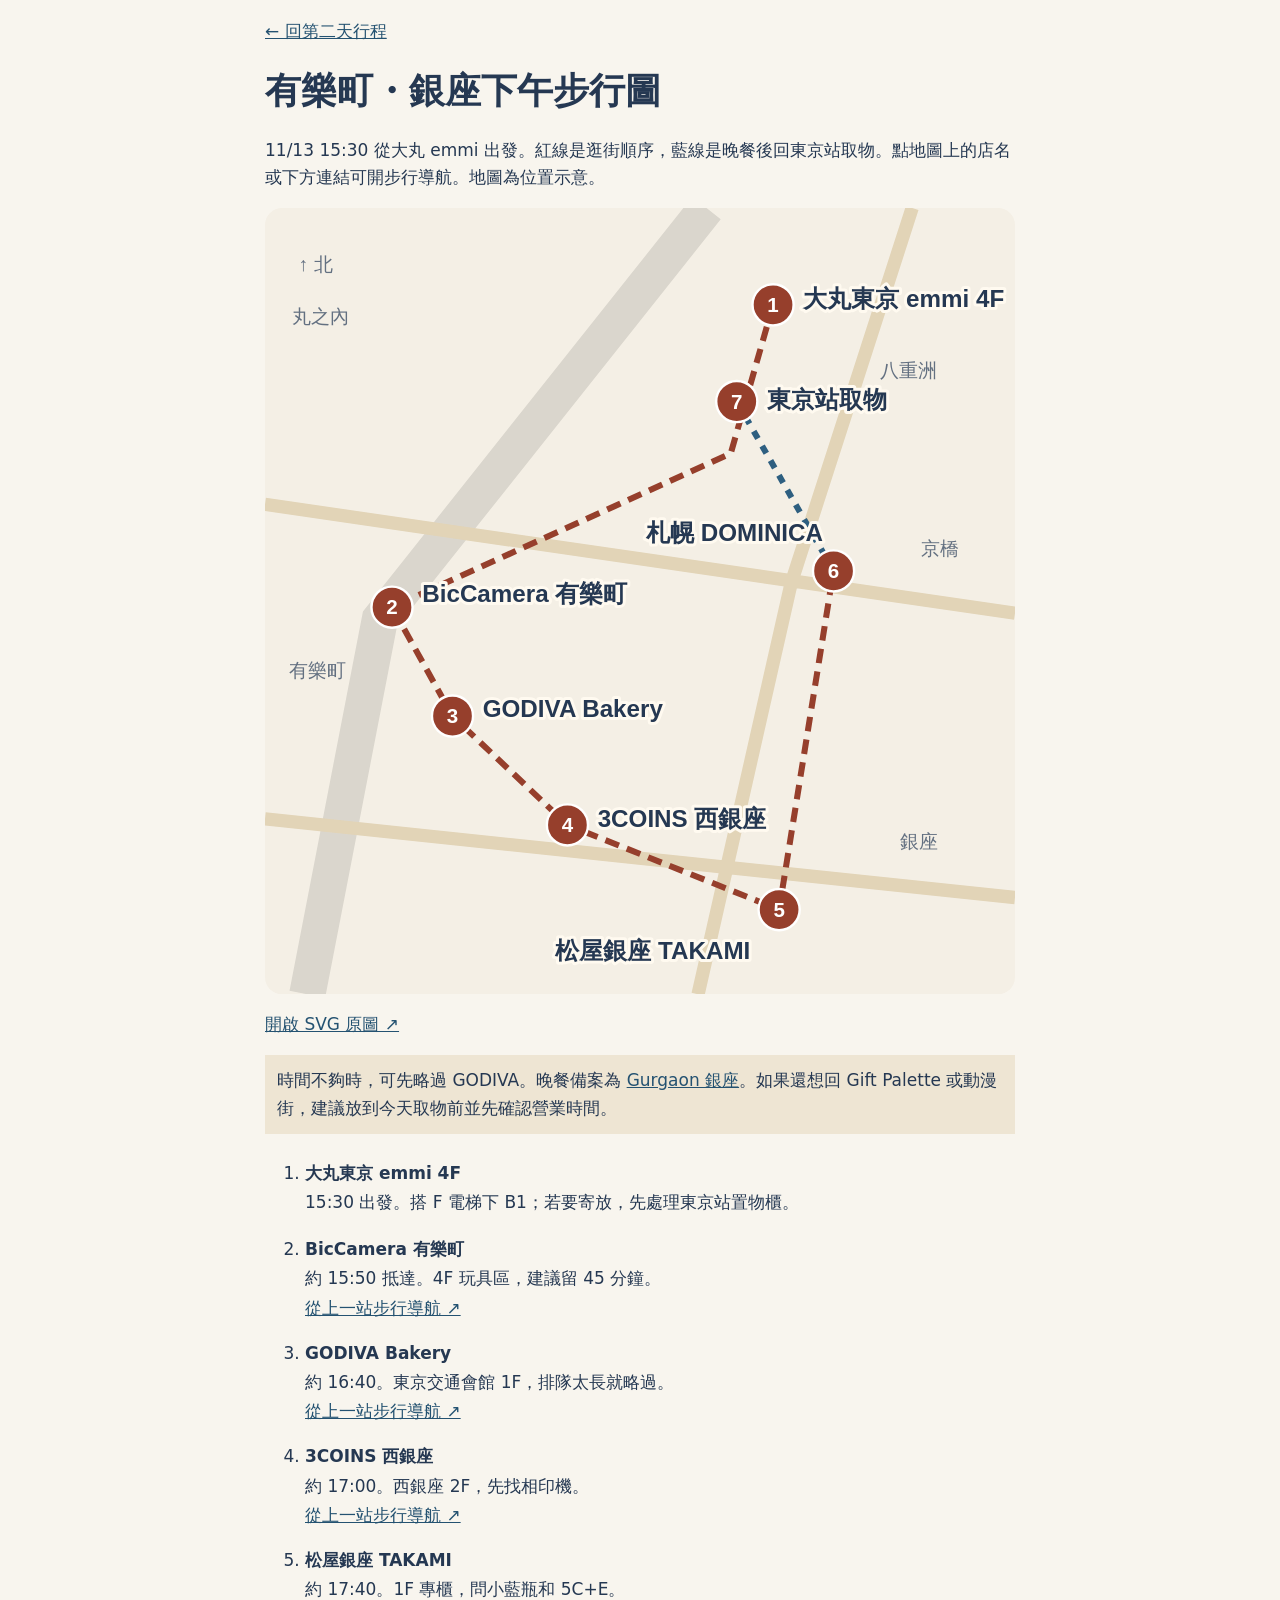
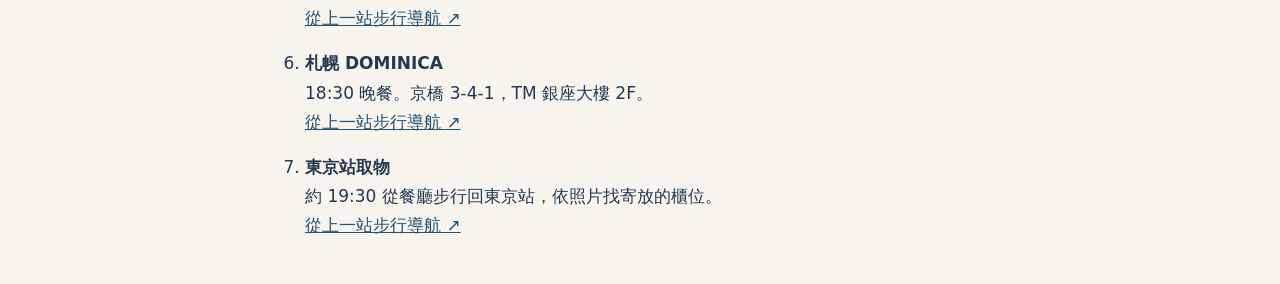
==== assets/yurakucho-ginza-afternoon.html @ 212bf5e2 "v1.85 新增有樂町與銀座下午 SVG 步行地圖" ====
<!doctype html>
<html lang="zh-Hant-TW"><meta charset="utf-8"><meta name="viewport" content="width=device-width,initial-scale=1">
<title>11/13 下午｜有樂町・銀座步行圖</title>
<style>body{margin:0;background:#f8f5ee;color:#253852;font:17px/1.6 system-ui,sans-serif}main{max-width:750px;margin:auto;padding:18px}h1{font-size:clamp(25px,5vw,36px);line-height:1.2}a{color:#245271}svg{display:block;width:100%;height:auto}li{padding:9px 0}li p{margin:2px 0}.note{background:#eee5d3;padding:12px}</style>
<main><a href="../#day-2">← 回第二天行程</a><h1>有樂町・銀座下午步行圖</h1>
<p>11/13 15:30 從大丸 emmi 出發。紅線是逛街順序，藍線是晚餐後回東京站取物。點地圖上的店名或下方連結可開步行導航。地圖為位置示意。</p>
<svg xmlns="http://www.w3.org/2000/svg" viewBox="0 0 620 650" role="img" aria-labelledby="map-title map-desc">
<title id="map-title">有樂町・銀座下午步行圖</title>
<desc id="map-desc">從大丸 emmi 到有樂町，再到銀座、京橋，晚餐後回東京站取物。各點可點開導航。位置為示意。</desc>
<style>circle{fill:#963f2c;stroke:white;stroke-width:2}.num{fill:white;text-anchor:middle;font:bold 17px sans-serif}.label{fill:#253852;font:bold 20px sans-serif;paint-order:stroke;stroke:#fffaf0;stroke-width:5px;stroke-linejoin:round}.area{fill:#637081;font:16px sans-serif}</style>
<rect width="620" height="650" rx="14" fill="#f4efe5"/>
<path d="M365 0L95 340 35 650" fill="none" stroke="#dad6cd" stroke-width="30"/>
<path d="M535 0L435 310 358 650M0 505L620 570M0 245L620 335" fill="none" stroke="#e2d4b7" stroke-width="11"/>
<text class="area" x="28" y="52">↑ 北</text><text class="area" x="22" y="95">丸之內</text><text class="area" x="508" y="140">八重洲</text>
<text class="area" x="20" y="388">有樂町</text><text class="area" x="542" y="287">京橋</text><text class="area" x="525" y="529">銀座</text>
<path d="M420 80L385 203 105 330 155 420 250 510 425 580 470 300" fill="none" stroke="#963f2c" stroke-width="5" stroke-linejoin="round" stroke-dasharray="12 7"/>
<path d="M470 300L390 160" fill="none" stroke="#2e5f80" stroke-width="5" stroke-dasharray="7 7"/>
<a href="https://www.google.com/maps/search/?api=1&amp;query=%E5%A4%A7%E4%B8%B8%E6%9D%B1%E4%BA%AC%E5%BA%97" target="_blank" rel="noopener" aria-label="大丸東京 emmi 4F：開啟地圖"><circle cx="420" cy="80" r="17"/><text class="num" x="420" y="86">1</text><text class="label" x="445" y="82">大丸東京 emmi 4F</text></a><a href="https://www.google.com/maps/search/?api=1&amp;query=%E3%83%93%E3%83%83%E3%82%AF%E3%82%AB%E3%83%A1%E3%83%A9+%E6%9C%89%E6%A5%BD%E7%94%BA%E5%BA%97" target="_blank" rel="noopener" aria-label="BicCamera 有樂町：開啟地圖"><circle cx="105" cy="330" r="17"/><text class="num" x="105" y="336">2</text><text class="label" x="130" y="326">BicCamera 有樂町</text></a><a href="https://www.google.com/maps/search/?api=1&amp;query=GODIVA+Bakery+%E3%82%B4%E3%83%87%E3%82%A3%E3%83%91%E3%83%B3+%E6%9C%AC%E5%BA%97" target="_blank" rel="noopener" aria-label="GODIVA Bakery：開啟地圖"><circle cx="155" cy="420" r="17"/><text class="num" x="155" y="426">3</text><text class="label" x="180" y="421">GODIVA Bakery</text></a><a href="https://www.google.com/maps/search/?api=1&amp;query=3COINS%2Bplus+%E8%A5%BF%E9%8A%80%E5%BA%A7%E5%BA%97" target="_blank" rel="noopener" aria-label="3COINS 西銀座：開啟地圖"><circle cx="250" cy="510" r="17"/><text class="num" x="250" y="516">4</text><text class="label" x="275" y="512">3COINS 西銀座</text></a><a href="https://www.google.com/maps/search/?api=1&amp;query=%E6%9D%BE%E5%B1%8B%E9%8A%80%E5%BA%A7" target="_blank" rel="noopener" aria-label="松屋銀座 TAKAMI：開啟地圖"><circle cx="425" cy="580" r="17"/><text class="num" x="425" y="586">5</text><text class="label" x="240" y="621">松屋銀座 TAKAMI</text></a><a href="https://www.google.com/maps/search/?api=1&amp;query=%E6%9C%AD%E5%B9%8C%E3%83%89%E3%83%9F%E3%83%8B%E3%82%AB+%E9%8A%80%E5%BA%A7%E5%BA%97" target="_blank" rel="noopener" aria-label="札幌 DOMINICA：開啟地圖"><circle cx="470" cy="300" r="17"/><text class="num" x="470" y="306">6</text><text class="label" x="315" y="275">札幌 DOMINICA</text></a><a href="https://www.google.com/maps/search/?api=1&amp;query=%E6%9D%B1%E4%BA%AC%E9%A7%85+%E5%85%AB%E9%87%8D%E6%B4%B2%E5%8C%97%E5%8F%A3" target="_blank" rel="noopener" aria-label="東京站取物：開啟地圖"><circle cx="390" cy="160" r="17"/><text class="num" x="390" y="166">7</text><text class="label" x="415" y="165">東京站取物</text></a>
</svg>
<p><a href="yurakucho-ginza-afternoon.svg">開啟 SVG 原圖 ↗</a></p>
<p class="note">時間不夠時，可先略過 GODIVA。晚餐備案為 <a href="https://www.google.com/maps/search/?api=1&amp;query=Gurgaon+%E9%8A%80%E5%BA%A7">Gurgaon 銀座</a>。如果還想回 Gift Palette 或動漫街，建議放到今天取物前並先確認營業時間。</p>
<ol><li><strong>大丸東京 emmi 4F</strong><p>15:30 出發。搭 F 電梯下 B1；若要寄放，先處理東京站置物櫃。</p></li><li><strong>BicCamera 有樂町</strong><p>約 15:50 抵達。4F 玩具區，建議留 45 分鐘。</p><a href="https://www.google.com/maps/dir/?api=1&amp;origin=80&amp;destination=%E3%83%93%E3%83%83%E3%82%AF%E3%82%AB%E3%83%A1%E3%83%A9+%E6%9C%89%E6%A5%BD%E7%94%BA%E5%BA%97&amp;travelmode=walking">從上一站步行導航 ↗</a></li><li><strong>GODIVA Bakery</strong><p>約 16:40。東京交通會館 1F，排隊太長就略過。</p><a href="https://www.google.com/maps/dir/?api=1&amp;origin=330&amp;destination=GODIVA+Bakery+%E3%82%B4%E3%83%87%E3%82%A3%E3%83%91%E3%83%B3+%E6%9C%AC%E5%BA%97&amp;travelmode=walking">從上一站步行導航 ↗</a></li><li><strong>3COINS 西銀座</strong><p>約 17:00。西銀座 2F，先找相印機。</p><a href="https://www.google.com/maps/dir/?api=1&amp;origin=420&amp;destination=3COINS%2Bplus+%E8%A5%BF%E9%8A%80%E5%BA%A7%E5%BA%97&amp;travelmode=walking">從上一站步行導航 ↗</a></li><li><strong>松屋銀座 TAKAMI</strong><p>約 17:40。1F 專櫃，問小藍瓶和 5C+E。</p><a href="https://www.google.com/maps/dir/?api=1&amp;origin=510&amp;destination=%E6%9D%BE%E5%B1%8B%E9%8A%80%E5%BA%A7&amp;travelmode=walking">從上一站步行導航 ↗</a></li><li><strong>札幌 DOMINICA</strong><p>18:30 晚餐。京橋 3-4-1，TM 銀座大樓 2F。</p><a href="https://www.google.com/maps/dir/?api=1&amp;origin=580&amp;destination=%E6%9C%AD%E5%B9%8C%E3%83%89%E3%83%9F%E3%83%8B%E3%82%AB+%E9%8A%80%E5%BA%A7%E5%BA%97&amp;travelmode=walking">從上一站步行導航 ↗</a></li><li><strong>東京站取物</strong><p>約 19:30 從餐廳步行回東京站，依照片找寄放的櫃位。</p><a href="https://www.google.com/maps/dir/?api=1&amp;origin=300&amp;destination=%E6%9D%B1%E4%BA%AC%E9%A7%85+%E5%85%AB%E9%87%8D%E6%B4%B2%E5%8C%97%E5%8F%A3&amp;travelmode=walking">從上一站步行導航 ↗</a></li></ol></main></html>
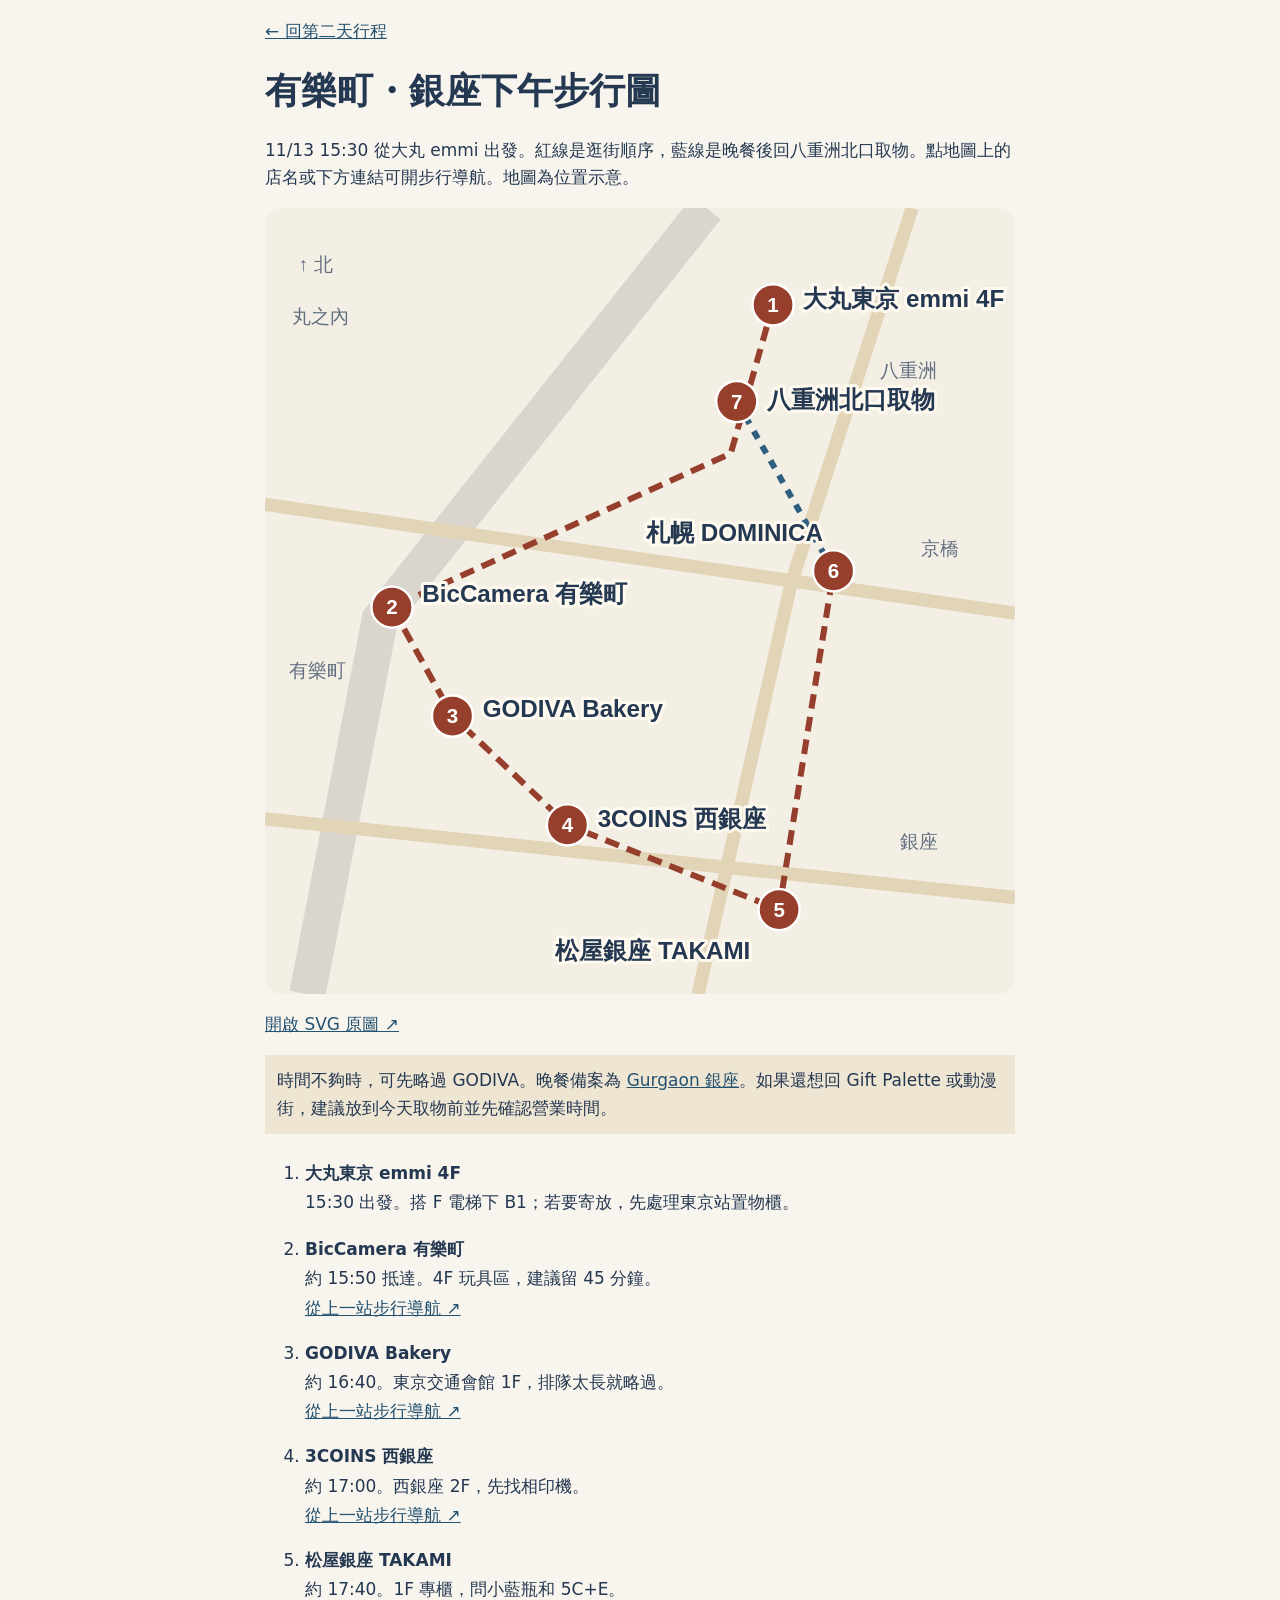
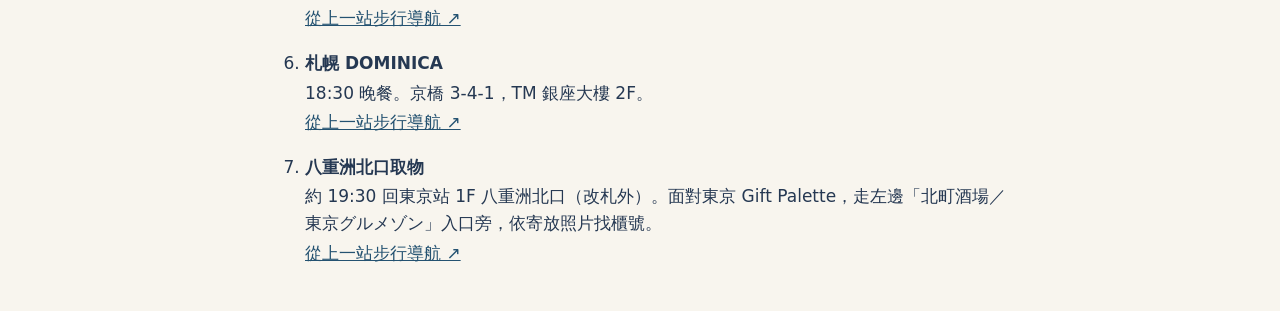
==== commit 2b73a6eb: "v1.86 標明八重洲北口取物點" ====
--- a/assets/yurakucho-ginza-afternoon.html
+++ b/assets/yurakucho-ginza-afternoon.html
@@ -3,10 +3,10 @@
 <title>11/13 下午｜有樂町・銀座步行圖</title>
 <style>body{margin:0;background:#f8f5ee;color:#253852;font:17px/1.6 system-ui,sans-serif}main{max-width:750px;margin:auto;padding:18px}h1{font-size:clamp(25px,5vw,36px);line-height:1.2}a{color:#245271}svg{display:block;width:100%;height:auto}li{padding:9px 0}li p{margin:2px 0}.note{background:#eee5d3;padding:12px}</style>
 <main><a href="../#day-2">← 回第二天行程</a><h1>有樂町・銀座下午步行圖</h1>
-<p>11/13 15:30 從大丸 emmi 出發。紅線是逛街順序，藍線是晚餐後回東京站取物。點地圖上的店名或下方連結可開步行導航。地圖為位置示意。</p>
+<p>11/13 15:30 從大丸 emmi 出發。紅線是逛街順序，藍線是晚餐後回八重洲北口取物。點地圖上的店名或下方連結可開步行導航。地圖為位置示意。</p>
 <svg xmlns="http://www.w3.org/2000/svg" viewBox="0 0 620 650" role="img" aria-labelledby="map-title map-desc">
 <title id="map-title">有樂町・銀座下午步行圖</title>
-<desc id="map-desc">從大丸 emmi 到有樂町，再到銀座、京橋，晚餐後回東京站取物。各點可點開導航。位置為示意。</desc>
+<desc id="map-desc">從大丸 emmi 到有樂町，再到銀座、京橋，晚餐後回八重洲北口取物。各點可點開導航。位置為示意。</desc>
 <style>circle{fill:#963f2c;stroke:white;stroke-width:2}.num{fill:white;text-anchor:middle;font:bold 17px sans-serif}.label{fill:#253852;font:bold 20px sans-serif;paint-order:stroke;stroke:#fffaf0;stroke-width:5px;stroke-linejoin:round}.area{fill:#637081;font:16px sans-serif}</style>
 <rect width="620" height="650" rx="14" fill="#f4efe5"/>
 <path d="M365 0L95 340 35 650" fill="none" stroke="#dad6cd" stroke-width="30"/>
@@ -15,8 +15,8 @@
 <text class="area" x="20" y="388">有樂町</text><text class="area" x="542" y="287">京橋</text><text class="area" x="525" y="529">銀座</text>
 <path d="M420 80L385 203 105 330 155 420 250 510 425 580 470 300" fill="none" stroke="#963f2c" stroke-width="5" stroke-linejoin="round" stroke-dasharray="12 7"/>
 <path d="M470 300L390 160" fill="none" stroke="#2e5f80" stroke-width="5" stroke-dasharray="7 7"/>
-<a href="https://www.google.com/maps/search/?api=1&amp;query=%E5%A4%A7%E4%B8%B8%E6%9D%B1%E4%BA%AC%E5%BA%97" target="_blank" rel="noopener" aria-label="大丸東京 emmi 4F：開啟地圖"><circle cx="420" cy="80" r="17"/><text class="num" x="420" y="86">1</text><text class="label" x="445" y="82">大丸東京 emmi 4F</text></a><a href="https://www.google.com/maps/search/?api=1&amp;query=%E3%83%93%E3%83%83%E3%82%AF%E3%82%AB%E3%83%A1%E3%83%A9+%E6%9C%89%E6%A5%BD%E7%94%BA%E5%BA%97" target="_blank" rel="noopener" aria-label="BicCamera 有樂町：開啟地圖"><circle cx="105" cy="330" r="17"/><text class="num" x="105" y="336">2</text><text class="label" x="130" y="326">BicCamera 有樂町</text></a><a href="https://www.google.com/maps/search/?api=1&amp;query=GODIVA+Bakery+%E3%82%B4%E3%83%87%E3%82%A3%E3%83%91%E3%83%B3+%E6%9C%AC%E5%BA%97" target="_blank" rel="noopener" aria-label="GODIVA Bakery：開啟地圖"><circle cx="155" cy="420" r="17"/><text class="num" x="155" y="426">3</text><text class="label" x="180" y="421">GODIVA Bakery</text></a><a href="https://www.google.com/maps/search/?api=1&amp;query=3COINS%2Bplus+%E8%A5%BF%E9%8A%80%E5%BA%A7%E5%BA%97" target="_blank" rel="noopener" aria-label="3COINS 西銀座：開啟地圖"><circle cx="250" cy="510" r="17"/><text class="num" x="250" y="516">4</text><text class="label" x="275" y="512">3COINS 西銀座</text></a><a href="https://www.google.com/maps/search/?api=1&amp;query=%E6%9D%BE%E5%B1%8B%E9%8A%80%E5%BA%A7" target="_blank" rel="noopener" aria-label="松屋銀座 TAKAMI：開啟地圖"><circle cx="425" cy="580" r="17"/><text class="num" x="425" y="586">5</text><text class="label" x="240" y="621">松屋銀座 TAKAMI</text></a><a href="https://www.google.com/maps/search/?api=1&amp;query=%E6%9C%AD%E5%B9%8C%E3%83%89%E3%83%9F%E3%83%8B%E3%82%AB+%E9%8A%80%E5%BA%A7%E5%BA%97" target="_blank" rel="noopener" aria-label="札幌 DOMINICA：開啟地圖"><circle cx="470" cy="300" r="17"/><text class="num" x="470" y="306">6</text><text class="label" x="315" y="275">札幌 DOMINICA</text></a><a href="https://www.google.com/maps/search/?api=1&amp;query=%E6%9D%B1%E4%BA%AC%E9%A7%85+%E5%85%AB%E9%87%8D%E6%B4%B2%E5%8C%97%E5%8F%A3" target="_blank" rel="noopener" aria-label="東京站取物：開啟地圖"><circle cx="390" cy="160" r="17"/><text class="num" x="390" y="166">7</text><text class="label" x="415" y="165">東京站取物</text></a>
+<a href="https://www.google.com/maps/search/?api=1&amp;query=%E5%A4%A7%E4%B8%B8%E6%9D%B1%E4%BA%AC%E5%BA%97" target="_blank" rel="noopener" aria-label="大丸東京 emmi 4F：開啟地圖"><circle cx="420" cy="80" r="17"/><text class="num" x="420" y="86">1</text><text class="label" x="445" y="82">大丸東京 emmi 4F</text></a><a href="https://www.google.com/maps/search/?api=1&amp;query=%E3%83%93%E3%83%83%E3%82%AF%E3%82%AB%E3%83%A1%E3%83%A9+%E6%9C%89%E6%A5%BD%E7%94%BA%E5%BA%97" target="_blank" rel="noopener" aria-label="BicCamera 有樂町：開啟地圖"><circle cx="105" cy="330" r="17"/><text class="num" x="105" y="336">2</text><text class="label" x="130" y="326">BicCamera 有樂町</text></a><a href="https://www.google.com/maps/search/?api=1&amp;query=GODIVA+Bakery+%E3%82%B4%E3%83%87%E3%82%A3%E3%83%91%E3%83%B3+%E6%9C%AC%E5%BA%97" target="_blank" rel="noopener" aria-label="GODIVA Bakery：開啟地圖"><circle cx="155" cy="420" r="17"/><text class="num" x="155" y="426">3</text><text class="label" x="180" y="421">GODIVA Bakery</text></a><a href="https://www.google.com/maps/search/?api=1&amp;query=3COINS%2Bplus+%E8%A5%BF%E9%8A%80%E5%BA%A7%E5%BA%97" target="_blank" rel="noopener" aria-label="3COINS 西銀座：開啟地圖"><circle cx="250" cy="510" r="17"/><text class="num" x="250" y="516">4</text><text class="label" x="275" y="512">3COINS 西銀座</text></a><a href="https://www.google.com/maps/search/?api=1&amp;query=%E6%9D%BE%E5%B1%8B%E9%8A%80%E5%BA%A7" target="_blank" rel="noopener" aria-label="松屋銀座 TAKAMI：開啟地圖"><circle cx="425" cy="580" r="17"/><text class="num" x="425" y="586">5</text><text class="label" x="240" y="621">松屋銀座 TAKAMI</text></a><a href="https://www.google.com/maps/search/?api=1&amp;query=%E6%9C%AD%E5%B9%8C%E3%83%89%E3%83%9F%E3%83%8B%E3%82%AB+%E9%8A%80%E5%BA%A7%E5%BA%97" target="_blank" rel="noopener" aria-label="札幌 DOMINICA：開啟地圖"><circle cx="470" cy="300" r="17"/><text class="num" x="470" y="306">6</text><text class="label" x="315" y="275">札幌 DOMINICA</text></a><a href="https://www.google.com/maps/search/?api=1&amp;query=%E6%9D%B1%E4%BA%AC%E9%A7%85+%E5%85%AB%E9%87%8D%E6%B4%B2%E5%8C%97%E5%8F%A3" target="_blank" rel="noopener" aria-label="八重洲北口取物：開啟地圖"><circle cx="390" cy="160" r="17"/><text class="num" x="390" y="166">7</text><text class="label" x="415" y="165">八重洲北口取物</text></a>
 </svg>
 <p><a href="yurakucho-ginza-afternoon.svg">開啟 SVG 原圖 ↗</a></p>
 <p class="note">時間不夠時，可先略過 GODIVA。晚餐備案為 <a href="https://www.google.com/maps/search/?api=1&amp;query=Gurgaon+%E9%8A%80%E5%BA%A7">Gurgaon 銀座</a>。如果還想回 Gift Palette 或動漫街，建議放到今天取物前並先確認營業時間。</p>
-<ol><li><strong>大丸東京 emmi 4F</strong><p>15:30 出發。搭 F 電梯下 B1；若要寄放，先處理東京站置物櫃。</p></li><li><strong>BicCamera 有樂町</strong><p>約 15:50 抵達。4F 玩具區，建議留 45 分鐘。</p><a href="https://www.google.com/maps/dir/?api=1&amp;origin=80&amp;destination=%E3%83%93%E3%83%83%E3%82%AF%E3%82%AB%E3%83%A1%E3%83%A9+%E6%9C%89%E6%A5%BD%E7%94%BA%E5%BA%97&amp;travelmode=walking">從上一站步行導航 ↗</a></li><li><strong>GODIVA Bakery</strong><p>約 16:40。東京交通會館 1F，排隊太長就略過。</p><a href="https://www.google.com/maps/dir/?api=1&amp;origin=330&amp;destination=GODIVA+Bakery+%E3%82%B4%E3%83%87%E3%82%A3%E3%83%91%E3%83%B3+%E6%9C%AC%E5%BA%97&amp;travelmode=walking">從上一站步行導航 ↗</a></li><li><strong>3COINS 西銀座</strong><p>約 17:00。西銀座 2F，先找相印機。</p><a href="https://www.google.com/maps/dir/?api=1&amp;origin=420&amp;destination=3COINS%2Bplus+%E8%A5%BF%E9%8A%80%E5%BA%A7%E5%BA%97&amp;travelmode=walking">從上一站步行導航 ↗</a></li><li><strong>松屋銀座 TAKAMI</strong><p>約 17:40。1F 專櫃，問小藍瓶和 5C+E。</p><a href="https://www.google.com/maps/dir/?api=1&amp;origin=510&amp;destination=%E6%9D%BE%E5%B1%8B%E9%8A%80%E5%BA%A7&amp;travelmode=walking">從上一站步行導航 ↗</a></li><li><strong>札幌 DOMINICA</strong><p>18:30 晚餐。京橋 3-4-1，TM 銀座大樓 2F。</p><a href="https://www.google.com/maps/dir/?api=1&amp;origin=580&amp;destination=%E6%9C%AD%E5%B9%8C%E3%83%89%E3%83%9F%E3%83%8B%E3%82%AB+%E9%8A%80%E5%BA%A7%E5%BA%97&amp;travelmode=walking">從上一站步行導航 ↗</a></li><li><strong>東京站取物</strong><p>約 19:30 從餐廳步行回東京站，依照片找寄放的櫃位。</p><a href="https://www.google.com/maps/dir/?api=1&amp;origin=300&amp;destination=%E6%9D%B1%E4%BA%AC%E9%A7%85+%E5%85%AB%E9%87%8D%E6%B4%B2%E5%8C%97%E5%8F%A3&amp;travelmode=walking">從上一站步行導航 ↗</a></li></ol></main></html>+<ol><li><strong>大丸東京 emmi 4F</strong><p>15:30 出發。搭 F 電梯下 B1；若要寄放，先處理東京站置物櫃。</p></li><li><strong>BicCamera 有樂町</strong><p>約 15:50 抵達。4F 玩具區，建議留 45 分鐘。</p><a href="https://www.google.com/maps/dir/?api=1&amp;origin=80&amp;destination=%E3%83%93%E3%83%83%E3%82%AF%E3%82%AB%E3%83%A1%E3%83%A9+%E6%9C%89%E6%A5%BD%E7%94%BA%E5%BA%97&amp;travelmode=walking">從上一站步行導航 ↗</a></li><li><strong>GODIVA Bakery</strong><p>約 16:40。東京交通會館 1F，排隊太長就略過。</p><a href="https://www.google.com/maps/dir/?api=1&amp;origin=330&amp;destination=GODIVA+Bakery+%E3%82%B4%E3%83%87%E3%82%A3%E3%83%91%E3%83%B3+%E6%9C%AC%E5%BA%97&amp;travelmode=walking">從上一站步行導航 ↗</a></li><li><strong>3COINS 西銀座</strong><p>約 17:00。西銀座 2F，先找相印機。</p><a href="https://www.google.com/maps/dir/?api=1&amp;origin=420&amp;destination=3COINS%2Bplus+%E8%A5%BF%E9%8A%80%E5%BA%A7%E5%BA%97&amp;travelmode=walking">從上一站步行導航 ↗</a></li><li><strong>松屋銀座 TAKAMI</strong><p>約 17:40。1F 專櫃，問小藍瓶和 5C+E。</p><a href="https://www.google.com/maps/dir/?api=1&amp;origin=510&amp;destination=%E6%9D%BE%E5%B1%8B%E9%8A%80%E5%BA%A7&amp;travelmode=walking">從上一站步行導航 ↗</a></li><li><strong>札幌 DOMINICA</strong><p>18:30 晚餐。京橋 3-4-1，TM 銀座大樓 2F。</p><a href="https://www.google.com/maps/dir/?api=1&amp;origin=580&amp;destination=%E6%9C%AD%E5%B9%8C%E3%83%89%E3%83%9F%E3%83%8B%E3%82%AB+%E9%8A%80%E5%BA%A7%E5%BA%97&amp;travelmode=walking">從上一站步行導航 ↗</a></li><li><strong>八重洲北口取物</strong><p>約 19:30 回東京站 1F 八重洲北口（改札外）。面對東京 Gift Palette，走左邊「北町酒場／東京グルメゾン」入口旁，依寄放照片找櫃號。</p><a href="https://www.google.com/maps/dir/?api=1&amp;origin=300&amp;destination=%E6%9D%B1%E4%BA%AC%E9%A7%85+%E5%85%AB%E9%87%8D%E6%B4%B2%E5%8C%97%E5%8F%A3&amp;travelmode=walking">從上一站步行導航 ↗</a></li></ol></main></html>
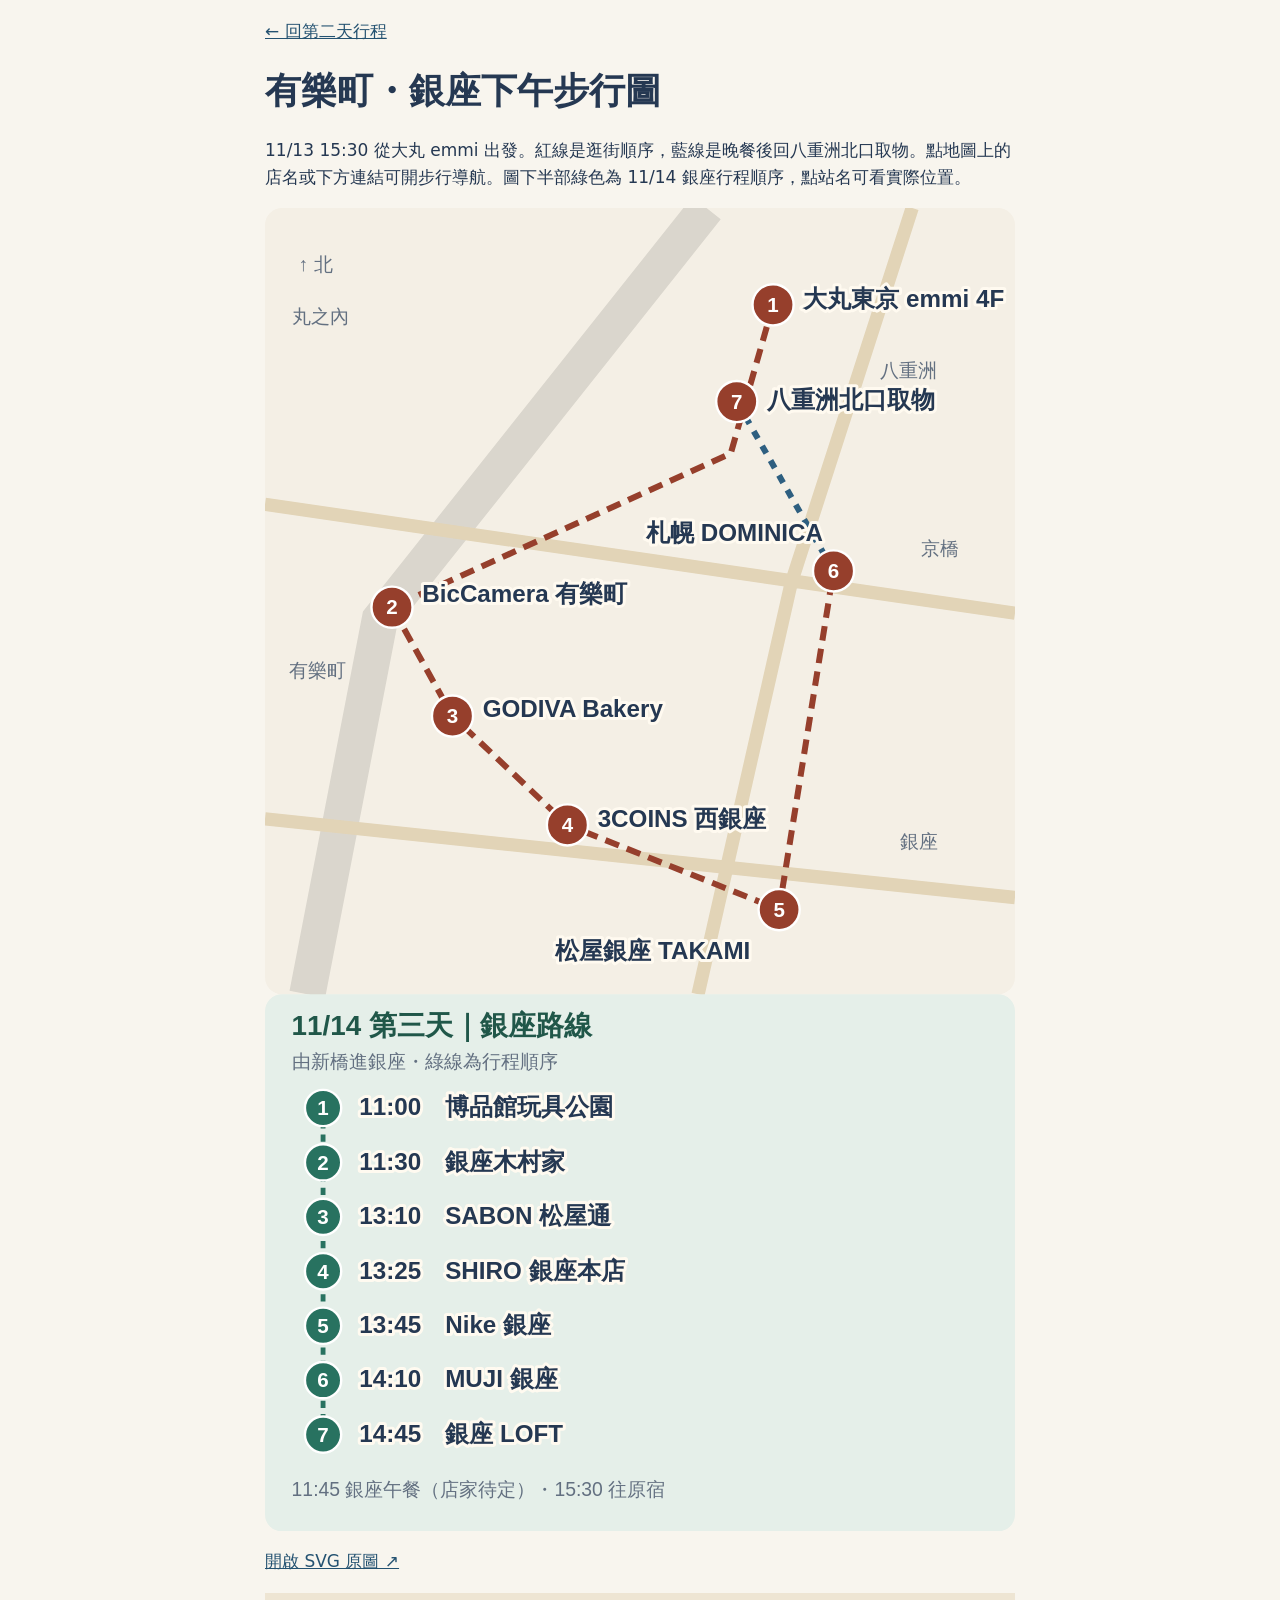
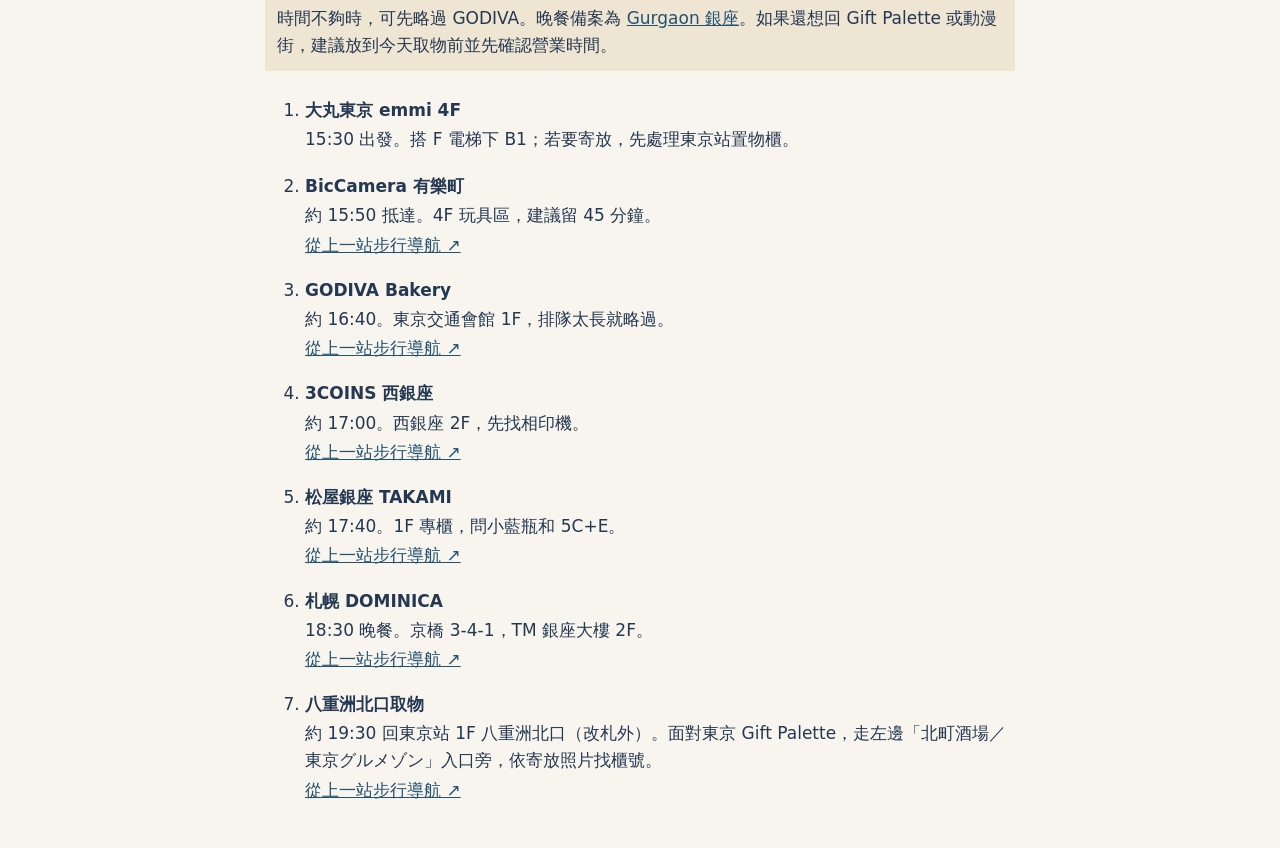
==== commit d17ccaec: "v1.87 補上第三天銀座站點" ====
--- a/assets/yurakucho-ginza-afternoon.html
+++ b/assets/yurakucho-ginza-afternoon.html
@@ -3,8 +3,8 @@
 <title>11/13 下午｜有樂町・銀座步行圖</title>
 <style>body{margin:0;background:#f8f5ee;color:#253852;font:17px/1.6 system-ui,sans-serif}main{max-width:750px;margin:auto;padding:18px}h1{font-size:clamp(25px,5vw,36px);line-height:1.2}a{color:#245271}svg{display:block;width:100%;height:auto}li{padding:9px 0}li p{margin:2px 0}.note{background:#eee5d3;padding:12px}</style>
 <main><a href="../#day-2">← 回第二天行程</a><h1>有樂町・銀座下午步行圖</h1>
-<p>11/13 15:30 從大丸 emmi 出發。紅線是逛街順序，藍線是晚餐後回八重洲北口取物。點地圖上的店名或下方連結可開步行導航。地圖為位置示意。</p>
-<svg xmlns="http://www.w3.org/2000/svg" viewBox="0 0 620 650" role="img" aria-labelledby="map-title map-desc">
+<p>11/13 15:30 從大丸 emmi 出發。紅線是逛街順序，藍線是晚餐後回八重洲北口取物。點地圖上的店名或下方連結可開步行導航。圖下半部綠色為 11/14 銀座行程順序，點站名可看實際位置。</p>
+<svg xmlns="http://www.w3.org/2000/svg" viewBox="0 0 620 1094" role="img" aria-labelledby="map-title map-desc">
 <title id="map-title">有樂町・銀座下午步行圖</title>
 <desc id="map-desc">從大丸 emmi 到有樂町，再到銀座、京橋，晚餐後回八重洲北口取物。各點可點開導航。位置為示意。</desc>
 <style>circle{fill:#963f2c;stroke:white;stroke-width:2}.num{fill:white;text-anchor:middle;font:bold 17px sans-serif}.label{fill:#253852;font:bold 20px sans-serif;paint-order:stroke;stroke:#fffaf0;stroke-width:5px;stroke-linejoin:round}.area{fill:#637081;font:16px sans-serif}</style>
@@ -16,7 +16,8 @@
 <path d="M420 80L385 203 105 330 155 420 250 510 425 580 470 300" fill="none" stroke="#963f2c" stroke-width="5" stroke-linejoin="round" stroke-dasharray="12 7"/>
 <path d="M470 300L390 160" fill="none" stroke="#2e5f80" stroke-width="5" stroke-dasharray="7 7"/>
 <a href="https://www.google.com/maps/search/?api=1&amp;query=%E5%A4%A7%E4%B8%B8%E6%9D%B1%E4%BA%AC%E5%BA%97" target="_blank" rel="noopener" aria-label="大丸東京 emmi 4F：開啟地圖"><circle cx="420" cy="80" r="17"/><text class="num" x="420" y="86">1</text><text class="label" x="445" y="82">大丸東京 emmi 4F</text></a><a href="https://www.google.com/maps/search/?api=1&amp;query=%E3%83%93%E3%83%83%E3%82%AF%E3%82%AB%E3%83%A1%E3%83%A9+%E6%9C%89%E6%A5%BD%E7%94%BA%E5%BA%97" target="_blank" rel="noopener" aria-label="BicCamera 有樂町：開啟地圖"><circle cx="105" cy="330" r="17"/><text class="num" x="105" y="336">2</text><text class="label" x="130" y="326">BicCamera 有樂町</text></a><a href="https://www.google.com/maps/search/?api=1&amp;query=GODIVA+Bakery+%E3%82%B4%E3%83%87%E3%82%A3%E3%83%91%E3%83%B3+%E6%9C%AC%E5%BA%97" target="_blank" rel="noopener" aria-label="GODIVA Bakery：開啟地圖"><circle cx="155" cy="420" r="17"/><text class="num" x="155" y="426">3</text><text class="label" x="180" y="421">GODIVA Bakery</text></a><a href="https://www.google.com/maps/search/?api=1&amp;query=3COINS%2Bplus+%E8%A5%BF%E9%8A%80%E5%BA%A7%E5%BA%97" target="_blank" rel="noopener" aria-label="3COINS 西銀座：開啟地圖"><circle cx="250" cy="510" r="17"/><text class="num" x="250" y="516">4</text><text class="label" x="275" y="512">3COINS 西銀座</text></a><a href="https://www.google.com/maps/search/?api=1&amp;query=%E6%9D%BE%E5%B1%8B%E9%8A%80%E5%BA%A7" target="_blank" rel="noopener" aria-label="松屋銀座 TAKAMI：開啟地圖"><circle cx="425" cy="580" r="17"/><text class="num" x="425" y="586">5</text><text class="label" x="240" y="621">松屋銀座 TAKAMI</text></a><a href="https://www.google.com/maps/search/?api=1&amp;query=%E6%9C%AD%E5%B9%8C%E3%83%89%E3%83%9F%E3%83%8B%E3%82%AB+%E9%8A%80%E5%BA%A7%E5%BA%97" target="_blank" rel="noopener" aria-label="札幌 DOMINICA：開啟地圖"><circle cx="470" cy="300" r="17"/><text class="num" x="470" y="306">6</text><text class="label" x="315" y="275">札幌 DOMINICA</text></a><a href="https://www.google.com/maps/search/?api=1&amp;query=%E6%9D%B1%E4%BA%AC%E9%A7%85+%E5%85%AB%E9%87%8D%E6%B4%B2%E5%8C%97%E5%8F%A3" target="_blank" rel="noopener" aria-label="八重洲北口取物：開啟地圖"><circle cx="390" cy="160" r="17"/><text class="num" x="390" y="166">7</text><text class="label" x="415" y="165">八重洲北口取物</text></a>
+<rect y="650" width="620" height="444" rx="14" fill="#e5efe9"/><text x="22" y="684" style="font:bold 23px sans-serif;fill:#205749">11/14 第三天｜銀座路線</text><text x="22" y="711" class="area">由新橋進銀座・綠線為行程順序</text><path d="M48 744V1014" stroke="#287260" stroke-width="4" stroke-dasharray="6 5"/><a href="https://www.google.com/maps/search/?api=1&amp;query=%E5%8D%9A%E5%93%81%E9%A4%A8TOY+PARK+%E9%8A%80%E5%BA%A7%E6%9C%AC%E5%BA%97" target="_blank" rel="noopener" aria-label="博品館玩具公園：開啟地圖"><circle cx="48" cy="744" r="15" style="fill:#287260"/><text class="num" x="48" y="750">1</text><text class="label" x="78" y="750">11:00　博品館玩具公園</text></a><a href="https://www.google.com/maps/search/?api=1&amp;query=%E9%8A%80%E5%BA%A7%E6%9C%A8%E6%9D%91%E5%AE%B6" target="_blank" rel="noopener" aria-label="銀座木村家：開啟地圖"><circle cx="48" cy="789" r="15" style="fill:#287260"/><text class="num" x="48" y="795">2</text><text class="label" x="78" y="795">11:30　銀座木村家</text></a><a href="https://www.google.com/maps/search/?api=1&amp;query=SABON+%E9%8A%80%E5%BA%A7%E6%9D%BE%E5%B1%8B%E9%80%9A%E3%82%8A%E5%BA%97" target="_blank" rel="noopener" aria-label="SABON 松屋通：開啟地圖"><circle cx="48" cy="834" r="15" style="fill:#287260"/><text class="num" x="48" y="840">3</text><text class="label" x="78" y="840">13:10　SABON 松屋通</text></a><a href="https://www.google.com/maps/search/?api=1&amp;query=SHIRO+%E9%8A%80%E5%BA%A7%E6%9C%AC%E5%BA%97" target="_blank" rel="noopener" aria-label="SHIRO 銀座本店：開啟地圖"><circle cx="48" cy="879" r="15" style="fill:#287260"/><text class="num" x="48" y="885">4</text><text class="label" x="78" y="885">13:25　SHIRO 銀座本店</text></a><a href="https://www.google.com/maps/search/?api=1&amp;query=Nike+Ginza" target="_blank" rel="noopener" aria-label="Nike 銀座：開啟地圖"><circle cx="48" cy="924" r="15" style="fill:#287260"/><text class="num" x="48" y="930">5</text><text class="label" x="78" y="930">13:45　Nike 銀座</text></a><a href="https://www.google.com/maps/search/?api=1&amp;query=%E7%84%A1%E5%8D%B0%E8%89%AF%E5%93%81+%E9%8A%80%E5%BA%A7" target="_blank" rel="noopener" aria-label="MUJI 銀座：開啟地圖"><circle cx="48" cy="969" r="15" style="fill:#287260"/><text class="num" x="48" y="975">6</text><text class="label" x="78" y="975">14:10　MUJI 銀座</text></a><a href="https://www.google.com/maps/search/?api=1&amp;query=%E9%8A%80%E5%BA%A7%E3%83%AD%E3%83%95%E3%83%88" target="_blank" rel="noopener" aria-label="銀座 LOFT：開啟地圖"><circle cx="48" cy="1014" r="15" style="fill:#287260"/><text class="num" x="48" y="1020">7</text><text class="label" x="78" y="1020">14:45　銀座 LOFT</text></a><text x="22" y="1065" class="area">11:45 銀座午餐（店家待定）・15:30 往原宿</text>
 </svg>
-<p><a href="yurakucho-ginza-afternoon.svg">開啟 SVG 原圖 ↗</a></p>
+<p><a href="yurakucho-ginza-afternoon.svg?v=1.87">開啟 SVG 原圖 ↗</a></p>
 <p class="note">時間不夠時，可先略過 GODIVA。晚餐備案為 <a href="https://www.google.com/maps/search/?api=1&amp;query=Gurgaon+%E9%8A%80%E5%BA%A7">Gurgaon 銀座</a>。如果還想回 Gift Palette 或動漫街，建議放到今天取物前並先確認營業時間。</p>
 <ol><li><strong>大丸東京 emmi 4F</strong><p>15:30 出發。搭 F 電梯下 B1；若要寄放，先處理東京站置物櫃。</p></li><li><strong>BicCamera 有樂町</strong><p>約 15:50 抵達。4F 玩具區，建議留 45 分鐘。</p><a href="https://www.google.com/maps/dir/?api=1&amp;origin=80&amp;destination=%E3%83%93%E3%83%83%E3%82%AF%E3%82%AB%E3%83%A1%E3%83%A9+%E6%9C%89%E6%A5%BD%E7%94%BA%E5%BA%97&amp;travelmode=walking">從上一站步行導航 ↗</a></li><li><strong>GODIVA Bakery</strong><p>約 16:40。東京交通會館 1F，排隊太長就略過。</p><a href="https://www.google.com/maps/dir/?api=1&amp;origin=330&amp;destination=GODIVA+Bakery+%E3%82%B4%E3%83%87%E3%82%A3%E3%83%91%E3%83%B3+%E6%9C%AC%E5%BA%97&amp;travelmode=walking">從上一站步行導航 ↗</a></li><li><strong>3COINS 西銀座</strong><p>約 17:00。西銀座 2F，先找相印機。</p><a href="https://www.google.com/maps/dir/?api=1&amp;origin=420&amp;destination=3COINS%2Bplus+%E8%A5%BF%E9%8A%80%E5%BA%A7%E5%BA%97&amp;travelmode=walking">從上一站步行導航 ↗</a></li><li><strong>松屋銀座 TAKAMI</strong><p>約 17:40。1F 專櫃，問小藍瓶和 5C+E。</p><a href="https://www.google.com/maps/dir/?api=1&amp;origin=510&amp;destination=%E6%9D%BE%E5%B1%8B%E9%8A%80%E5%BA%A7&amp;travelmode=walking">從上一站步行導航 ↗</a></li><li><strong>札幌 DOMINICA</strong><p>18:30 晚餐。京橋 3-4-1，TM 銀座大樓 2F。</p><a href="https://www.google.com/maps/dir/?api=1&amp;origin=580&amp;destination=%E6%9C%AD%E5%B9%8C%E3%83%89%E3%83%9F%E3%83%8B%E3%82%AB+%E9%8A%80%E5%BA%A7%E5%BA%97&amp;travelmode=walking">從上一站步行導航 ↗</a></li><li><strong>八重洲北口取物</strong><p>約 19:30 回東京站 1F 八重洲北口（改札外）。面對東京 Gift Palette，走左邊「北町酒場／東京グルメゾン」入口旁，依寄放照片找櫃號。</p><a href="https://www.google.com/maps/dir/?api=1&amp;origin=300&amp;destination=%E6%9D%B1%E4%BA%AC%E9%A7%85+%E5%85%AB%E9%87%8D%E6%B4%B2%E5%8C%97%E5%8F%A3&amp;travelmode=walking">從上一站步行導航 ↗</a></li></ol></main></html>
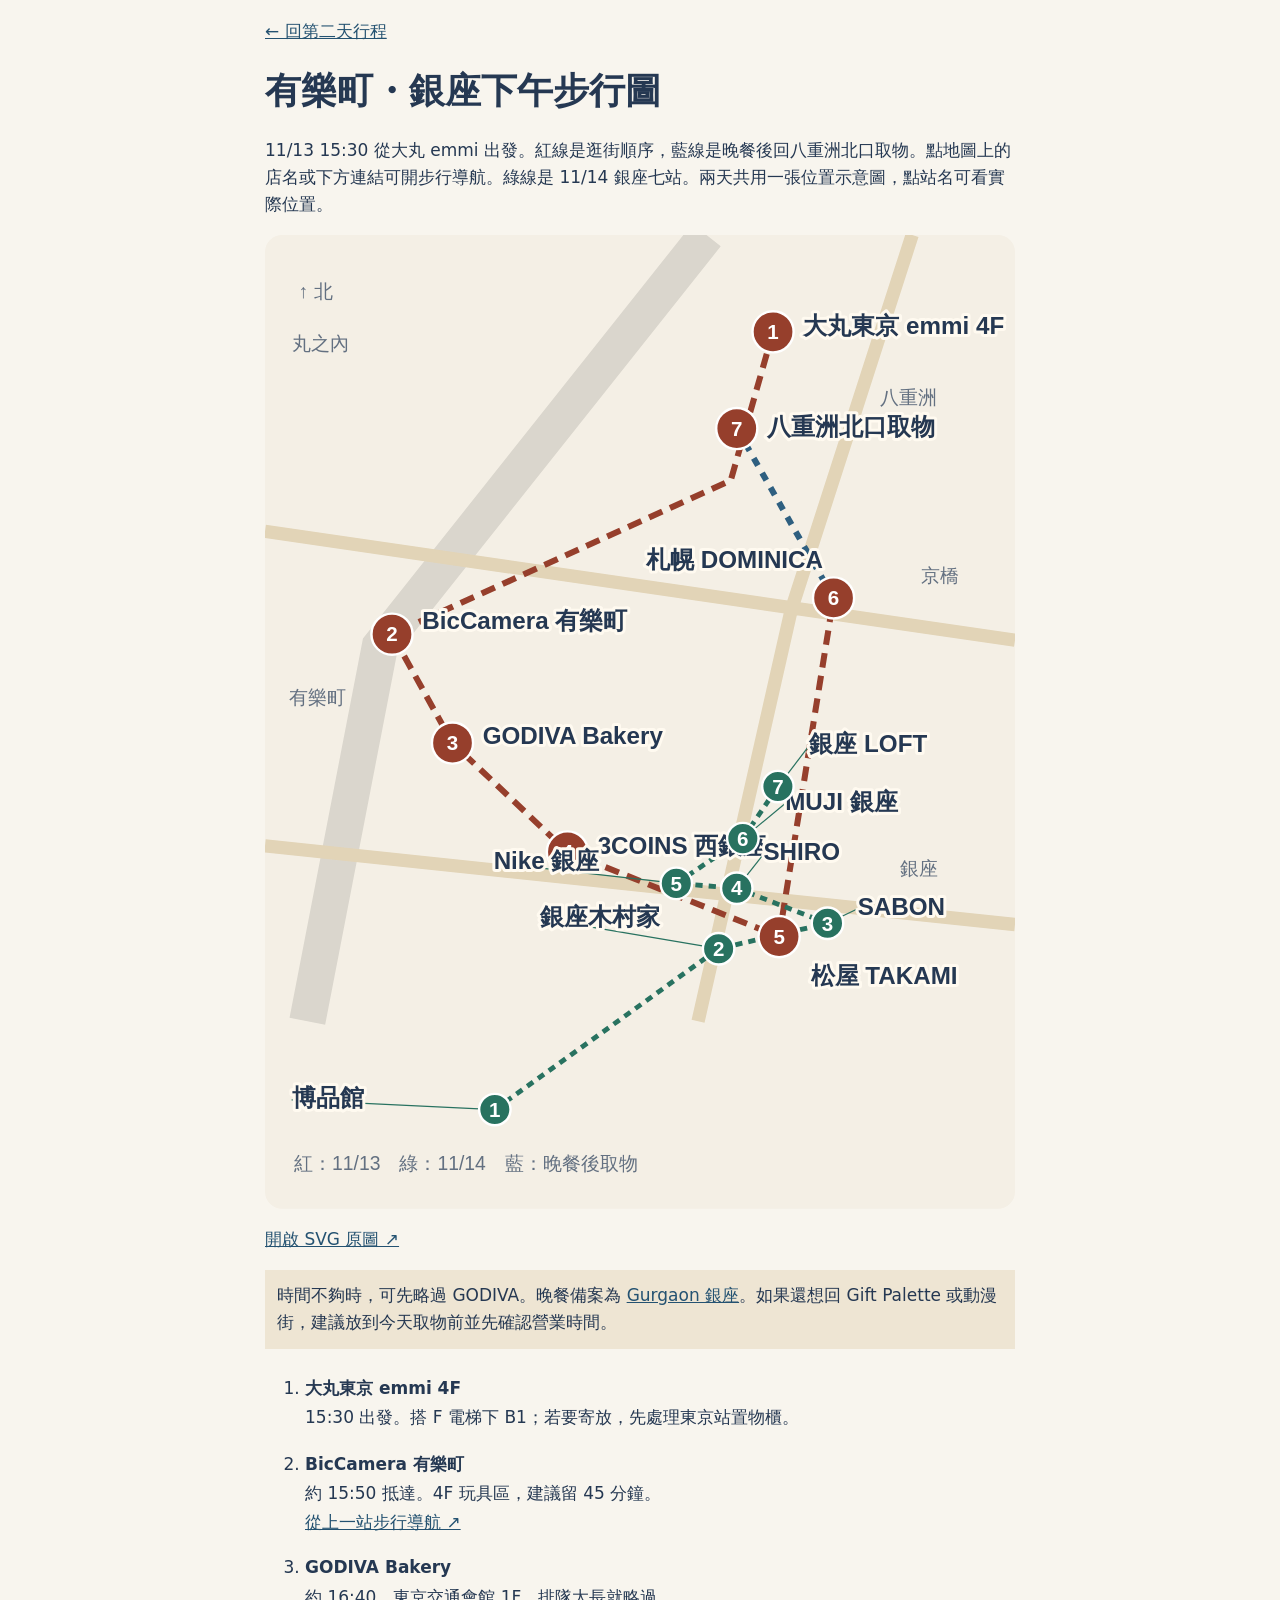
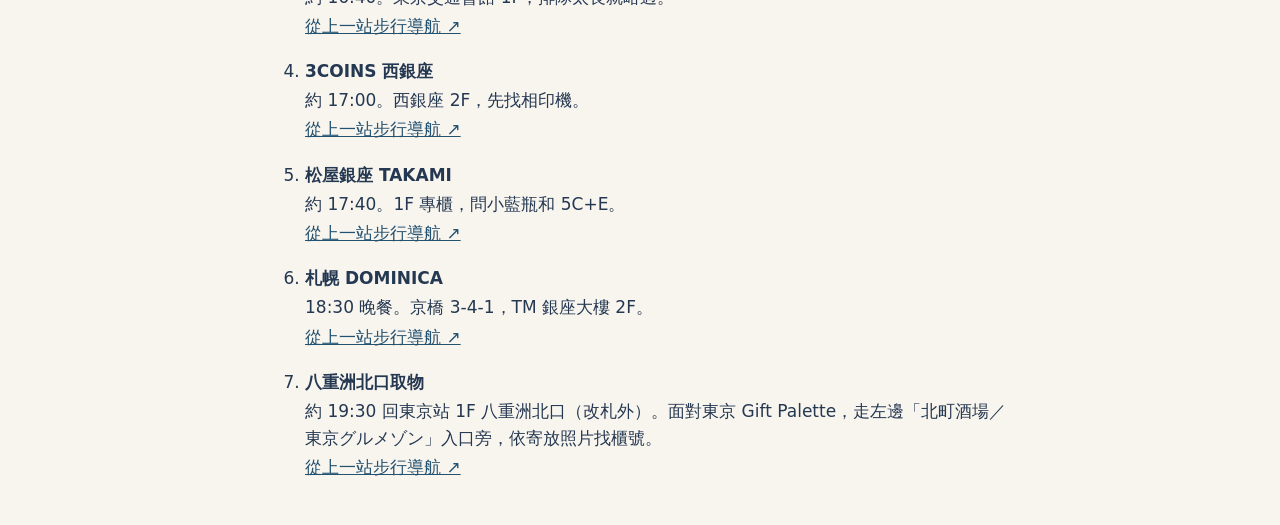
==== commit 0700e8ce: "v1.88 合併兩天銀座地圖點位" ====
--- a/assets/yurakucho-ginza-afternoon.html
+++ b/assets/yurakucho-ginza-afternoon.html
@@ -3,21 +3,29 @@
 <title>11/13 下午｜有樂町・銀座步行圖</title>
 <style>body{margin:0;background:#f8f5ee;color:#253852;font:17px/1.6 system-ui,sans-serif}main{max-width:750px;margin:auto;padding:18px}h1{font-size:clamp(25px,5vw,36px);line-height:1.2}a{color:#245271}svg{display:block;width:100%;height:auto}li{padding:9px 0}li p{margin:2px 0}.note{background:#eee5d3;padding:12px}</style>
 <main><a href="../#day-2">← 回第二天行程</a><h1>有樂町・銀座下午步行圖</h1>
-<p>11/13 15:30 從大丸 emmi 出發。紅線是逛街順序，藍線是晚餐後回八重洲北口取物。點地圖上的店名或下方連結可開步行導航。圖下半部綠色為 11/14 銀座行程順序，點站名可看實際位置。</p>
-<svg xmlns="http://www.w3.org/2000/svg" viewBox="0 0 620 1094" role="img" aria-labelledby="map-title map-desc">
+<p>11/13 15:30 從大丸 emmi 出發。紅線是逛街順序，藍線是晚餐後回八重洲北口取物。點地圖上的店名或下方連結可開步行導航。綠線是 11/14 銀座七站。兩天共用一張位置示意圖，點站名可看實際位置。</p>
+<svg xmlns="http://www.w3.org/2000/svg" viewBox="0 0 620 805" role="img" aria-labelledby="map-title map-desc">
 <title id="map-title">有樂町・銀座下午步行圖</title>
-<desc id="map-desc">從大丸 emmi 到有樂町，再到銀座、京橋，晚餐後回八重洲北口取物。各點可點開導航。位置為示意。</desc>
+<desc id="map-desc">從大丸 emmi 到有樂町，再到銀座、京橋，晚餐後回八重洲北口取物。各點可點開導航。同一張圖標示兩天的相對位置。</desc>
 <style>circle{fill:#963f2c;stroke:white;stroke-width:2}.num{fill:white;text-anchor:middle;font:bold 17px sans-serif}.label{fill:#253852;font:bold 20px sans-serif;paint-order:stroke;stroke:#fffaf0;stroke-width:5px;stroke-linejoin:round}.area{fill:#637081;font:16px sans-serif}</style>
-<rect width="620" height="650" rx="14" fill="#f4efe5"/>
+<rect width="620" height="805" rx="14" fill="#f4efe5"/>
 <path d="M365 0L95 340 35 650" fill="none" stroke="#dad6cd" stroke-width="30"/>
 <path d="M535 0L435 310 358 650M0 505L620 570M0 245L620 335" fill="none" stroke="#e2d4b7" stroke-width="11"/>
 <text class="area" x="28" y="52">↑ 北</text><text class="area" x="22" y="95">丸之內</text><text class="area" x="508" y="140">八重洲</text>
 <text class="area" x="20" y="388">有樂町</text><text class="area" x="542" y="287">京橋</text><text class="area" x="525" y="529">銀座</text>
 <path d="M420 80L385 203 105 330 155 420 250 510 425 580 470 300" fill="none" stroke="#963f2c" stroke-width="5" stroke-linejoin="round" stroke-dasharray="12 7"/>
 <path d="M470 300L390 160" fill="none" stroke="#2e5f80" stroke-width="5" stroke-dasharray="7 7"/>
-<a href="https://www.google.com/maps/search/?api=1&amp;query=%E5%A4%A7%E4%B8%B8%E6%9D%B1%E4%BA%AC%E5%BA%97" target="_blank" rel="noopener" aria-label="大丸東京 emmi 4F：開啟地圖"><circle cx="420" cy="80" r="17"/><text class="num" x="420" y="86">1</text><text class="label" x="445" y="82">大丸東京 emmi 4F</text></a><a href="https://www.google.com/maps/search/?api=1&amp;query=%E3%83%93%E3%83%83%E3%82%AF%E3%82%AB%E3%83%A1%E3%83%A9+%E6%9C%89%E6%A5%BD%E7%94%BA%E5%BA%97" target="_blank" rel="noopener" aria-label="BicCamera 有樂町：開啟地圖"><circle cx="105" cy="330" r="17"/><text class="num" x="105" y="336">2</text><text class="label" x="130" y="326">BicCamera 有樂町</text></a><a href="https://www.google.com/maps/search/?api=1&amp;query=GODIVA+Bakery+%E3%82%B4%E3%83%87%E3%82%A3%E3%83%91%E3%83%B3+%E6%9C%AC%E5%BA%97" target="_blank" rel="noopener" aria-label="GODIVA Bakery：開啟地圖"><circle cx="155" cy="420" r="17"/><text class="num" x="155" y="426">3</text><text class="label" x="180" y="421">GODIVA Bakery</text></a><a href="https://www.google.com/maps/search/?api=1&amp;query=3COINS%2Bplus+%E8%A5%BF%E9%8A%80%E5%BA%A7%E5%BA%97" target="_blank" rel="noopener" aria-label="3COINS 西銀座：開啟地圖"><circle cx="250" cy="510" r="17"/><text class="num" x="250" y="516">4</text><text class="label" x="275" y="512">3COINS 西銀座</text></a><a href="https://www.google.com/maps/search/?api=1&amp;query=%E6%9D%BE%E5%B1%8B%E9%8A%80%E5%BA%A7" target="_blank" rel="noopener" aria-label="松屋銀座 TAKAMI：開啟地圖"><circle cx="425" cy="580" r="17"/><text class="num" x="425" y="586">5</text><text class="label" x="240" y="621">松屋銀座 TAKAMI</text></a><a href="https://www.google.com/maps/search/?api=1&amp;query=%E6%9C%AD%E5%B9%8C%E3%83%89%E3%83%9F%E3%83%8B%E3%82%AB+%E9%8A%80%E5%BA%A7%E5%BA%97" target="_blank" rel="noopener" aria-label="札幌 DOMINICA：開啟地圖"><circle cx="470" cy="300" r="17"/><text class="num" x="470" y="306">6</text><text class="label" x="315" y="275">札幌 DOMINICA</text></a><a href="https://www.google.com/maps/search/?api=1&amp;query=%E6%9D%B1%E4%BA%AC%E9%A7%85+%E5%85%AB%E9%87%8D%E6%B4%B2%E5%8C%97%E5%8F%A3" target="_blank" rel="noopener" aria-label="八重洲北口取物：開啟地圖"><circle cx="390" cy="160" r="17"/><text class="num" x="390" y="166">7</text><text class="label" x="415" y="165">八重洲北口取物</text></a>
-<rect y="650" width="620" height="444" rx="14" fill="#e5efe9"/><text x="22" y="684" style="font:bold 23px sans-serif;fill:#205749">11/14 第三天｜銀座路線</text><text x="22" y="711" class="area">由新橋進銀座・綠線為行程順序</text><path d="M48 744V1014" stroke="#287260" stroke-width="4" stroke-dasharray="6 5"/><a href="https://www.google.com/maps/search/?api=1&amp;query=%E5%8D%9A%E5%93%81%E9%A4%A8TOY+PARK+%E9%8A%80%E5%BA%A7%E6%9C%AC%E5%BA%97" target="_blank" rel="noopener" aria-label="博品館玩具公園：開啟地圖"><circle cx="48" cy="744" r="15" style="fill:#287260"/><text class="num" x="48" y="750">1</text><text class="label" x="78" y="750">11:00　博品館玩具公園</text></a><a href="https://www.google.com/maps/search/?api=1&amp;query=%E9%8A%80%E5%BA%A7%E6%9C%A8%E6%9D%91%E5%AE%B6" target="_blank" rel="noopener" aria-label="銀座木村家：開啟地圖"><circle cx="48" cy="789" r="15" style="fill:#287260"/><text class="num" x="48" y="795">2</text><text class="label" x="78" y="795">11:30　銀座木村家</text></a><a href="https://www.google.com/maps/search/?api=1&amp;query=SABON+%E9%8A%80%E5%BA%A7%E6%9D%BE%E5%B1%8B%E9%80%9A%E3%82%8A%E5%BA%97" target="_blank" rel="noopener" aria-label="SABON 松屋通：開啟地圖"><circle cx="48" cy="834" r="15" style="fill:#287260"/><text class="num" x="48" y="840">3</text><text class="label" x="78" y="840">13:10　SABON 松屋通</text></a><a href="https://www.google.com/maps/search/?api=1&amp;query=SHIRO+%E9%8A%80%E5%BA%A7%E6%9C%AC%E5%BA%97" target="_blank" rel="noopener" aria-label="SHIRO 銀座本店：開啟地圖"><circle cx="48" cy="879" r="15" style="fill:#287260"/><text class="num" x="48" y="885">4</text><text class="label" x="78" y="885">13:25　SHIRO 銀座本店</text></a><a href="https://www.google.com/maps/search/?api=1&amp;query=Nike+Ginza" target="_blank" rel="noopener" aria-label="Nike 銀座：開啟地圖"><circle cx="48" cy="924" r="15" style="fill:#287260"/><text class="num" x="48" y="930">5</text><text class="label" x="78" y="930">13:45　Nike 銀座</text></a><a href="https://www.google.com/maps/search/?api=1&amp;query=%E7%84%A1%E5%8D%B0%E8%89%AF%E5%93%81+%E9%8A%80%E5%BA%A7" target="_blank" rel="noopener" aria-label="MUJI 銀座：開啟地圖"><circle cx="48" cy="969" r="15" style="fill:#287260"/><text class="num" x="48" y="975">6</text><text class="label" x="78" y="975">14:10　MUJI 銀座</text></a><a href="https://www.google.com/maps/search/?api=1&amp;query=%E9%8A%80%E5%BA%A7%E3%83%AD%E3%83%95%E3%83%88" target="_blank" rel="noopener" aria-label="銀座 LOFT：開啟地圖"><circle cx="48" cy="1014" r="15" style="fill:#287260"/><text class="num" x="48" y="1020">7</text><text class="label" x="78" y="1020">14:45　銀座 LOFT</text></a><text x="22" y="1065" class="area">11:45 銀座午餐（店家待定）・15:30 往原宿</text>
+<path d="M190 723L375 590L465 569L390 540L340 536L395 499L424 456" fill="none" stroke="#287260" stroke-width="4" stroke-dasharray="6 5"/>
+<a href="https://www.google.com/maps/search/?api=1&amp;query=%E5%A4%A7%E4%B8%B8%E6%9D%B1%E4%BA%AC%E5%BA%97" target="_blank" rel="noopener" aria-label="大丸東京 emmi 4F：開啟地圖"><circle cx="420" cy="80" r="17"/><text class="num" x="420" y="86">1</text><text class="label" x="445" y="82">大丸東京 emmi 4F</text></a><a href="https://www.google.com/maps/search/?api=1&amp;query=%E3%83%93%E3%83%83%E3%82%AF%E3%82%AB%E3%83%A1%E3%83%A9+%E6%9C%89%E6%A5%BD%E7%94%BA%E5%BA%97" target="_blank" rel="noopener" aria-label="BicCamera 有樂町：開啟地圖"><circle cx="105" cy="330" r="17"/><text class="num" x="105" y="336">2</text><text class="label" x="130" y="326">BicCamera 有樂町</text></a><a href="https://www.google.com/maps/search/?api=1&amp;query=GODIVA+Bakery+%E3%82%B4%E3%83%87%E3%82%A3%E3%83%91%E3%83%B3+%E6%9C%AC%E5%BA%97" target="_blank" rel="noopener" aria-label="GODIVA Bakery：開啟地圖"><circle cx="155" cy="420" r="17"/><text class="num" x="155" y="426">3</text><text class="label" x="180" y="421">GODIVA Bakery</text></a><a href="https://www.google.com/maps/search/?api=1&amp;query=3COINS%2Bplus+%E8%A5%BF%E9%8A%80%E5%BA%A7%E5%BA%97" target="_blank" rel="noopener" aria-label="3COINS 西銀座：開啟地圖"><circle cx="250" cy="510" r="17"/><text class="num" x="250" y="516">4</text><text class="label" x="275" y="512">3COINS 西銀座</text></a><a href="https://www.google.com/maps/search/?api=1&amp;query=%E6%9D%BE%E5%B1%8B%E9%8A%80%E5%BA%A7" target="_blank" rel="noopener" aria-label="松屋銀座 TAKAMI：開啟地圖"><circle cx="425" cy="580" r="17"/><text class="num" x="425" y="586">5</text><text class="label" x="451" y="619">松屋 TAKAMI</text></a><a href="https://www.google.com/maps/search/?api=1&amp;query=%E6%9C%AD%E5%B9%8C%E3%83%89%E3%83%9F%E3%83%8B%E3%82%AB+%E9%8A%80%E5%BA%A7%E5%BA%97" target="_blank" rel="noopener" aria-label="札幌 DOMINICA：開啟地圖"><circle cx="470" cy="300" r="17"/><text class="num" x="470" y="306">6</text><text class="label" x="315" y="275">札幌 DOMINICA</text></a><a href="https://www.google.com/maps/search/?api=1&amp;query=%E6%9D%B1%E4%BA%AC%E9%A7%85+%E5%85%AB%E9%87%8D%E6%B4%B2%E5%8C%97%E5%8F%A3" target="_blank" rel="noopener" aria-label="八重洲北口取物：開啟地圖"><circle cx="390" cy="160" r="17"/><text class="num" x="390" y="166">7</text><text class="label" x="415" y="165">八重洲北口取物</text></a>
+<a href="https://www.google.com/maps/search/?api=1&amp;query=%E5%8D%9A%E5%93%81%E9%A4%A8TOY+PARK+%E9%8A%80%E5%BA%A7%E6%9C%AC%E5%BA%97" target="_blank" rel="noopener" aria-label="博品館玩具公園：開啟地圖"><path d="M190 723L22 715" stroke="#287260" fill="none"/><circle cx="190" cy="723" r="13" style="fill:#287260"/><text class="num" x="190" y="729">1</text><text class="label" x="22" y="720">博品館</text></a>
+<a href="https://www.google.com/maps/search/?api=1&amp;query=%E9%8A%80%E5%BA%A7%E6%9C%A8%E6%9D%91%E5%AE%B6" target="_blank" rel="noopener" aria-label="銀座木村家：開啟地圖"><path d="M375 590L227 565" stroke="#287260" fill="none"/><circle cx="375" cy="590" r="13" style="fill:#287260"/><text class="num" x="375" y="596">2</text><text class="label" x="227" y="570">銀座木村家</text></a>
+<a href="https://www.google.com/maps/search/?api=1&amp;query=SABON+%E9%8A%80%E5%BA%A7%E6%9D%BE%E5%B1%8B%E9%80%9A%E3%82%8A%E5%BA%97" target="_blank" rel="noopener" aria-label="SABON 松屋通：開啟地圖"><path d="M465 569L490 557" stroke="#287260" fill="none"/><circle cx="465" cy="569" r="13" style="fill:#287260"/><text class="num" x="465" y="575">3</text><text class="label" x="490" y="562">SABON</text></a>
+<a href="https://www.google.com/maps/search/?api=1&amp;query=SHIRO+%E9%8A%80%E5%BA%A7%E6%9C%AC%E5%BA%97" target="_blank" rel="noopener" aria-label="SHIRO 銀座本店：開啟地圖"><path d="M390 540L412 512" stroke="#287260" fill="none"/><circle cx="390" cy="540" r="13" style="fill:#287260"/><text class="num" x="390" y="546">4</text><text class="label" x="412" y="517">SHIRO</text></a>
+<a href="https://www.google.com/maps/search/?api=1&amp;query=Nike+Ginza" target="_blank" rel="noopener" aria-label="Nike 銀座：開啟地圖"><path d="M340 536L189 519" stroke="#287260" fill="none"/><circle cx="340" cy="536" r="13" style="fill:#287260"/><text class="num" x="340" y="542">5</text><text class="label" x="189" y="524">Nike 銀座</text></a>
+<a href="https://www.google.com/maps/search/?api=1&amp;query=%E7%84%A1%E5%8D%B0%E8%89%AF%E5%93%81+%E9%8A%80%E5%BA%A7" target="_blank" rel="noopener" aria-label="MUJI 銀座：開啟地圖"><path d="M395 499L430 470" stroke="#287260" fill="none"/><circle cx="395" cy="499" r="13" style="fill:#287260"/><text class="num" x="395" y="505">6</text><text class="label" x="430" y="475">MUJI 銀座</text></a>
+<a href="https://www.google.com/maps/search/?api=1&amp;query=%E9%8A%80%E5%BA%A7%E3%83%AD%E3%83%95%E3%83%88" target="_blank" rel="noopener" aria-label="銀座 LOFT：開啟地圖"><path d="M424 456L450 422" stroke="#287260" fill="none"/><circle cx="424" cy="456" r="13" style="fill:#287260"/><text class="num" x="424" y="462">7</text><text class="label" x="450" y="427">銀座 LOFT</text></a>
+<text class="area" x="24" y="773">紅：11/13　綠：11/14　藍：晚餐後取物</text>
 </svg>
-<p><a href="yurakucho-ginza-afternoon.svg?v=1.87">開啟 SVG 原圖 ↗</a></p>
+<p><a href="yurakucho-ginza-afternoon.svg?v=1.88">開啟 SVG 原圖 ↗</a></p>
 <p class="note">時間不夠時，可先略過 GODIVA。晚餐備案為 <a href="https://www.google.com/maps/search/?api=1&amp;query=Gurgaon+%E9%8A%80%E5%BA%A7">Gurgaon 銀座</a>。如果還想回 Gift Palette 或動漫街，建議放到今天取物前並先確認營業時間。</p>
 <ol><li><strong>大丸東京 emmi 4F</strong><p>15:30 出發。搭 F 電梯下 B1；若要寄放，先處理東京站置物櫃。</p></li><li><strong>BicCamera 有樂町</strong><p>約 15:50 抵達。4F 玩具區，建議留 45 分鐘。</p><a href="https://www.google.com/maps/dir/?api=1&amp;origin=80&amp;destination=%E3%83%93%E3%83%83%E3%82%AF%E3%82%AB%E3%83%A1%E3%83%A9+%E6%9C%89%E6%A5%BD%E7%94%BA%E5%BA%97&amp;travelmode=walking">從上一站步行導航 ↗</a></li><li><strong>GODIVA Bakery</strong><p>約 16:40。東京交通會館 1F，排隊太長就略過。</p><a href="https://www.google.com/maps/dir/?api=1&amp;origin=330&amp;destination=GODIVA+Bakery+%E3%82%B4%E3%83%87%E3%82%A3%E3%83%91%E3%83%B3+%E6%9C%AC%E5%BA%97&amp;travelmode=walking">從上一站步行導航 ↗</a></li><li><strong>3COINS 西銀座</strong><p>約 17:00。西銀座 2F，先找相印機。</p><a href="https://www.google.com/maps/dir/?api=1&amp;origin=420&amp;destination=3COINS%2Bplus+%E8%A5%BF%E9%8A%80%E5%BA%A7%E5%BA%97&amp;travelmode=walking">從上一站步行導航 ↗</a></li><li><strong>松屋銀座 TAKAMI</strong><p>約 17:40。1F 專櫃，問小藍瓶和 5C+E。</p><a href="https://www.google.com/maps/dir/?api=1&amp;origin=510&amp;destination=%E6%9D%BE%E5%B1%8B%E9%8A%80%E5%BA%A7&amp;travelmode=walking">從上一站步行導航 ↗</a></li><li><strong>札幌 DOMINICA</strong><p>18:30 晚餐。京橋 3-4-1，TM 銀座大樓 2F。</p><a href="https://www.google.com/maps/dir/?api=1&amp;origin=580&amp;destination=%E6%9C%AD%E5%B9%8C%E3%83%89%E3%83%9F%E3%83%8B%E3%82%AB+%E9%8A%80%E5%BA%A7%E5%BA%97&amp;travelmode=walking">從上一站步行導航 ↗</a></li><li><strong>八重洲北口取物</strong><p>約 19:30 回東京站 1F 八重洲北口（改札外）。面對東京 Gift Palette，走左邊「北町酒場／東京グルメゾン」入口旁，依寄放照片找櫃號。</p><a href="https://www.google.com/maps/dir/?api=1&amp;origin=300&amp;destination=%E6%9D%B1%E4%BA%AC%E9%A7%85+%E5%85%AB%E9%87%8D%E6%B4%B2%E5%8C%97%E5%8F%A3&amp;travelmode=walking">從上一站步行導航 ↗</a></li></ol></main></html>
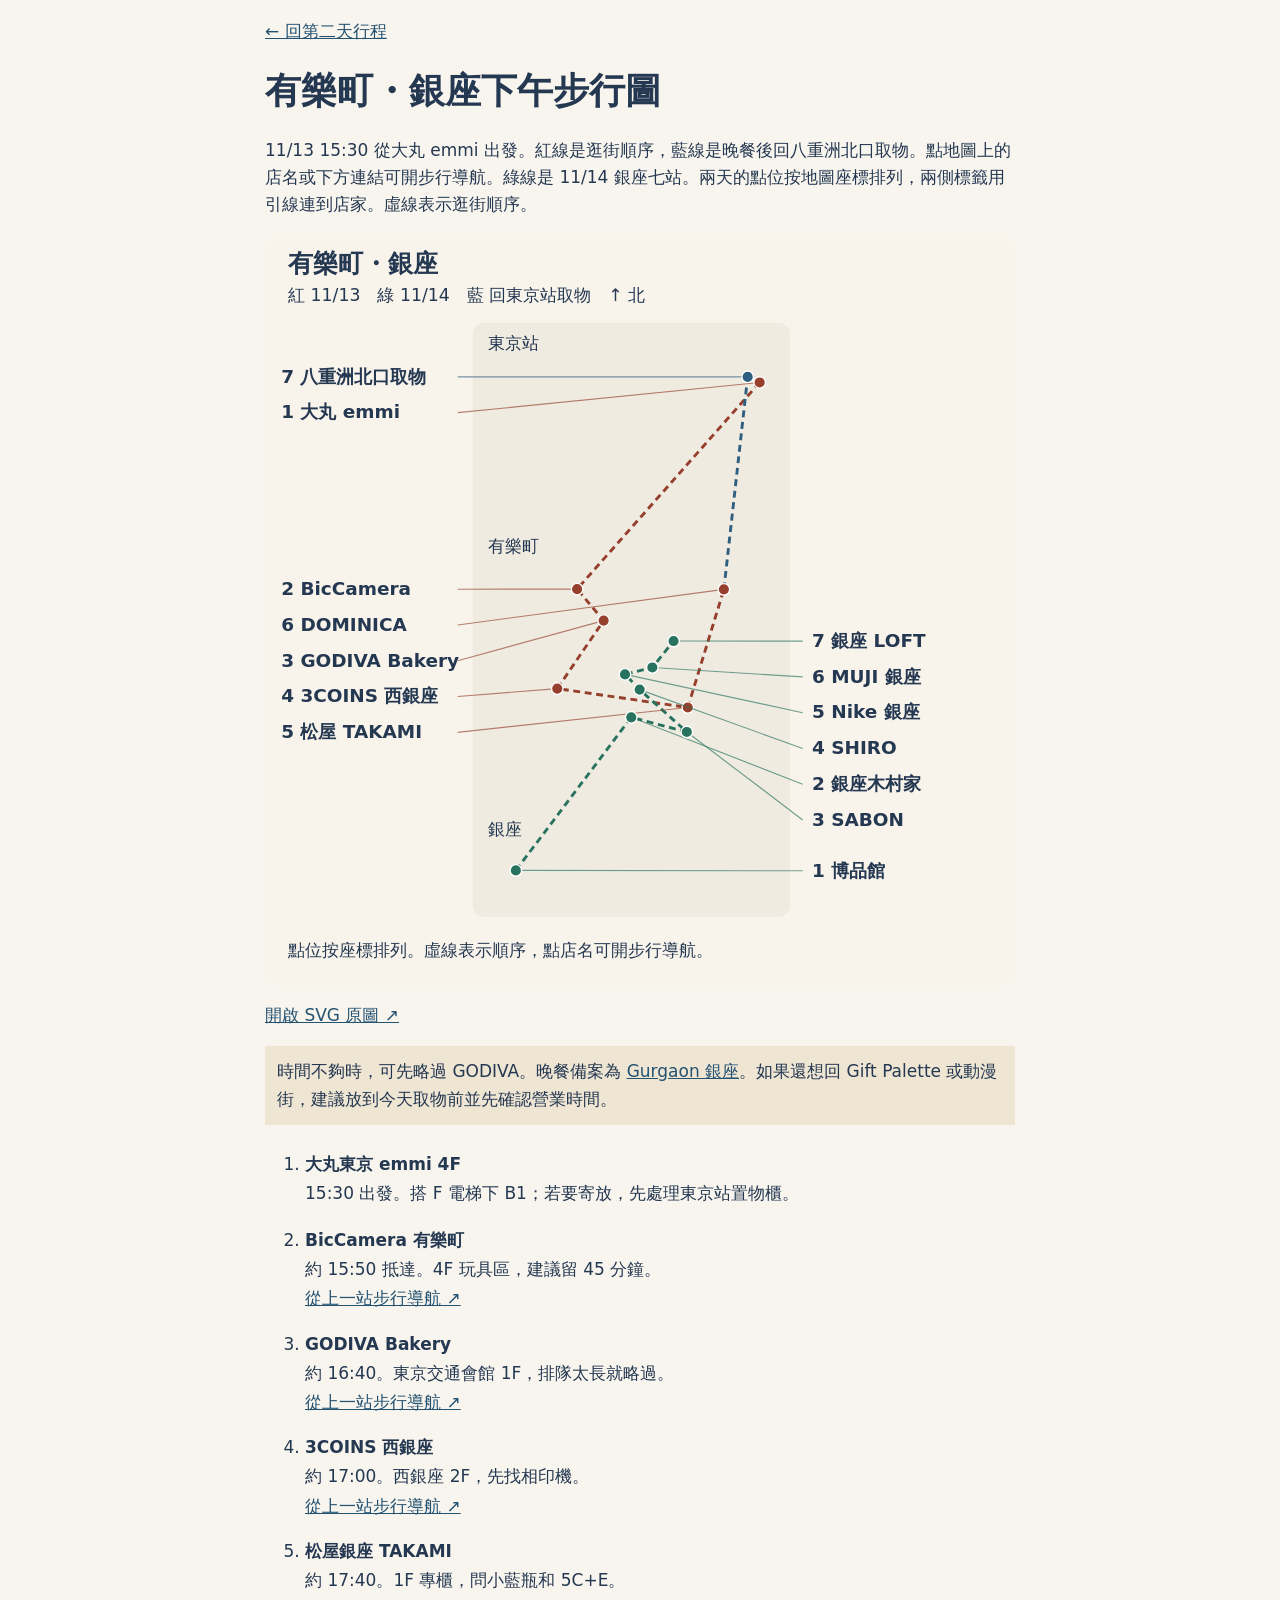
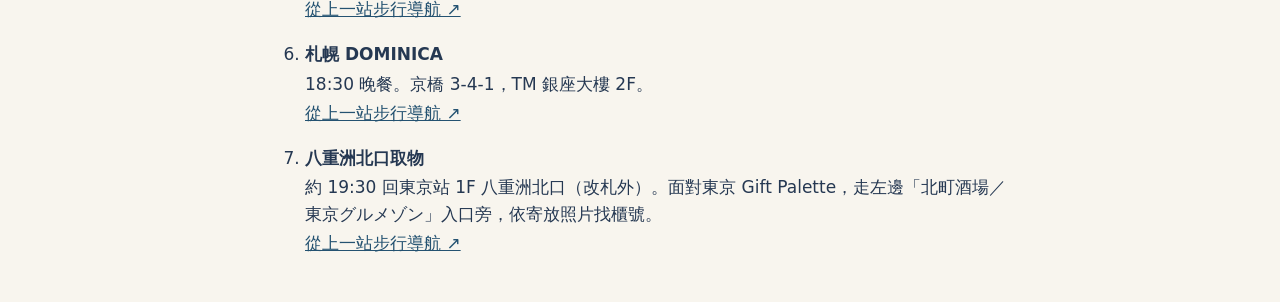
==== commit d7ffcd6a: "v1.89 按座標定位銀座站點並分開標籤" ====
--- a/assets/yurakucho-ginza-afternoon.html
+++ b/assets/yurakucho-ginza-afternoon.html
@@ -3,29 +3,35 @@
 <title>11/13 下午｜有樂町・銀座步行圖</title>
 <style>body{margin:0;background:#f8f5ee;color:#253852;font:17px/1.6 system-ui,sans-serif}main{max-width:750px;margin:auto;padding:18px}h1{font-size:clamp(25px,5vw,36px);line-height:1.2}a{color:#245271}svg{display:block;width:100%;height:auto}li{padding:9px 0}li p{margin:2px 0}.note{background:#eee5d3;padding:12px}</style>
 <main><a href="../#day-2">← 回第二天行程</a><h1>有樂町・銀座下午步行圖</h1>
-<p>11/13 15:30 從大丸 emmi 出發。紅線是逛街順序，藍線是晚餐後回八重洲北口取物。點地圖上的店名或下方連結可開步行導航。綠線是 11/14 銀座七站。兩天共用一張位置示意圖，點站名可看實際位置。</p>
-<svg xmlns="http://www.w3.org/2000/svg" viewBox="0 0 620 805" role="img" aria-labelledby="map-title map-desc">
-<title id="map-title">有樂町・銀座下午步行圖</title>
-<desc id="map-desc">從大丸 emmi 到有樂町，再到銀座、京橋，晚餐後回八重洲北口取物。各點可點開導航。同一張圖標示兩天的相對位置。</desc>
-<style>circle{fill:#963f2c;stroke:white;stroke-width:2}.num{fill:white;text-anchor:middle;font:bold 17px sans-serif}.label{fill:#253852;font:bold 20px sans-serif;paint-order:stroke;stroke:#fffaf0;stroke-width:5px;stroke-linejoin:round}.area{fill:#637081;font:16px sans-serif}</style>
-<rect width="620" height="805" rx="14" fill="#f4efe5"/>
-<path d="M365 0L95 340 35 650" fill="none" stroke="#dad6cd" stroke-width="30"/>
-<path d="M535 0L435 310 358 650M0 505L620 570M0 245L620 335" fill="none" stroke="#e2d4b7" stroke-width="11"/>
-<text class="area" x="28" y="52">↑ 北</text><text class="area" x="22" y="95">丸之內</text><text class="area" x="508" y="140">八重洲</text>
-<text class="area" x="20" y="388">有樂町</text><text class="area" x="542" y="287">京橋</text><text class="area" x="525" y="529">銀座</text>
-<path d="M420 80L385 203 105 330 155 420 250 510 425 580 470 300" fill="none" stroke="#963f2c" stroke-width="5" stroke-linejoin="round" stroke-dasharray="12 7"/>
-<path d="M470 300L390 160" fill="none" stroke="#2e5f80" stroke-width="5" stroke-dasharray="7 7"/>
-<path d="M190 723L375 590L465 569L390 540L340 536L395 499L424 456" fill="none" stroke="#287260" stroke-width="4" stroke-dasharray="6 5"/>
-<a href="https://www.google.com/maps/search/?api=1&amp;query=%E5%A4%A7%E4%B8%B8%E6%9D%B1%E4%BA%AC%E5%BA%97" target="_blank" rel="noopener" aria-label="大丸東京 emmi 4F：開啟地圖"><circle cx="420" cy="80" r="17"/><text class="num" x="420" y="86">1</text><text class="label" x="445" y="82">大丸東京 emmi 4F</text></a><a href="https://www.google.com/maps/search/?api=1&amp;query=%E3%83%93%E3%83%83%E3%82%AF%E3%82%AB%E3%83%A1%E3%83%A9+%E6%9C%89%E6%A5%BD%E7%94%BA%E5%BA%97" target="_blank" rel="noopener" aria-label="BicCamera 有樂町：開啟地圖"><circle cx="105" cy="330" r="17"/><text class="num" x="105" y="336">2</text><text class="label" x="130" y="326">BicCamera 有樂町</text></a><a href="https://www.google.com/maps/search/?api=1&amp;query=GODIVA+Bakery+%E3%82%B4%E3%83%87%E3%82%A3%E3%83%91%E3%83%B3+%E6%9C%AC%E5%BA%97" target="_blank" rel="noopener" aria-label="GODIVA Bakery：開啟地圖"><circle cx="155" cy="420" r="17"/><text class="num" x="155" y="426">3</text><text class="label" x="180" y="421">GODIVA Bakery</text></a><a href="https://www.google.com/maps/search/?api=1&amp;query=3COINS%2Bplus+%E8%A5%BF%E9%8A%80%E5%BA%A7%E5%BA%97" target="_blank" rel="noopener" aria-label="3COINS 西銀座：開啟地圖"><circle cx="250" cy="510" r="17"/><text class="num" x="250" y="516">4</text><text class="label" x="275" y="512">3COINS 西銀座</text></a><a href="https://www.google.com/maps/search/?api=1&amp;query=%E6%9D%BE%E5%B1%8B%E9%8A%80%E5%BA%A7" target="_blank" rel="noopener" aria-label="松屋銀座 TAKAMI：開啟地圖"><circle cx="425" cy="580" r="17"/><text class="num" x="425" y="586">5</text><text class="label" x="451" y="619">松屋 TAKAMI</text></a><a href="https://www.google.com/maps/search/?api=1&amp;query=%E6%9C%AD%E5%B9%8C%E3%83%89%E3%83%9F%E3%83%8B%E3%82%AB+%E9%8A%80%E5%BA%A7%E5%BA%97" target="_blank" rel="noopener" aria-label="札幌 DOMINICA：開啟地圖"><circle cx="470" cy="300" r="17"/><text class="num" x="470" y="306">6</text><text class="label" x="315" y="275">札幌 DOMINICA</text></a><a href="https://www.google.com/maps/search/?api=1&amp;query=%E6%9D%B1%E4%BA%AC%E9%A7%85+%E5%85%AB%E9%87%8D%E6%B4%B2%E5%8C%97%E5%8F%A3" target="_blank" rel="noopener" aria-label="八重洲北口取物：開啟地圖"><circle cx="390" cy="160" r="17"/><text class="num" x="390" y="166">7</text><text class="label" x="415" y="165">八重洲北口取物</text></a>
-<a href="https://www.google.com/maps/search/?api=1&amp;query=%E5%8D%9A%E5%93%81%E9%A4%A8TOY+PARK+%E9%8A%80%E5%BA%A7%E6%9C%AC%E5%BA%97" target="_blank" rel="noopener" aria-label="博品館玩具公園：開啟地圖"><path d="M190 723L22 715" stroke="#287260" fill="none"/><circle cx="190" cy="723" r="13" style="fill:#287260"/><text class="num" x="190" y="729">1</text><text class="label" x="22" y="720">博品館</text></a>
-<a href="https://www.google.com/maps/search/?api=1&amp;query=%E9%8A%80%E5%BA%A7%E6%9C%A8%E6%9D%91%E5%AE%B6" target="_blank" rel="noopener" aria-label="銀座木村家：開啟地圖"><path d="M375 590L227 565" stroke="#287260" fill="none"/><circle cx="375" cy="590" r="13" style="fill:#287260"/><text class="num" x="375" y="596">2</text><text class="label" x="227" y="570">銀座木村家</text></a>
-<a href="https://www.google.com/maps/search/?api=1&amp;query=SABON+%E9%8A%80%E5%BA%A7%E6%9D%BE%E5%B1%8B%E9%80%9A%E3%82%8A%E5%BA%97" target="_blank" rel="noopener" aria-label="SABON 松屋通：開啟地圖"><path d="M465 569L490 557" stroke="#287260" fill="none"/><circle cx="465" cy="569" r="13" style="fill:#287260"/><text class="num" x="465" y="575">3</text><text class="label" x="490" y="562">SABON</text></a>
-<a href="https://www.google.com/maps/search/?api=1&amp;query=SHIRO+%E9%8A%80%E5%BA%A7%E6%9C%AC%E5%BA%97" target="_blank" rel="noopener" aria-label="SHIRO 銀座本店：開啟地圖"><path d="M390 540L412 512" stroke="#287260" fill="none"/><circle cx="390" cy="540" r="13" style="fill:#287260"/><text class="num" x="390" y="546">4</text><text class="label" x="412" y="517">SHIRO</text></a>
-<a href="https://www.google.com/maps/search/?api=1&amp;query=Nike+Ginza" target="_blank" rel="noopener" aria-label="Nike 銀座：開啟地圖"><path d="M340 536L189 519" stroke="#287260" fill="none"/><circle cx="340" cy="536" r="13" style="fill:#287260"/><text class="num" x="340" y="542">5</text><text class="label" x="189" y="524">Nike 銀座</text></a>
-<a href="https://www.google.com/maps/search/?api=1&amp;query=%E7%84%A1%E5%8D%B0%E8%89%AF%E5%93%81+%E9%8A%80%E5%BA%A7" target="_blank" rel="noopener" aria-label="MUJI 銀座：開啟地圖"><path d="M395 499L430 470" stroke="#287260" fill="none"/><circle cx="395" cy="499" r="13" style="fill:#287260"/><text class="num" x="395" y="505">6</text><text class="label" x="430" y="475">MUJI 銀座</text></a>
-<a href="https://www.google.com/maps/search/?api=1&amp;query=%E9%8A%80%E5%BA%A7%E3%83%AD%E3%83%95%E3%83%88" target="_blank" rel="noopener" aria-label="銀座 LOFT：開啟地圖"><path d="M424 456L450 422" stroke="#287260" fill="none"/><circle cx="424" cy="456" r="13" style="fill:#287260"/><text class="num" x="424" y="462">7</text><text class="label" x="450" y="427">銀座 LOFT</text></a>
-<text class="area" x="24" y="773">紅：11/13　綠：11/14　藍：晚餐後取物</text>
-</svg>
-<p><a href="yurakucho-ginza-afternoon.svg?v=1.88">開啟 SVG 原圖 ↗</a></p>
+<p>11/13 15:30 從大丸 emmi 出發。紅線是逛街順序，藍線是晚餐後回八重洲北口取物。點地圖上的店名或下方連結可開步行導航。綠線是 11/14 銀座七站。兩天的點位按地圖座標排列，兩側標籤用引線連到店家。虛線表示逛街順序。</p>
+<svg xmlns="http://www.w3.org/2000/svg" viewBox="0 0 650 650" role="img" aria-labelledby="title desc">
+<title id="title">有樂町・銀座兩天站點</title>
+<desc id="desc">按地圖座標繪製店家相對位置。兩側標籤透過引線連到點位，路線表示順序。</desc>
+<style>text{font-family:system-ui,sans-serif;fill:#253852}.name{font-size:16px;font-weight:700}.hint{font-size:15px}.pin{stroke:white;stroke-width:1.2}.leader{fill:none;stroke-width:1;opacity:.65}</style>
+<rect width="650" height="650" rx="14" fill="#f8f4eb"/>
+<text x="20" y="32" font-size="22" font-weight="bold">有樂町・銀座</text>
+<text class="hint" x="20" y="57">紅 11/13　綠 11/14　藍 回東京站取物　↑ 北</text>
+<rect x="180" y="76" width="275" height="515" rx="10" fill="#efebe0"/>
+<text class="hint" x="193" y="99">東京站</text><text class="hint" x="193" y="275">有樂町</text><text class="hint" x="193" y="520">銀座</text>
+
+<polyline points="428.7,127.8 270.5,306.9 293.5,334.2 253.3,393.1 366.4,409.5 397.7,307.1" fill="none" stroke="#963f2c" stroke-width="2.5" stroke-dasharray="6 4"/>
+<polyline points="397.7,307.1 418.3,123.0" fill="none" stroke="#2e5f80" stroke-width="2.5" stroke-dasharray="6 4"/>
+<polyline points="217.4,550.7 317.4,418.0 365.6,430.7 324.7,394.0 312.0,380.8 335.7,374.8 354.1,351.9" fill="none" stroke="#287260" stroke-width="2.5" stroke-dasharray="6 4"/>
+<a href="https://www.google.com/maps/search/?api=1&amp;query=%E6%9D%B1%E4%BA%AC%E9%A7%85+%E5%85%AB%E9%87%8D%E6%B4%B2%E5%8C%97%E5%8F%A3" target="_blank" rel="noopener" aria-label="八重洲北口取物：開啟地圖"><path class="leader" stroke="#2e5f80" d="M418.3 123.0L167 123"/><circle class="pin" cx="418.3" cy="123.0" r="5" fill="#2e5f80"/><text class="name" x="14" y="128">7 八重洲北口取物</text></a>
+<a href="https://www.google.com/maps/search/?api=1&amp;query=%E5%A4%A7%E4%B8%B8%E6%9D%B1%E4%BA%AC%E5%BA%97" target="_blank" rel="noopener" aria-label="大丸東京 emmi 4F：開啟地圖"><path class="leader" stroke="#963f2c" d="M428.7 127.8L167 154"/><circle class="pin" cx="428.7" cy="127.8" r="5" fill="#963f2c"/><text class="name" x="14" y="159">1 大丸 emmi</text></a>
+<a href="https://www.google.com/maps/search/?api=1&amp;query=%E3%83%93%E3%83%83%E3%82%AF%E3%82%AB%E3%83%A1%E3%83%A9+%E6%9C%89%E6%A5%BD%E7%94%BA%E5%BA%97" target="_blank" rel="noopener" aria-label="BicCamera 有樂町：開啟地圖"><path class="leader" stroke="#963f2c" d="M270.5 306.9L167 307"/><circle class="pin" cx="270.5" cy="306.9" r="5" fill="#963f2c"/><text class="name" x="14" y="312">2 BicCamera</text></a>
+<a href="https://www.google.com/maps/search/?api=1&amp;query=%E6%9C%AD%E5%B9%8C%E3%83%89%E3%83%9F%E3%83%8B%E3%82%AB+%E9%8A%80%E5%BA%A7%E5%BA%97" target="_blank" rel="noopener" aria-label="札幌 DOMINICA：開啟地圖"><path class="leader" stroke="#963f2c" d="M397.7 307.1L167 338"/><circle class="pin" cx="397.7" cy="307.1" r="5" fill="#963f2c"/><text class="name" x="14" y="343">6 DOMINICA</text></a>
+<a href="https://www.google.com/maps/search/?api=1&amp;query=GODIVA+Bakery+%E3%82%B4%E3%83%87%E3%82%A3%E3%83%91%E3%83%B3+%E6%9C%AC%E5%BA%97" target="_blank" rel="noopener" aria-label="GODIVA Bakery：開啟地圖"><path class="leader" stroke="#963f2c" d="M293.5 334.2L167 369"/><circle class="pin" cx="293.5" cy="334.2" r="5" fill="#963f2c"/><text class="name" x="14" y="374">3 GODIVA Bakery</text></a>
+<a href="https://www.google.com/maps/search/?api=1&amp;query=3COINS%2Bplus+%E8%A5%BF%E9%8A%80%E5%BA%A7%E5%BA%97" target="_blank" rel="noopener" aria-label="3COINS 西銀座：開啟地圖"><path class="leader" stroke="#963f2c" d="M253.3 393.1L167 400"/><circle class="pin" cx="253.3" cy="393.1" r="5" fill="#963f2c"/><text class="name" x="14" y="405">4 3COINS 西銀座</text></a>
+<a href="https://www.google.com/maps/search/?api=1&amp;query=%E6%9D%BE%E5%B1%8B%E9%8A%80%E5%BA%A7" target="_blank" rel="noopener" aria-label="松屋銀座 TAKAMI：開啟地圖"><path class="leader" stroke="#963f2c" d="M366.4 409.5L167 431"/><circle class="pin" cx="366.4" cy="409.5" r="5" fill="#963f2c"/><text class="name" x="14" y="436">5 松屋 TAKAMI</text></a>
+<a href="https://www.google.com/maps/search/?api=1&amp;query=%E9%8A%80%E5%BA%A7%E3%83%AD%E3%83%95%E3%83%88" target="_blank" rel="noopener" aria-label="銀座 LOFT：開啟地圖"><path class="leader" stroke="#287260" d="M354.1 351.9L466 352"/><circle class="pin" cx="354.1" cy="351.9" r="5" fill="#287260"/><text class="name" x="474" y="357">7 銀座 LOFT</text></a>
+<a href="https://www.google.com/maps/search/?api=1&amp;query=%E7%84%A1%E5%8D%B0%E8%89%AF%E5%93%81+%E9%8A%80%E5%BA%A7" target="_blank" rel="noopener" aria-label="MUJI 銀座：開啟地圖"><path class="leader" stroke="#287260" d="M335.7 374.8L466 383"/><circle class="pin" cx="335.7" cy="374.8" r="5" fill="#287260"/><text class="name" x="474" y="388">6 MUJI 銀座</text></a>
+<a href="https://www.google.com/maps/search/?api=1&amp;query=Nike+Ginza" target="_blank" rel="noopener" aria-label="Nike 銀座：開啟地圖"><path class="leader" stroke="#287260" d="M312.0 380.8L466 414"/><circle class="pin" cx="312.0" cy="380.8" r="5" fill="#287260"/><text class="name" x="474" y="419">5 Nike 銀座</text></a>
+<a href="https://www.google.com/maps/search/?api=1&amp;query=SHIRO+%E9%8A%80%E5%BA%A7%E6%9C%AC%E5%BA%97" target="_blank" rel="noopener" aria-label="SHIRO 銀座本店：開啟地圖"><path class="leader" stroke="#287260" d="M324.7 394.0L466 445"/><circle class="pin" cx="324.7" cy="394.0" r="5" fill="#287260"/><text class="name" x="474" y="450">4 SHIRO</text></a>
+<a href="https://www.google.com/maps/search/?api=1&amp;query=%E9%8A%80%E5%BA%A7%E6%9C%A8%E6%9D%91%E5%AE%B6" target="_blank" rel="noopener" aria-label="銀座木村家：開啟地圖"><path class="leader" stroke="#287260" d="M317.4 418.0L466 476"/><circle class="pin" cx="317.4" cy="418.0" r="5" fill="#287260"/><text class="name" x="474" y="481">2 銀座木村家</text></a>
+<a href="https://www.google.com/maps/search/?api=1&amp;query=SABON+%E9%8A%80%E5%BA%A7%E6%9D%BE%E5%B1%8B%E9%80%9A%E3%82%8A%E5%BA%97" target="_blank" rel="noopener" aria-label="SABON 松屋通：開啟地圖"><path class="leader" stroke="#287260" d="M365.6 430.7L466 507"/><circle class="pin" cx="365.6" cy="430.7" r="5" fill="#287260"/><text class="name" x="474" y="512">3 SABON</text></a>
+<a href="https://www.google.com/maps/search/?api=1&amp;query=%E5%8D%9A%E5%93%81%E9%A4%A8TOY+PARK+%E9%8A%80%E5%BA%A7%E6%9C%AC%E5%BA%97" target="_blank" rel="noopener" aria-label="博品館玩具公園：開啟地圖"><path class="leader" stroke="#287260" d="M217.4 550.7L466 551"/><circle class="pin" cx="217.4" cy="550.7" r="5" fill="#287260"/><text class="name" x="474" y="556">1 博品館</text></a>
+<text class="hint" x="20" y="625">點位按座標排列。虛線表示順序，點店名可開步行導航。</text></svg>
+<p><a href="yurakucho-ginza-afternoon.svg?v=1.89">開啟 SVG 原圖 ↗</a></p>
 <p class="note">時間不夠時，可先略過 GODIVA。晚餐備案為 <a href="https://www.google.com/maps/search/?api=1&amp;query=Gurgaon+%E9%8A%80%E5%BA%A7">Gurgaon 銀座</a>。如果還想回 Gift Palette 或動漫街，建議放到今天取物前並先確認營業時間。</p>
 <ol><li><strong>大丸東京 emmi 4F</strong><p>15:30 出發。搭 F 電梯下 B1；若要寄放，先處理東京站置物櫃。</p></li><li><strong>BicCamera 有樂町</strong><p>約 15:50 抵達。4F 玩具區，建議留 45 分鐘。</p><a href="https://www.google.com/maps/dir/?api=1&amp;origin=80&amp;destination=%E3%83%93%E3%83%83%E3%82%AF%E3%82%AB%E3%83%A1%E3%83%A9+%E6%9C%89%E6%A5%BD%E7%94%BA%E5%BA%97&amp;travelmode=walking">從上一站步行導航 ↗</a></li><li><strong>GODIVA Bakery</strong><p>約 16:40。東京交通會館 1F，排隊太長就略過。</p><a href="https://www.google.com/maps/dir/?api=1&amp;origin=330&amp;destination=GODIVA+Bakery+%E3%82%B4%E3%83%87%E3%82%A3%E3%83%91%E3%83%B3+%E6%9C%AC%E5%BA%97&amp;travelmode=walking">從上一站步行導航 ↗</a></li><li><strong>3COINS 西銀座</strong><p>約 17:00。西銀座 2F，先找相印機。</p><a href="https://www.google.com/maps/dir/?api=1&amp;origin=420&amp;destination=3COINS%2Bplus+%E8%A5%BF%E9%8A%80%E5%BA%A7%E5%BA%97&amp;travelmode=walking">從上一站步行導航 ↗</a></li><li><strong>松屋銀座 TAKAMI</strong><p>約 17:40。1F 專櫃，問小藍瓶和 5C+E。</p><a href="https://www.google.com/maps/dir/?api=1&amp;origin=510&amp;destination=%E6%9D%BE%E5%B1%8B%E9%8A%80%E5%BA%A7&amp;travelmode=walking">從上一站步行導航 ↗</a></li><li><strong>札幌 DOMINICA</strong><p>18:30 晚餐。京橋 3-4-1，TM 銀座大樓 2F。</p><a href="https://www.google.com/maps/dir/?api=1&amp;origin=580&amp;destination=%E6%9C%AD%E5%B9%8C%E3%83%89%E3%83%9F%E3%83%8B%E3%82%AB+%E9%8A%80%E5%BA%A7%E5%BA%97&amp;travelmode=walking">從上一站步行導航 ↗</a></li><li><strong>八重洲北口取物</strong><p>約 19:30 回東京站 1F 八重洲北口（改札外）。面對東京 Gift Palette，走左邊「北町酒場／東京グルメゾン」入口旁，依寄放照片找櫃號。</p><a href="https://www.google.com/maps/dir/?api=1&amp;origin=300&amp;destination=%E6%9D%B1%E4%BA%AC%E9%A7%85+%E5%85%AB%E9%87%8D%E6%B4%B2%E5%8C%97%E5%8F%A3&amp;travelmode=walking">從上一站步行導航 ↗</a></li></ol></main></html>
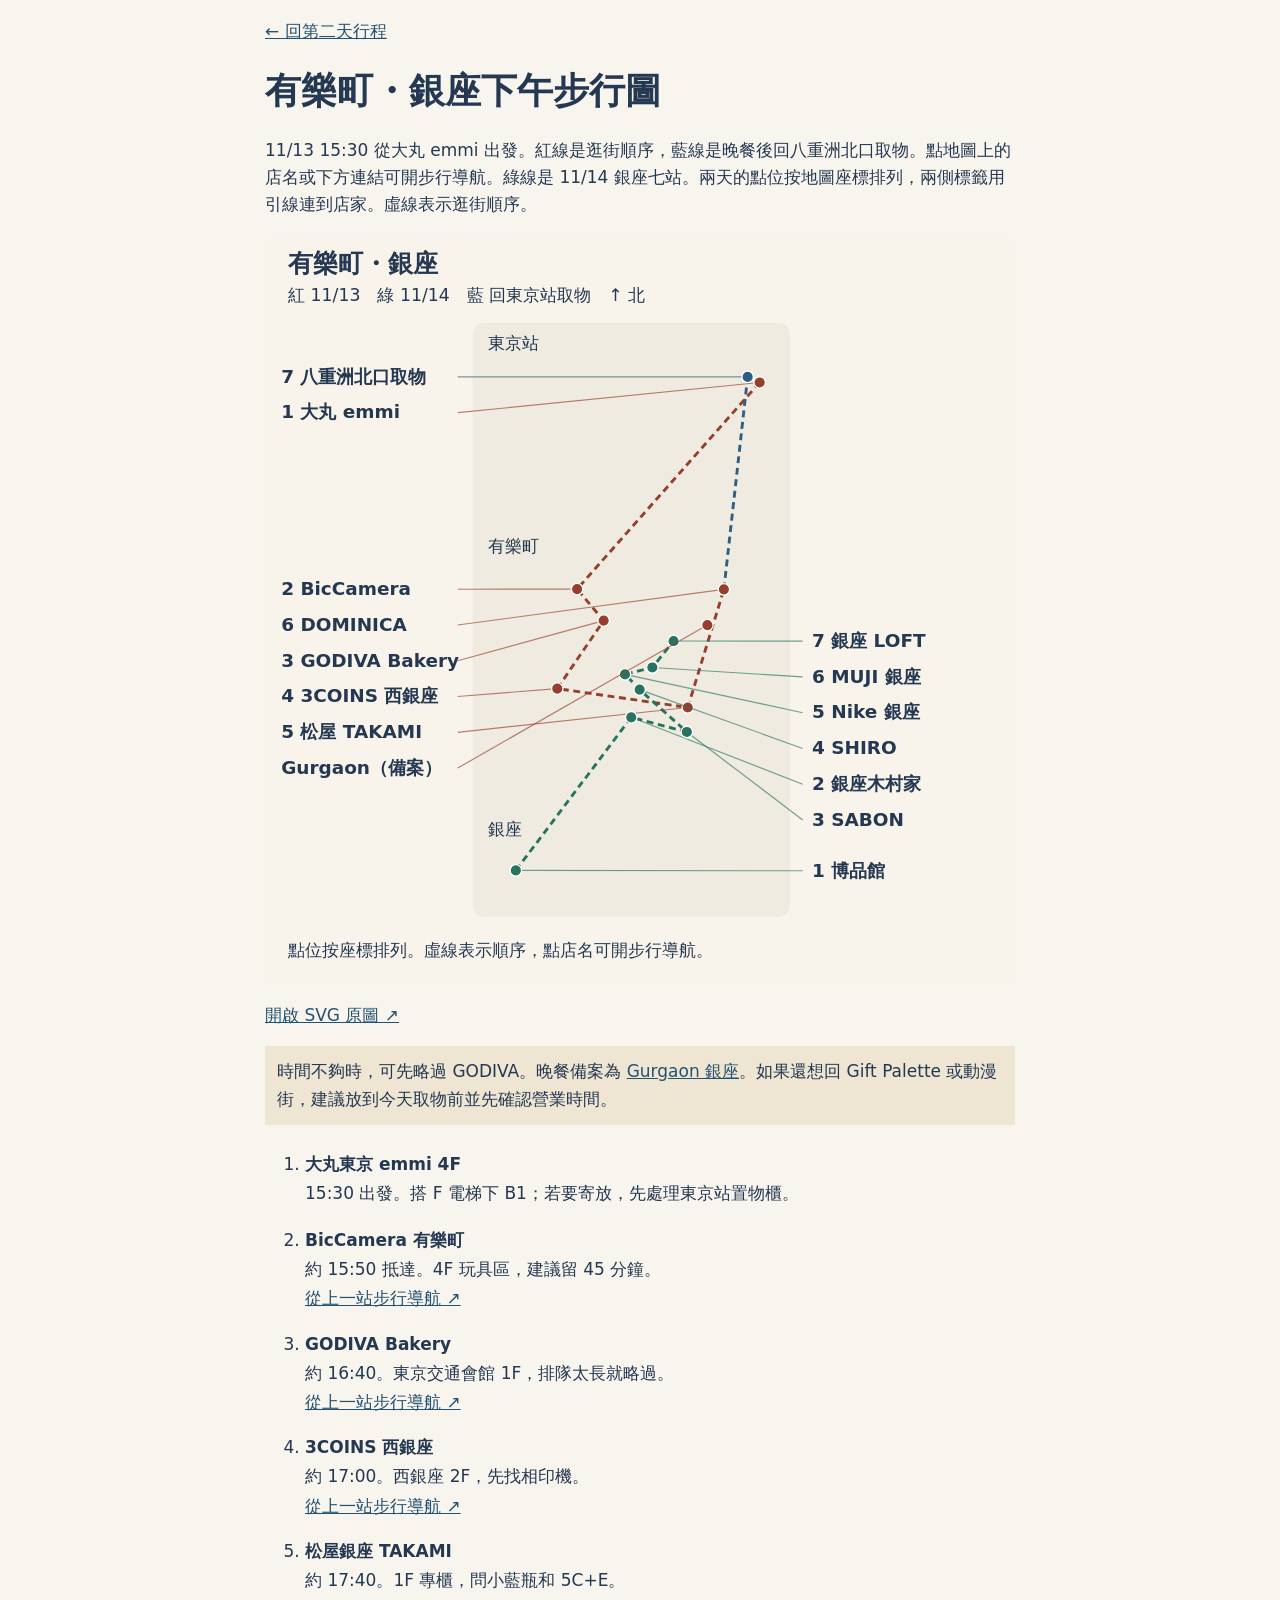
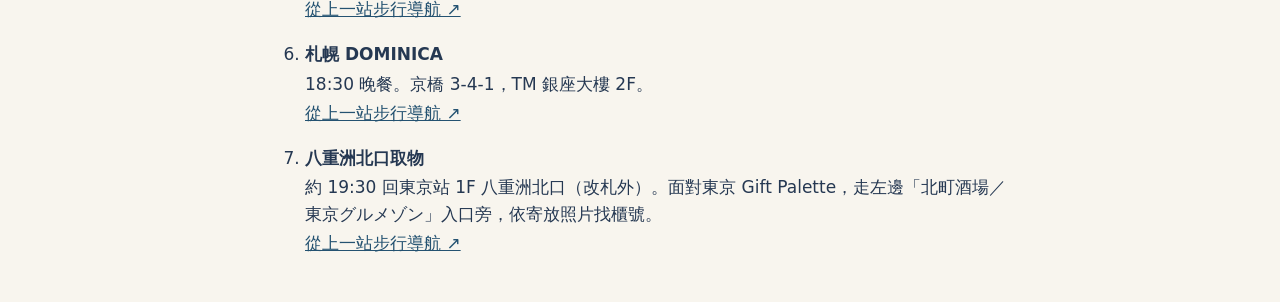
==== commit 66c77159: "v1.90 共用銀座地圖新增 Gurgaon" ====
--- a/assets/yurakucho-ginza-afternoon.html
+++ b/assets/yurakucho-ginza-afternoon.html
@@ -31,7 +31,8 @@
 <a href="https://www.google.com/maps/search/?api=1&amp;query=%E9%8A%80%E5%BA%A7%E6%9C%A8%E6%9D%91%E5%AE%B6" target="_blank" rel="noopener" aria-label="銀座木村家：開啟地圖"><path class="leader" stroke="#287260" d="M317.4 418.0L466 476"/><circle class="pin" cx="317.4" cy="418.0" r="5" fill="#287260"/><text class="name" x="474" y="481">2 銀座木村家</text></a>
 <a href="https://www.google.com/maps/search/?api=1&amp;query=SABON+%E9%8A%80%E5%BA%A7%E6%9D%BE%E5%B1%8B%E9%80%9A%E3%82%8A%E5%BA%97" target="_blank" rel="noopener" aria-label="SABON 松屋通：開啟地圖"><path class="leader" stroke="#287260" d="M365.6 430.7L466 507"/><circle class="pin" cx="365.6" cy="430.7" r="5" fill="#287260"/><text class="name" x="474" y="512">3 SABON</text></a>
 <a href="https://www.google.com/maps/search/?api=1&amp;query=%E5%8D%9A%E5%93%81%E9%A4%A8TOY+PARK+%E9%8A%80%E5%BA%A7%E6%9C%AC%E5%BA%97" target="_blank" rel="noopener" aria-label="博品館玩具公園：開啟地圖"><path class="leader" stroke="#287260" d="M217.4 550.7L466 551"/><circle class="pin" cx="217.4" cy="550.7" r="5" fill="#287260"/><text class="name" x="474" y="556">1 博品館</text></a>
+<a href="https://www.google.com/maps/search/?api=1&amp;query=Gurgaon+Ginza+1-6-13" target="_blank" rel="noopener" aria-label="Gurgaon 銀座晚餐備案"><path class="leader" stroke="#963f2c" d="M383.4 338.1L167 462"/><circle class="pin" cx="383.4" cy="338.1" r="5" fill="#963f2c"/><text class="name" x="14" y="467">Gurgaon（備案）</text></a>
 <text class="hint" x="20" y="625">點位按座標排列。虛線表示順序，點店名可開步行導航。</text></svg>
-<p><a href="yurakucho-ginza-afternoon.svg?v=1.89">開啟 SVG 原圖 ↗</a></p>
+<p><a href="yurakucho-ginza-afternoon.svg?v=1.90">開啟 SVG 原圖 ↗</a></p>
 <p class="note">時間不夠時，可先略過 GODIVA。晚餐備案為 <a href="https://www.google.com/maps/search/?api=1&amp;query=Gurgaon+%E9%8A%80%E5%BA%A7">Gurgaon 銀座</a>。如果還想回 Gift Palette 或動漫街，建議放到今天取物前並先確認營業時間。</p>
 <ol><li><strong>大丸東京 emmi 4F</strong><p>15:30 出發。搭 F 電梯下 B1；若要寄放，先處理東京站置物櫃。</p></li><li><strong>BicCamera 有樂町</strong><p>約 15:50 抵達。4F 玩具區，建議留 45 分鐘。</p><a href="https://www.google.com/maps/dir/?api=1&amp;origin=80&amp;destination=%E3%83%93%E3%83%83%E3%82%AF%E3%82%AB%E3%83%A1%E3%83%A9+%E6%9C%89%E6%A5%BD%E7%94%BA%E5%BA%97&amp;travelmode=walking">從上一站步行導航 ↗</a></li><li><strong>GODIVA Bakery</strong><p>約 16:40。東京交通會館 1F，排隊太長就略過。</p><a href="https://www.google.com/maps/dir/?api=1&amp;origin=330&amp;destination=GODIVA+Bakery+%E3%82%B4%E3%83%87%E3%82%A3%E3%83%91%E3%83%B3+%E6%9C%AC%E5%BA%97&amp;travelmode=walking">從上一站步行導航 ↗</a></li><li><strong>3COINS 西銀座</strong><p>約 17:00。西銀座 2F，先找相印機。</p><a href="https://www.google.com/maps/dir/?api=1&amp;origin=420&amp;destination=3COINS%2Bplus+%E8%A5%BF%E9%8A%80%E5%BA%A7%E5%BA%97&amp;travelmode=walking">從上一站步行導航 ↗</a></li><li><strong>松屋銀座 TAKAMI</strong><p>約 17:40。1F 專櫃，問小藍瓶和 5C+E。</p><a href="https://www.google.com/maps/dir/?api=1&amp;origin=510&amp;destination=%E6%9D%BE%E5%B1%8B%E9%8A%80%E5%BA%A7&amp;travelmode=walking">從上一站步行導航 ↗</a></li><li><strong>札幌 DOMINICA</strong><p>18:30 晚餐。京橋 3-4-1，TM 銀座大樓 2F。</p><a href="https://www.google.com/maps/dir/?api=1&amp;origin=580&amp;destination=%E6%9C%AD%E5%B9%8C%E3%83%89%E3%83%9F%E3%83%8B%E3%82%AB+%E9%8A%80%E5%BA%A7%E5%BA%97&amp;travelmode=walking">從上一站步行導航 ↗</a></li><li><strong>八重洲北口取物</strong><p>約 19:30 回東京站 1F 八重洲北口（改札外）。面對東京 Gift Palette，走左邊「北町酒場／東京グルメゾン」入口旁，依寄放照片找櫃號。</p><a href="https://www.google.com/maps/dir/?api=1&amp;origin=300&amp;destination=%E6%9D%B1%E4%BA%AC%E9%A7%85+%E5%85%AB%E9%87%8D%E6%B4%B2%E5%8C%97%E5%8F%A3&amp;travelmode=walking">從上一站步行導航 ↗</a></li></ol></main></html>
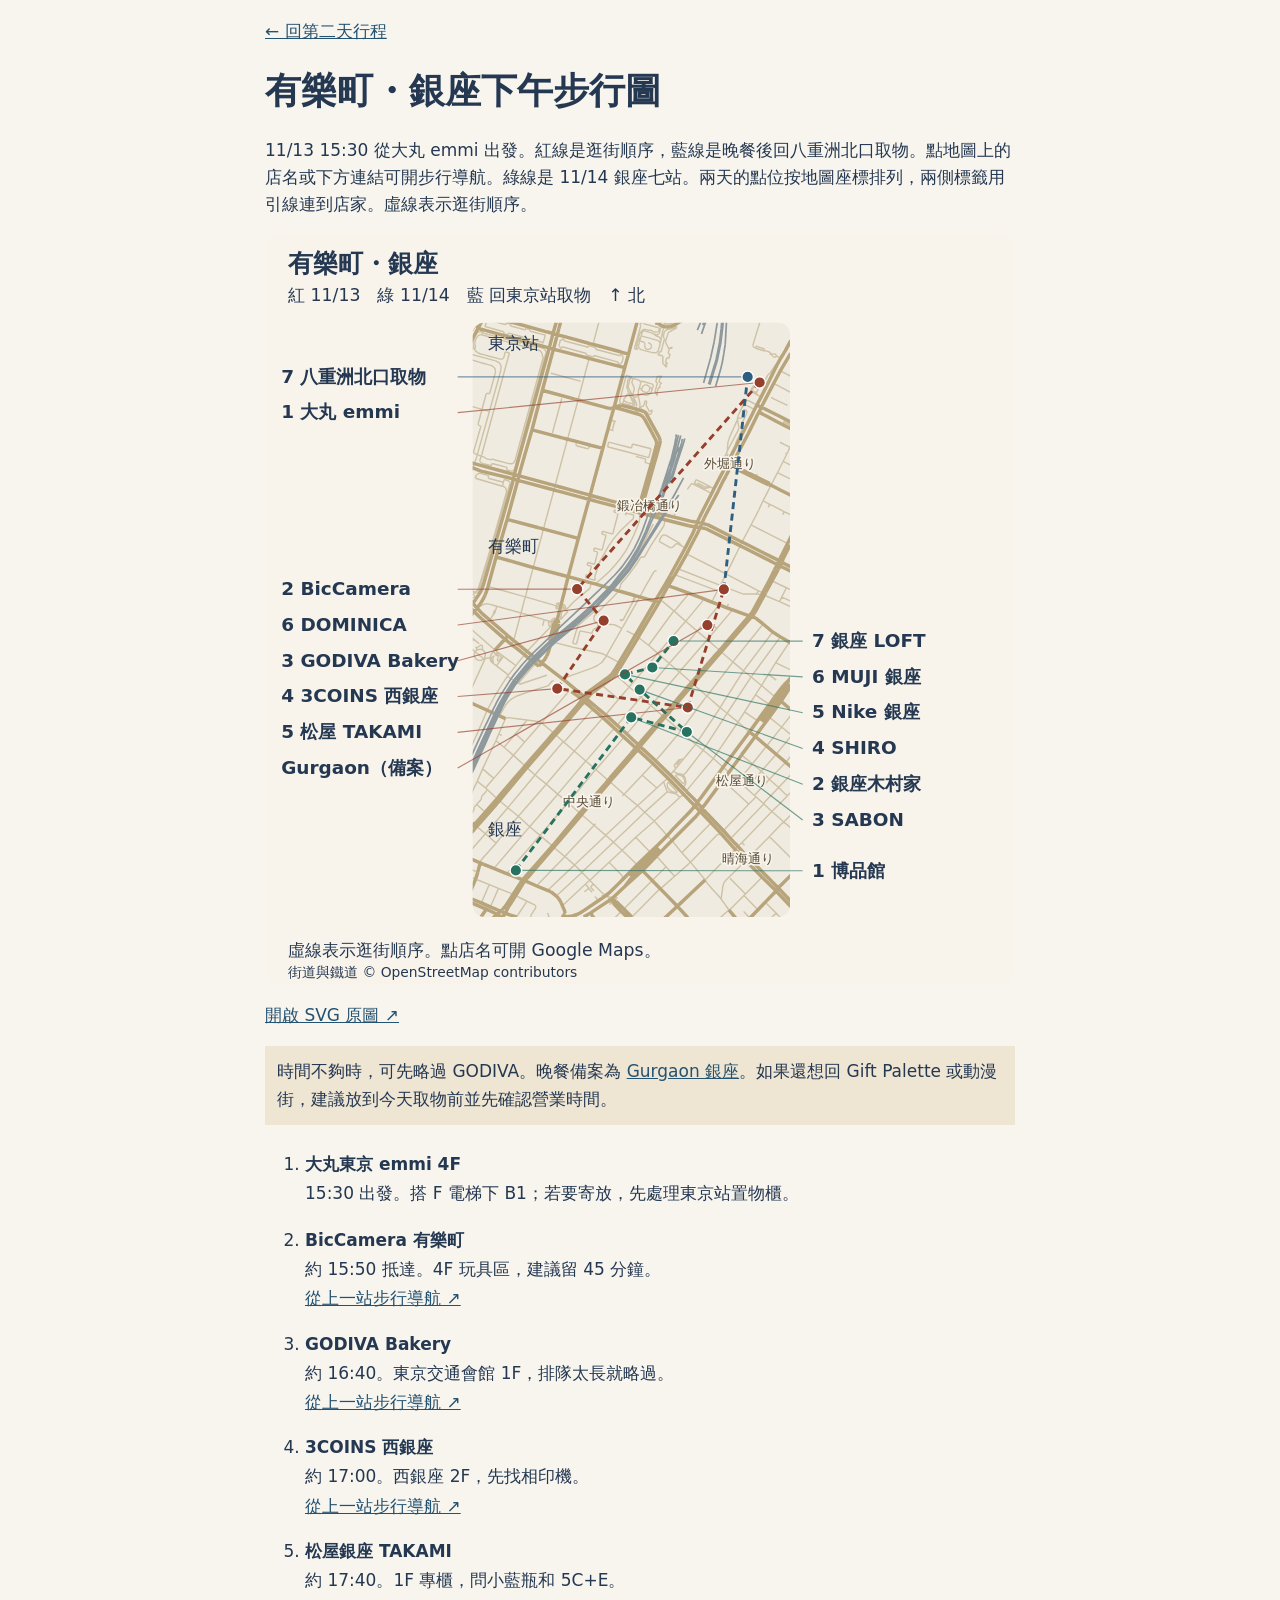
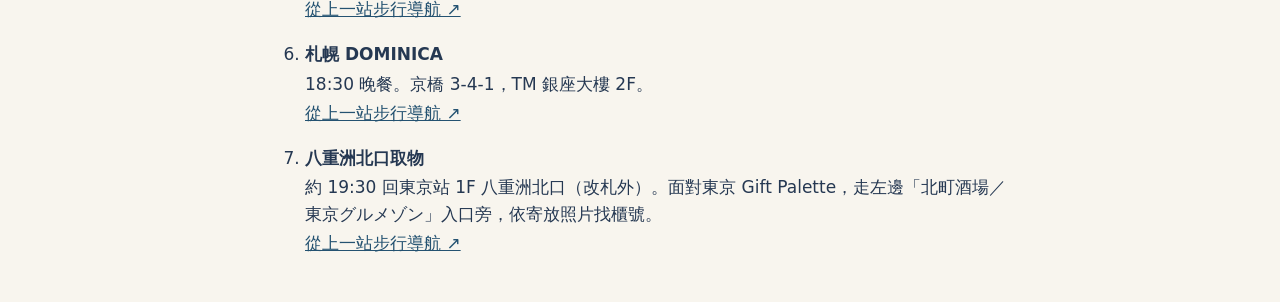
==== commit 575dfbcf: "v1.91 共用銀座地圖加上實際街道" ====
--- a/assets/yurakucho-ginza-afternoon.html
+++ b/assets/yurakucho-ginza-afternoon.html
@@ -12,6 +12,17 @@
 <text x="20" y="32" font-size="22" font-weight="bold">有樂町・銀座</text>
 <text class="hint" x="20" y="57">紅 11/13　綠 11/14　藍 回東京站取物　↑ 北</text>
 <rect x="180" y="76" width="275" height="515" rx="10" fill="#efebe0"/>
+<defs><clipPath id="street-extent"><rect x="180" y="76" width="275" height="515" rx="10"/></clipPath></defs>
+<g clip-path="url(#street-extent)" aria-label="OpenStreetMap 街道及鐵道">
+<path fill="none" stroke="#cec2a6" stroke-width="1.25" d="M387.3,318.1L388.1,316.4 M388.1,316.4L389.0,314.4 M186.5,544.1L186.9,542.7 M186.9,542.7L187.2,541.9 M187.2,541.9L187.3,541.7 M187.3,541.7L199.3,528.2 M199.3,528.2L200.3,527.0 M200.3,527.0L218.3,505.2 M218.3,505.2L219.5,503.8 M219.5,503.8L220.5,502.7 M220.5,502.7L242.8,477.1 M242.8,477.1L243.8,475.9 M243.8,475.9L245.0,474.5 M245.0,474.5L266.9,448.6 M266.9,448.6L268.0,447.3 M268.0,447.3L269.2,446.0 M269.2,446.0L291.2,420.4 M291.2,420.4L292.9,418.4 M292.9,418.4L295.1,415.7 M295.1,415.7L297.0,413.6 M297.0,413.6L306.4,402.4 M306.4,402.4L314.5,393.1 M314.5,393.1L315.6,391.8 M315.6,391.8L316.9,390.3 M316.9,390.3L339.1,364.1 M339.1,364.1L340.3,362.6 M340.3,362.6L341.5,361.3 M341.5,361.3L363.3,336.2 M363.3,336.2L364.6,334.7 M364.6,334.7L366.0,333.1 M366.0,333.1L377.9,318.8 M377.9,318.8L379.0,317.4 M379.0,317.4L379.8,315.2 M182.8,511.9L183.6,512.6 M183.6,512.6L185.2,514.0 M185.2,514.0L191.0,518.9 M191.0,518.9L199.0,525.9 M199.0,525.9L200.3,527.0 M220.0,388.8L219.5,388.5 M219.5,388.5L231.9,374.3 M231.9,374.3L232.7,373.4 M232.7,373.4L234.6,371.4 M295.9,364.6L295.2,366.0 M295.2,366.0L291.8,370.5 M291.8,370.5L288.1,373.1 M288.1,373.1L283.8,375.2 M283.8,375.2L263.3,382.5 M263.3,382.5L261.2,383.6 M261.2,383.6L260.6,385.1 M260.6,385.1L260.7,386.9 M306.8,370.7L305.4,369.8 M305.4,369.8L295.9,364.6 M295.9,364.6L294.3,363.9 M294.3,363.9L292.5,362.9 M292.5,362.9L290.0,362.3 M290.0,362.3L268.0,357.5 M268.0,357.5L266.6,357.2 M266.6,357.2L265.6,356.9 M265.6,356.9L253.0,353.7 M253.0,353.7L251.3,353.3 M251.3,353.3L247.6,354.4 M324.8,313.6L323.9,315.3 M323.9,315.3L318.1,325.6 M318.1,325.6L310.4,339.1 M310.4,339.1L309.2,341.0 M309.2,341.0L308.4,342.7 M308.4,342.7L296.9,362.8 M296.9,362.8L295.9,364.6 M171.5,499.9L183.9,473.5 M183.9,473.5L188.6,462.7 M188.6,462.7L193.8,451.6 M193.8,451.6L200.1,438.3 M200.1,438.3L202.6,432.4 M202.6,432.4L207.4,421.4 M207.4,421.4L208.4,419.2 M208.4,419.2L208.6,418.7 M285.8,412.3L284.4,412.1 M284.4,412.1L283.5,412.1 M283.5,412.1L282.5,412.7 M282.5,412.7L280.0,415.5 M280.0,415.5L260.2,438.3 M260.2,438.3L258.7,439.3 M263.3,395.3L261.7,397.3 M261.7,397.3L240.8,421.5 M240.8,421.5L239.7,422.8 M239.7,422.8L238.6,424.1 M238.6,424.1L228.9,435.1 M228.9,435.1L225.0,439.5 M225.0,439.5L216.3,449.8 M216.3,449.8L215.3,451.0 M304.3,428.8L303.0,428.7 M303.0,428.7L302.0,428.8 M302.0,428.8L301.0,429.3 M301.0,429.3L279.2,454.7 M279.2,454.7L278.0,455.9 M209.4,553.4L210.8,551.9 M210.8,551.9L237.3,521.5 M237.3,521.5L238.3,520.3 M393.8,320.6L392.6,322.0 M392.6,322.0L375.6,342.1 M375.6,342.1L374.6,343.3 M374.6,343.3L373.5,344.6 M373.5,344.6L366.3,353.1 M366.3,353.1L351.3,370.3 M351.3,370.3L350.4,371.4 M350.4,371.4L349.4,372.5 M349.4,372.5L327.0,399.3 M327.0,399.3L325.9,400.5 M325.9,400.5L324.7,401.7 M324.7,401.7L310.2,419.0 M310.2,419.0L306.9,422.9 M306.9,422.9L306.4,423.8 M306.4,423.8L306.3,424.9 M306.3,424.9L306.4,425.9 M215.3,451.0L214.2,452.2 M214.2,452.2L198.3,470.9 M198.3,470.9L192.0,478.1 M192.0,478.1L191.1,479.2 M322.5,545.8L320.5,543.9 M320.5,543.9L309.5,533.2 M309.5,533.2L302.0,526.2 M302.0,526.2L296.7,521.5 M296.7,521.5L295.3,520.3 M295.3,520.3L293.8,519.0 M293.8,519.0L285.2,511.6 M285.2,511.6L277.1,504.6 M277.1,504.6L275.9,503.6 M275.9,503.6L274.4,502.3 M274.4,502.3L272.8,500.9 M272.8,500.9L271.3,499.6 M271.3,499.6L262.6,492.1 M262.6,492.1L253.7,484.6 M253.7,484.6L245.0,477.0 M245.0,477.0L243.8,475.9 M243.8,475.9L242.5,474.8 M242.5,474.8L234.0,468.0 M234.0,468.0L229.4,463.8 M229.4,463.8L227.0,461.6 M227.0,461.6L226.4,461.0 M226.4,461.0L225.4,460.1 M225.4,460.1L223.4,458.3 M223.4,458.3L219.4,454.7 M219.4,454.7L215.3,451.0 M215.3,451.0L207.1,443.9 M207.1,443.9L201.4,439.3 M201.4,439.3L200.1,438.3 M440.8,128.7L443.7,130.2 M443.7,130.2L454.3,135.7 M454.3,135.7L456.7,136.9 M355.3,294.4L357.8,295.4 M357.8,295.4L390.0,307.5 M358.2,289.4L360.7,290.3 M360.7,290.3L394.6,303.6 M394.6,303.6L395.8,304.1 M395.8,304.1L414.6,311.2 M414.6,311.2L424.8,311.1 M424.8,311.1L427.2,311.3 M427.2,311.3L428.5,311.3 M428.5,311.3L430.5,311.8 M430.5,311.8L432.7,312.2 M432.7,312.2L431.3,310.2 M431.3,310.2L429.5,309.3 M429.5,309.3L426.5,307.8 M426.5,307.8L400.6,294.3 M400.6,294.3L399.7,293.8 M399.7,293.8L367.9,277.7 M367.9,277.7L365.4,276.5 M424.8,311.1L426.5,310.3 M426.5,310.3L427.1,309.6 M427.1,309.6L427.1,308.8 M427.1,308.8L426.5,307.8 M470.6,192.0L455.0,184.0 M217.3,572.5L219.2,573.5 M219.2,573.5L227.1,577.4 M227.1,577.4L234.1,580.7 M234.1,580.7L234.6,581.5 M234.6,581.5L234.7,582.4 M234.7,582.4L234.5,583.4 M234.5,583.4L230.5,589.5 M230.5,589.5L230.5,592.4 M252.6,572.9L253.7,571.8 M253.7,571.8L273.6,553.3 M273.6,553.3L274.7,552.3 M274.7,552.3L275.6,551.4 M275.6,551.4L300.7,527.4 M300.7,527.4L302.0,526.2 M302.0,526.2L303.3,525.0 M303.3,525.0L327.8,501.5 M327.8,501.5L329.1,500.3 M329.1,500.3L330.4,499.1 M330.4,499.1L348.7,482.5 M363.9,485.9L362.7,485.7 M362.7,485.7L361.7,485.7 M361.7,485.7L360.7,486.3 M360.7,486.3L360.1,486.8 M360.1,486.8L338.7,506.6 M338.7,506.6L337.3,507.9 M337.3,507.9L336.0,509.1 M336.0,509.1L321.3,522.0 M321.3,522.0L310.9,532.0 M310.9,532.0L309.5,533.2 M309.5,533.2L308.1,534.5 M308.1,534.5L298.2,543.7 M298.2,543.7L282.5,558.3 M282.5,558.3L281.4,559.2 M281.4,559.2L280.2,560.3 M280.2,560.3L277.8,562.5 M277.8,562.5L259.6,579.5 M259.6,579.5L257.7,581.2 M183.9,473.5L184.9,474.2 M184.9,474.2L191.1,479.2 M191.1,479.2L192.8,480.7 M192.8,480.7L199.1,486.6 M199.1,486.6L201.2,488.4 M201.2,488.4L202.3,489.3 M207.1,443.9L208.1,442.8 M208.1,442.8L217.0,432.3 M217.0,432.3L220.7,428.1 M220.7,428.1L225.9,421.8 M225.9,421.8L227.2,420.4 M217.0,432.3L225.0,439.5 M369.5,387.9L368.1,386.6 M368.1,386.6L359.2,378.8 M359.2,378.8L350.4,371.4 M350.4,371.4L341.8,363.9 M341.8,363.9L340.3,362.6 M340.3,362.6L339.2,361.5 M339.2,361.5L332.4,355.6 M332.4,355.6L325.7,350.3 M325.7,350.3L323.6,348.6 M362.6,468.1L365.0,465.6 M365.0,465.6L378.6,448.0 M378.6,448.0L379.7,446.6 M379.7,446.6L380.6,445.2 M380.6,445.2L399.7,415.7 M399.7,415.7L400.5,414.5 M400.5,414.5L401.4,413.2 M401.4,413.2L420.3,384.5 M420.3,384.5L421.3,383.1 M421.3,383.1L422.2,381.8 M422.2,381.8L445.9,349.4 M445.9,349.4L446.7,348.3 M369.5,387.9L371.2,389.2 M349.5,442.9L359.2,431.3 M359.2,431.3L360.2,430.0 M360.2,430.0L361.2,428.7 M361.2,428.7L377.0,407.3 M377.0,407.3L381.9,400.7 M381.9,400.7L382.9,399.6 M382.9,399.6L383.9,398.5 M383.9,398.5L396.5,382.0 M396.5,382.0L404.6,371.3 M404.6,371.3L405.5,370.0 M405.5,370.0L406.5,368.7 M406.5,368.7L430.5,338.6 M430.5,338.6L431.7,337.1 M195.1,366.6L195.2,367.4 M195.2,367.4L195.5,368.8 M195.5,368.8L196.2,370.1 M196.2,370.1L200.6,373.4 M200.6,373.4L208.9,379.7 M208.9,379.7L210.2,380.8 M210.2,380.8L210.9,381.3 M410.0,530.0L411.9,528.1 M411.9,528.1L413.4,526.6 M413.4,526.6L438.2,500.8 M438.2,500.8L439.3,499.6 M464.9,440.6L452.3,455.8 M452.3,455.8L451.3,457.0 M451.3,457.0L449.9,458.5 M449.9,458.5L437.2,471.7 M437.2,471.7L426.5,483.2 M426.5,483.2L425.3,484.4 M425.3,484.4L424.1,485.7 M443.0,450.0L444.1,448.7 M444.1,448.7L456.4,433.6 M447.7,426.5L448.8,427.3 M448.8,427.3L456.4,433.6 M417.3,479.5L418.2,478.4 M418.2,478.4L430.1,464.8 M430.1,464.8L441.9,451.3 M441.9,451.3L443.0,450.0 M410.3,473.2L411.3,472.0 M411.3,472.0L422.5,458.3 M422.5,458.3L433.7,444.2 M433.7,444.2L434.7,442.9 M419.8,430.6L417.4,428.6 M417.4,428.6L409.9,422.2 M409.9,422.2L400.5,414.5 M440.0,344.1L438.9,345.6 M438.9,345.6L415.7,376.3 M415.7,376.3L414.6,377.6 M414.6,377.6L413.5,379.4 M413.5,379.4L395.5,407.9 M395.5,407.9L394.5,409.6 M394.5,409.6L393.6,411.0 M393.6,411.0L374.4,439.7 M374.4,439.7L373.2,441.3 M373.2,441.3L371.9,443.0 M371.9,443.0L362.4,454.5 M354.1,464.6L355.3,465.6 M355.3,465.6L356.7,466.5 M356.7,466.5L358.9,466.9 M358.9,466.9L361.6,467.5 M361.6,467.5L362.6,468.1 M362.6,468.1L364.0,470.2 M364.0,470.2L364.8,473.9 M364.8,473.9L364.4,476.3 M364.4,476.3L363.8,477.0 M363.8,477.0L362.0,478.8 M461.1,545.2L439.3,523.4 M439.3,523.4L438.5,522.6 M438.5,522.6L436.4,522.1 M381.5,558.9L383.5,556.8 M383.5,556.8L399.7,540.2 M399.7,540.2L405.5,534.2 M405.5,534.2L407.3,532.3 M407.3,532.3L410.0,530.0 M340.3,317.0L342.3,316.9 M342.3,316.9L342.9,316.9 M342.9,316.9L343.3,316.9 M343.3,316.9L343.6,317.0 M343.6,317.0L343.8,317.1 M343.8,317.1L344.1,317.2 M344.1,317.2L344.4,317.4 M344.4,317.4L345.1,318.0 M345.1,318.0L354.6,326.0 M354.6,326.0L362.7,333.1 M362.7,333.1L364.6,334.7 M364.6,334.7L366.4,336.2 M366.4,336.2L374.6,343.3 M374.6,343.3L383.3,350.7 M383.3,350.7L391.1,357.5 M391.1,357.5L392.2,358.4 M392.2,358.4L394.0,359.9 M394.0,359.9L395.4,361.3 M395.4,361.3L396.8,362.5 M396.8,362.5L405.5,370.0 M405.5,370.0L413.5,376.7 M413.5,376.7L414.6,377.6 M414.6,377.6L416.3,379.0 M416.3,379.0L421.3,383.1 M421.3,383.1L430.3,390.4 M430.3,390.4L439.5,398.2 M439.5,398.2L441.9,400.1 M332.4,355.6L333.3,354.5 M333.3,354.5L353.3,327.2 M353.3,327.2L354.6,326.0 M354.6,326.0L355.7,324.9 M355.7,324.9L361.5,317.9 M361.5,317.9L366.6,311.8 M366.6,311.8L367.7,310.5 M432.7,312.2L434.9,313.1 M434.9,313.1L445.9,317.8 M445.9,317.8L468.3,327.8 M456.1,307.7L451.9,305.7 M451.9,305.7L440.9,300.5 M396.7,472.8L398.5,474.3 M398.5,474.3L418.3,492.2 M418.3,492.2L418.5,494.0 M235.5,564.2L236.9,562.5 M236.9,562.5L258.7,539.9 M258.7,539.9L259.9,538.7 M259.9,538.7L260.9,537.6 M260.9,537.6L284.0,512.9 M284.0,512.9L285.2,511.6 M306.4,402.4L305.4,401.6 M305.4,401.6L294.1,391.9 M294.1,391.9L292.3,390.4 M395.7,519.3L392.1,519.6 M392.1,519.6L370.2,542.1 M370.2,542.1L368.7,543.5 M368.7,543.5L367.3,545.0 M367.3,545.0L355.0,555.8 M355.0,555.8L344.1,565.4 M344.1,565.4L342.6,566.6 M342.6,566.6L341.4,567.5 M341.4,567.5L319.3,589.8 M319.3,589.8L317.9,591.1 M412.9,450.8L414.7,452.1 M414.7,452.1L422.5,458.3 M422.5,458.3L430.1,464.8 M430.1,464.8L436.3,470.9 M436.3,470.9L437.2,471.7 M437.2,471.7L438.0,472.5 M438.0,472.5L445.1,478.9 M445.1,478.9L451.5,485.2 M451.5,485.2L453.3,485.3 M402.5,522.0L405.1,521.6 M405.1,521.6L431.2,494.3 M431.2,494.3L432.4,493.1 M432.4,493.1L432.9,491.6 M432.9,491.6L445.1,478.9 M445.1,478.9L458.1,465.1 M311.0,584.1L308.7,586.3 M322.8,494.5L321.5,495.7 M321.5,495.7L296.6,519.0 M296.6,519.0L295.3,520.3 M295.3,520.3L293.8,521.7 M293.8,521.7L269.4,544.9 M269.4,544.9L268.2,546.0 M268.2,546.0L267.0,547.2 M267.0,547.2L246.9,566.1 M246.9,566.1L244.8,568.0 M311.0,584.1L312.3,582.9 M312.3,582.9L334.5,560.6 M334.5,560.6L335.6,559.5 M250.3,530.7L251.7,531.9 M251.7,531.9L259.9,538.7 M259.9,538.7L266.7,544.6 M266.7,544.6L268.2,546.0 M268.2,546.0L269.5,547.2 M269.5,547.2L274.7,552.3 M274.7,552.3L281.4,559.2 M281.4,559.2L284.6,562.5 M284.6,562.5L292.5,570.5 M292.5,570.5L293.1,571.3 M293.1,571.3L295.8,572.3 M360.1,486.8L359.3,486.9 M359.3,486.9L358.7,486.7 M358.7,486.7L356.6,484.4 M356.6,484.4L354.9,484.0 M354.9,484.0L348.7,482.5 M348.7,482.5L347.0,478.1 M347.0,478.1L345.4,473.9 M361.3,535.4L362.6,534.1 M362.6,534.1L384.8,511.3 M384.8,511.3L386.6,509.5 M425.5,486.9L424.0,488.5 M424.0,488.5L418.5,494.0 M418.5,494.0L398.8,514.5 M398.8,514.5L398.2,517.2 M333.8,534.9L332.0,533.0 M332.0,533.0L321.3,522.0 M326.8,468.2L327.4,468.7 M327.4,468.7L338.4,478.2 M338.4,478.2L339.6,479.2 M227.1,577.4L226.5,578.2 M226.5,578.2L219.9,588.2 M219.9,588.2L218.1,591.0 M195.3,582.3L196.4,580.0 M196.4,580.0L201.9,567.3 M201.9,567.3L202.4,566.2 M187.5,578.9L188.5,576.5 M188.5,576.5L193.8,564.2 M193.8,564.2L194.4,563.0 M286.1,302.4L288.4,300.5 M288.4,300.5L292.5,297.0 M292.5,297.0L298.4,291.7 M298.4,291.7L303.3,286.2 M303.3,286.2L308.1,280.3 M308.1,280.3L312.2,274.4 M312.2,274.4L314.4,270.7 M314.4,270.7L319.3,260.9 M319.3,260.9L323.5,250.9 M323.5,250.9L324.3,248.3 M324.3,248.3L324.9,245.5 M324.9,245.5L324.8,244.0 M324.8,244.0L324.5,240.7 M178.3,148.4L188.1,151.1 M188.1,151.1L194.5,152.8 M179.0,341.9L197.3,358.0 M197.3,358.0L199.2,359.7 M195.1,366.6L192.8,366.6 M192.8,366.6L191.3,367.0 M191.3,367.0L190.4,368.0 M190.4,368.0L188.2,372.8 M188.2,372.8L175.2,401.3 M180.6,97.2L177.5,102.9 M177.2,107.8L186.3,110.4 M186.3,110.4L187.3,110.7 M187.3,110.7L188.1,110.9 M188.1,110.9L193.4,112.3 M193.4,112.3L195.8,113.0 M195.8,113.0L196.6,113.3 M196.6,113.3L197.2,113.6 M197.2,113.6L197.8,114.1 M197.8,114.1L198.3,114.5 M198.3,114.5L198.8,115.1 M198.8,115.1L199.2,115.8 M199.2,115.8L199.5,116.6 M199.5,116.6L199.7,117.7 M199.7,117.7L199.7,118.6 M199.7,118.6L199.6,119.5 M199.6,119.5L199.3,120.8 M199.3,120.8L194.8,137.2 M194.8,137.2L194.6,137.5 M194.6,137.5L194.3,137.5 M194.3,137.5L194.0,137.5 M194.0,137.5L193.0,137.2 M193.0,137.2L192.7,137.2 M192.7,137.2L192.3,137.3 M192.3,137.3L191.9,137.5 M191.9,137.5L191.7,137.8 M191.7,137.8L191.5,138.4 M191.5,138.4L188.6,149.1 M188.6,149.1L188.1,151.1 M188.1,151.1L187.8,152.2 M187.8,152.2L184.9,162.9 M184.9,162.9L184.7,163.5 M184.7,163.5L184.7,164.0 M184.7,164.0L184.9,164.5 M184.9,164.5L185.3,164.8 M185.3,164.8L185.8,165.1 M185.8,165.1L186.4,165.4 M186.4,165.4L186.9,165.6 M186.9,165.6L187.0,165.9 M187.0,165.9L186.8,166.8 M186.8,166.8L182.2,183.0 M182.2,183.0L180.6,188.8 M180.6,188.8L184.0,190.3 M184.0,190.3L187.4,191.7 M187.4,191.7L187.8,190.7 M187.8,190.7L211.8,102.3 M211.8,102.3L208.2,101.3 M208.2,101.3L207.1,105.7 M207.1,105.7L206.8,106.4 M206.8,106.4L206.5,106.8 M206.5,106.8L206.2,107.1 M206.2,107.1L205.8,107.4 M205.8,107.4L205.4,107.5 M205.4,107.5L205.0,107.6 M205.0,107.6L204.5,107.7 M204.5,107.7L203.8,107.6 M203.8,107.6L203.1,107.4 M203.1,107.4L191.2,104.2 M191.2,104.2L189.5,103.7 M189.5,103.7L188.1,103.4 M188.1,103.4L186.4,102.9 M186.4,102.9L185.4,102.5 M185.4,102.5L184.2,101.8 M184.2,101.8L183.5,101.3 M183.5,101.3L182.9,100.7 M182.9,100.7L182.2,99.9 M182.2,99.9L181.7,99.3 M181.7,99.3L181.6,99.1 M181.6,99.1L181.4,98.6 M181.4,98.6L180.6,97.2 M293.3,60.7L285.5,90.0 M285.5,90.0L285.2,91.3 M285.2,91.3L284.2,94.8 M361.1,269.5L358.9,266.9 M358.9,266.9L347.2,260.1 M347.2,260.1L345.7,259.9 M345.7,259.9L344.3,260.4 M344.3,260.4L342.0,264.1 M342.0,264.1L341.8,265.1 M341.8,265.1L342.2,266.0 M342.2,266.0L351.2,271.0 M252.7,321.4L229.5,314.7 M221.9,327.6L219.5,326.9 M241.4,254.7L241.8,253.0 M241.8,253.0L245.7,238.6 M245.7,238.6L249.3,225.2 M249.3,225.2L249.6,224.1 M249.6,224.1L250.4,221.0 M250.4,221.0L251.4,217.2 M347.6,547.5L336.9,558.1 M336.9,558.1L335.6,559.5 M339.3,538.3L340.6,539.7 M340.6,539.7L347.6,547.5 M347.6,547.5L355.0,555.8 M310.0,558.5L309.6,555.3 M309.6,555.3L299.2,544.6 M299.2,544.6L298.2,543.7 M225.6,313.6L223.4,313.0 M223.4,313.0L220.9,312.3 M362.7,475.9L363.9,474.0 M363.9,474.0L363.6,472.3 M363.6,472.3L363.3,471.4 M363.3,471.4L362.9,470.5 M362.9,470.5L362.3,469.8 M362.3,469.8L361.7,469.2 M361.7,469.2L360.8,468.6 M360.8,468.6L360.1,468.2 M360.1,468.2L358.9,467.9 M358.9,467.9L357.1,467.6 M357.1,467.6L355.4,468.5 M355.4,468.5L362.7,475.9 M386.0,565.0L391.4,570.9 M391.4,570.9L392.6,572.2 M392.6,572.2L394.2,574.1 M440.0,500.3L440.9,501.0 M440.9,501.0L448.1,507.4 M448.1,507.4L448.6,507.9 M449.6,508.8L451.6,510.4 M451.6,510.4L467.0,523.5 M470.4,324.0L447.8,313.8 M445.9,317.8L447.8,313.8 M447.8,313.8L451.9,305.7 M198.3,470.9L189.4,463.3 M189.4,463.3L188.6,462.7 M285.9,335.1L285.2,333.7 M285.2,333.7L285.0,332.4 M285.0,332.4L285.1,331.4 M285.1,331.4L285.3,330.4 M285.3,330.4L286.3,329.0 M286.3,329.0L287.1,328.2 M287.1,328.2L297.0,318.5 M297.0,318.5L303.4,311.9 M303.4,311.9L304.8,310.5 M304.8,310.5L306.9,308.6 M250.3,386.4L248.8,386.5 M248.8,386.5L247.3,388.4 M247.3,388.4L246.3,389.7 M246.3,389.7L245.0,390.8 M245.0,390.8L225.3,396.9 M225.3,396.9L218.4,399.5 M218.4,399.5L214.2,401.8 M214.2,401.8L211.2,404.1 M211.2,404.1L208.7,407.3 M208.7,407.3L206.2,411.4 M206.2,411.4L204.5,414.5 M204.5,414.5L203.2,416.8 M427.3,584.8L426.1,583.7 M426.1,583.7L415.1,572.4 M423.6,606.5L442.9,587.7 M430.9,556.6L429.0,558.4 M429.0,558.4L416.4,571.1 M416.4,571.1L415.1,572.4 M415.1,572.4L405.2,582.4 M405.2,582.4L403.9,583.6 M403.9,583.6L402.1,585.0 M442.6,370.7L443.8,371.3 M443.8,371.3L449.6,374.1 M449.6,374.1L455.6,376.9 M449.1,594.0L442.9,587.7 M442.9,587.7L434.4,579.1 M434.4,579.1L433.6,578.2 M311.8,430.8L313.3,431.2 M313.3,431.2L314.4,431.0 M314.4,431.0L315.3,430.4 M315.3,430.4L333.3,409.0 M333.3,409.0L334.3,407.8 M334.3,407.8L335.5,406.6 M335.5,406.6L358.2,380.0 M358.2,380.0L359.2,378.8 M359.2,378.8L360.1,377.7 M360.1,377.7L382.3,351.9 M382.3,351.9L383.3,350.7 M383.3,350.7L384.3,349.6 M384.3,349.6L391.6,341.0 M391.6,341.0L404.1,326.2 M404.1,326.2L405.3,324.9 M299.0,579.2L305.0,574.5 M268.0,587.8L273.4,596.5 M293.3,572.8L293.5,572.1 M293.5,572.1L295.8,570.5 M295.8,570.5L297.1,570.1 M291.7,572.6L293.3,572.8 M293.3,572.8L297.3,573.5 M297.3,573.5L305.0,574.5 M305.0,574.5L305.3,573.7 M299.1,580.6L299.0,579.2 M299.0,579.2L297.3,573.5 M297.3,573.5L296.8,571.7 M296.8,571.7L297.1,570.1 M297.1,570.1L297.3,569.4 M199.4,359.5L201.3,361.2 M201.3,361.2L206.7,365.2 M206.7,365.2L216.7,372.7 M216.7,372.7L217.4,373.2 M392.2,308.3L394.6,303.6 M394.6,303.6L399.7,293.8 M399.7,293.8L405.4,282.4 M405.4,282.4L410.9,271.3 M410.9,271.3L411.9,269.4 M411.9,269.4L413.4,266.1 M413.4,266.1L414.3,264.5 M414.3,264.5L421.2,251.3 M421.2,251.3L427.8,238.6 M427.8,238.6L431.6,230.4 M431.6,230.4L437.7,218.5 M437.7,218.5L438.5,216.9 M434.7,442.9L435.8,441.6 M435.8,441.6L447.7,426.5 M447.7,426.5L456.8,414.9 M400.5,414.5L395.9,410.8 M395.9,410.8L394.5,409.6 M394.5,409.6L392.5,407.9 M392.5,407.9L382.9,399.6 M382.9,399.6L374.2,391.9 M374.2,391.9L372.8,390.6 M372.8,390.6L371.2,389.2 M323.6,348.6L320.8,347.1 M320.8,347.1L318.9,346.0 M318.9,346.0L313.4,343.1 M311.1,484.7L312.5,483.3 M312.5,483.3L326.8,468.2 M326.8,468.2L334.6,460.0 M334.6,460.0L336.4,458.2 M381.5,558.9L383.1,561.5 M383.1,561.5L386.0,565.0 M238.3,520.3L239.4,519.1 M239.4,519.1L243.9,513.9 M243.9,513.9L261.6,493.2 M261.6,493.2L262.6,492.1 M262.6,492.1L263.5,491.0 M263.5,491.0L285.5,464.6 M285.5,464.6L286.8,463.3 M286.8,463.3L287.8,462.2 M287.8,462.2L309.7,436.9 M309.7,436.9L310.2,436.0 M310.2,436.0L310.2,435.1 M310.2,435.1L309.9,434.1 M202.3,489.3L203.2,490.2 M203.2,490.2L205.1,491.8 M205.1,491.8L210.5,496.4 M210.5,496.4L218.5,502.9 M218.5,502.9L219.5,503.8 M219.5,503.8L220.8,504.9 M220.8,504.9L229.4,512.8 M229.4,512.8L238.3,520.3 M238.3,520.3L245.7,526.6 M245.7,526.6L247.1,527.8 M247.1,527.8L249.1,529.5 M278.0,455.9L276.9,457.1 M276.9,457.1L254.8,483.3 M254.8,483.3L253.7,484.6 M253.7,484.6L252.8,485.7 M252.8,485.7L230.5,511.5 M230.5,511.5L229.4,512.8 M258.7,439.3L257.5,440.2 M257.5,440.2L235.2,466.5 M235.2,466.5L234.0,468.0 M234.0,468.0L233.3,468.8 M233.3,468.8L211.6,495.0 M211.6,495.0L210.5,496.4 M210.5,496.4L209.5,497.5 M209.5,497.5L191.0,518.9 M191.0,518.9L175.2,537.0 M227.0,360.9L229.8,358.0 M229.8,358.0L246.1,341.0 M246.1,341.0L247.6,339.5 M247.6,339.5L250.8,335.8 M400.5,198.0L397.6,196.7 M397.6,196.7L397.1,196.1 M397.1,196.1L396.8,195.1 M396.8,195.1L397.1,194.5 M397.1,194.5L398.2,192.5 M398.2,192.5L399.5,190.0 M399.5,190.0L400.7,187.1 M400.7,187.1L400.9,182.8 M400.9,182.8L401.2,180.3 M401.2,180.3L401.5,178.6 M401.5,178.6L402.1,177.0 M402.1,177.0L402.8,174.9 M402.8,174.9L406.2,167.4 M406.2,167.4L409.5,159.9 M261.3,324.2L260.3,324.3 M260.3,324.3L258.8,323.9 M258.8,323.9L256.1,322.3 M192.5,411.9L199.6,398.7 M199.6,398.7L208.1,385.3 M208.1,385.3L210.0,382.5 M210.0,382.5L210.9,381.3 M455.7,166.3L454.9,165.3 M454.9,165.3L448.8,162.2 M449.2,161.4L455.0,164.5 M461.5,496.6L452.0,506.3 M452.0,506.3L450.9,507.4 M450.9,507.4L449.6,508.8 M191.0,500.2L189.6,499.0 M189.6,499.0L183.4,493.6 M184.4,552.2L182.1,551.3 M182.1,551.3L180.8,550.7 M180.8,550.7L173.0,547.4 M454.1,575.7L455.9,573.8 M182.5,558.2L179.8,557.1 M404.9,179.1L407.1,175.0 M407.1,175.0L409.6,170.2 M409.6,170.2L410.0,169.2 M410.0,169.2L410.4,168.2 M410.4,168.2L410.7,167.2 M410.7,167.2L410.7,166.6 M410.7,166.6L410.2,164.1 M410.2,164.1L409.5,159.9 M409.5,158.0L413.2,149.7 M326.7,133.4L326.8,132.7 M326.8,132.7L327.1,131.8 M327.1,131.8L327.6,131.0 M327.6,131.0L328.6,130.3 M328.6,130.3L329.5,129.9 M329.5,129.9L330.5,129.9 M330.5,129.9L331.9,130.4 M331.9,130.4L335.1,133.1 M335.1,133.1L335.5,134.0 M324.5,132.1L325.9,133.8 M325.9,133.8L328.0,135.8 M328.0,135.8L329.8,136.5 M329.8,136.5L331.0,136.5 M331.0,136.5L332.3,135.8 M332.3,135.8L333.1,134.6 M333.1,134.6L333.3,133.9 M333.3,133.9L333.3,132.6 M325.2,127.0L327.0,126.8 M327.0,126.8L335.7,129.2 M335.7,129.2L336.4,129.9 M336.4,129.9L336.5,130.9 M336.5,130.9L335.5,134.0 M335.5,134.0L334.6,136.6 M334.6,136.6L333.5,137.7 M333.5,137.7L332.5,138.2 M332.5,138.2L331.3,138.7 M331.3,138.7L329.7,138.8 M329.7,138.8L328.2,138.2 M328.2,138.2L326.9,138.0 M326.9,138.0L325.4,138.3 M325.4,138.3L323.6,139.1 M445.3,493.7L453.3,485.3 M453.3,485.3L466.3,472.3 M439.3,499.6L440.0,500.3 M303.9,381.1L305.6,382.7 M305.6,382.7L314.5,390.7 M314.5,390.7L315.6,391.8 M315.6,391.8L316.9,392.8 M316.9,392.8L325.9,400.5 M325.9,400.5L330.1,404.2 M330.1,404.2L334.3,407.8 M334.3,407.8L342.0,414.5 M342.0,414.5L343.3,415.7 M343.3,415.7L345.0,417.1 M345.0,417.1L346.3,418.2 M346.3,418.2L348.0,419.6 M348.0,419.6L360.2,430.0 M360.2,430.0L371.9,440.2 M371.9,440.2L373.2,441.3 M373.2,441.3L374.9,442.7 M374.9,442.7L379.7,446.6 M379.7,446.6L388.6,453.7 M388.6,453.7L394.9,459.4 M394.9,459.4L397.0,461.3 M397.0,461.3L402.1,465.6 M402.1,465.6L404.4,467.7 M404.4,467.7L410.3,473.2 M410.3,473.2L417.3,479.5 M417.3,479.5L422.3,484.1 M422.3,484.1L424.1,485.7 M424.1,485.7L425.5,486.9 M425.5,486.9L432.4,493.1 M432.4,493.1L437.9,498.3 M437.9,498.3L439.3,499.6 M427.0,138.7L422.0,136.1 M422.0,136.1L421.2,135.4 M421.2,135.4L421.1,134.6 M421.1,134.6L422.1,132.5 M422.1,132.5L422.8,131.3 M422.8,131.3L423.8,130.5 M423.8,130.5L426.2,129.3 M426.2,129.3L426.8,129.2 M426.8,129.2L427.4,129.2 M427.4,129.2L428.0,129.5 M413.2,149.7L414.5,148.2 M414.5,148.2L415.4,147.7 M415.4,147.7L416.9,147.5 M416.9,147.5L421.1,149.6 M421.1,149.6L421.9,150.1 M421.9,150.1L424.3,151.3 M413.2,149.7L415.7,144.3 M415.7,144.3L417.1,143.6 M417.1,143.6L418.5,143.4 M418.5,143.4L423.0,145.6 M423.0,145.6L423.9,146.1 M423.9,146.1L426.3,147.3 M437.1,406.8L435.1,405.5 M435.1,405.5L426.1,399.2 M426.1,399.2L425.0,398.5 M415.6,413.4L416.5,414.0 M416.5,414.0L424.7,419.6 M424.7,419.6L426.8,421.1 M301.4,379.3L303.9,381.1 M179.4,103.6L188.7,106.1 M188.7,106.1L199.9,109.1 M199.9,109.1L203.5,111.1 M203.5,111.1L204.6,113.7 M204.6,113.7L204.3,117.7 M204.3,117.7L194.5,152.8 M194.5,152.8L184.0,190.3 M184.0,190.3L183.3,193.0 M183.3,193.0L181.4,198.2 M181.4,198.2L180.1,201.9 M180.1,201.9L177.8,208.5 M433.9,58.9L422.7,95.9 M244.4,381.5L242.8,382.0 M242.8,382.0L220.8,389.3 M346.8,246.8L346.2,249.6 M346.2,249.6L345.6,252.2 M345.6,252.2L340.3,260.2 M340.3,260.2L334.8,268.6 M334.8,268.6L328.6,279.4 M328.6,279.4L327.2,278.9 M327.2,278.9L325.8,279.3 M325.8,279.3L325.1,280.3 M325.1,280.3L324.3,281.6 M324.3,281.6L321.7,285.8 M321.7,285.8L319.0,289.4 M319.0,289.4L316.0,293.4 M316.0,293.4L313.2,296.9 M313.2,296.9L312.1,298.1 M312.1,298.1L308.5,302.2 M308.5,302.2L307.7,305.3 M307.7,305.3L307.4,306.5 M307.4,306.5L306.9,308.6 M281.6,306.3L274.9,311.8 M274.9,311.8L272.1,313.9 M272.1,313.9L267.5,318.0 M267.5,318.0L262.7,323.1 M262.7,323.1L261.3,324.2 M280.2,300.8L281.6,301.6 M281.6,301.6L282.2,302.3 M282.2,302.3L282.4,303.0 M282.4,303.0L282.0,304.7 M282.0,304.7L281.6,306.3 M249.1,599.1L244.9,587.6 M324.1,151.6L321.6,154.7 M323.6,139.1L322.6,139.9 M322.6,139.9L322.1,140.3 M322.1,140.3L321.5,140.5 M321.5,140.5L320.7,140.6 M320.7,140.6L319.0,140.0 M321.6,154.7L321.2,150.8 M323.6,139.1L323.9,141.7 M323.9,141.7L324.6,144.4 M324.6,144.4L324.9,146.1 M324.9,146.1L324.9,147.8 M324.9,147.8L324.7,149.1 M324.7,149.1L324.1,151.6 M316.0,126.1L316.2,125.4 M316.2,125.4L316.5,124.8 M316.5,124.8L316.9,124.4 M316.9,124.4L317.3,124.2 M317.3,124.2L317.9,124.1 M317.9,124.1L318.9,124.3 M318.9,124.3L323.9,125.7 M323.9,125.7L324.4,126.0 M324.4,126.0L324.9,126.5 M324.9,126.5L325.2,127.0 M325.2,127.0L325.4,127.6 M325.4,127.6L325.5,128.1 M325.5,128.1L325.5,128.8 M325.5,128.8L324.5,132.1 M324.5,132.1L324.0,133.6 M324.0,133.6L323.5,135.6 M323.5,135.6L323.5,137.3 M323.5,137.3L323.6,139.1 M319.7,242.7L313.0,241.0 M313.0,241.0L304.8,238.8 M304.8,238.8L302.8,238.2 M302.8,238.2L302.3,240.1 M302.3,240.1L306.1,241.1 M306.1,241.1L301.3,259.2 M301.3,259.2L292.4,256.8 M292.4,256.8L291.8,259.1 M291.8,259.1L295.6,260.1 M295.6,260.1L292.1,273.1 M292.1,273.1L285.4,271.3 M285.4,271.3L284.8,273.8 M284.8,273.8L288.4,274.8 M288.4,274.8L285.6,285.3 M285.6,285.3L279.8,283.8 M279.8,283.8L279.2,286.1 M279.2,286.1L282.9,287.1 M282.9,287.1L280.7,295.0 M280.7,295.0L278.4,294.4 M278.4,294.4L277.7,297.1 M277.7,297.1L279.7,297.6 M279.7,297.6L285.2,299.0 M285.2,299.0L286.3,299.3 M286.3,299.3L285.7,296.4 M285.7,296.4L287.8,290.2 M287.8,290.2L290.4,282.6 M290.4,282.6L296.8,271.1 M296.8,271.1L301.7,263.8 M301.7,263.8L308.0,256.3 M308.0,256.3L314.1,250.4 M314.1,250.4L317.4,247.5 M317.4,247.5L319.1,246.0 M319.1,246.0L319.7,242.7 M192.8,480.7L191.8,482.0 M191.8,482.0L187.7,486.6 M187.7,486.6L187.5,489.0 M187.5,489.0L183.4,493.6 M183.4,493.6L181.4,495.8 M181.4,495.8L180.7,499.3 M180.7,499.3L176.7,503.6 M436.3,380.7L437.2,381.4 M437.2,381.4L443.1,385.8 M324.8,313.6L325.7,311.8 M325.7,311.8L326.3,310.8 M326.3,310.8L330.3,303.4 M330.3,303.4L333.3,298.4 M333.3,298.4L337.0,291.9 M337.0,291.9L338.0,291.1 M338.0,291.1L339.3,291.0 M252.4,336.2L250.8,335.8 M352.8,98.2L352.0,98.0 M352.0,98.0L350.4,98.7 M350.4,98.7L349.3,102.6 M349.3,102.6L351.1,103.1 M351.1,103.1L350.0,106.9 M350.0,106.9L348.2,106.4 M348.2,106.4L347.0,110.4 M347.0,110.4L348.7,110.8 M348.7,110.8L348.4,111.8 M348.4,111.8L347.2,111.5 M347.2,111.5L347.1,111.8 M347.1,111.8L347.0,112.2 M347.0,112.2L348.2,112.5 M348.2,112.5L347.7,114.6 M347.7,114.6L347.5,114.3 M347.5,114.3L345.1,111.7 M345.1,111.7L344.8,111.1 M344.8,111.1L344.8,104.9 M344.8,104.9L340.3,103.6 M340.3,103.6L341.3,102.7 M341.3,102.7L342.1,101.1 M342.1,101.1L343.2,101.4 M343.2,101.4L344.7,95.8 M344.7,95.8L346.3,89.7 M346.3,89.7L345.4,89.4 M345.4,89.4L345.6,88.5 M345.6,88.5L345.3,87.8 M345.3,87.8L345.3,87.2 M345.3,87.2L346.1,84.1 M346.1,84.1L346.8,82.9 M346.8,82.9L348.1,82.1 M348.1,82.1L353.6,80.9 M353.6,80.9L356.6,79.2 M356.6,79.2L357.0,79.9 M357.0,79.9L356.8,80.4 M356.8,80.4L353.7,82.2 M353.7,82.2L349.6,84.4 M349.6,84.4L347.0,92.7 M347.0,92.7L348.9,96.4 M348.9,96.4L349.9,98.5 M349.9,98.5L352.6,97.1 M352.6,97.1L353.0,97.6 M353.0,97.6L352.8,98.2 M339.9,122.6L340.0,122.4 M340.0,122.4L341.2,122.8 M341.2,122.8L341.5,122.5 M341.5,122.5L343.7,122.2 M343.7,122.2L343.3,123.7 M343.3,123.7L342.5,123.5 M342.5,123.5L341.4,127.5 M341.4,127.5L343.6,128.2 M343.6,128.2L343.4,129.0 M343.4,129.0L342.7,128.8 M342.7,128.8L342.3,130.3 M342.3,130.3L341.9,131.6 M341.9,131.6L342.6,131.9 M342.6,131.9L342.4,132.5 M342.4,132.5L341.1,132.2 M341.1,132.2L339.5,137.2 M339.5,137.2L340.3,138.8 M340.3,138.8L340.2,139.1 M340.2,139.1L339.9,139.2 M339.9,139.2L338.3,136.1 M338.3,136.1L337.8,136.4 M337.8,136.4L339.8,129.5 M339.8,129.5L340.3,127.9 M340.3,127.9L340.1,127.9 M340.1,127.9L338.6,127.5 M338.6,127.5L338.6,127.4 M338.6,127.4L339.9,122.6 M403.0,557.5L416.4,571.1 M336.7,85.8L339.3,86.4 M339.3,86.4L340.7,86.2 M340.7,86.2L341.8,85.2 M341.8,85.2L342.2,83.8 M342.2,83.8L342.4,83.1 M342.4,83.1L343.6,78.8 M342.6,94.0L340.8,100.3 M340.8,100.3L340.0,101.4 M340.0,101.4L338.7,102.1 M338.7,102.1L336.9,102.1 M336.9,102.1L335.6,101.9 M335.6,101.9L325.9,99.3 M325.9,99.3L325.0,98.8 M325.0,98.8L324.3,98.2 M324.3,98.2L323.9,97.4 M323.9,97.4L323.7,96.5 M323.7,96.5L323.8,95.4 M323.8,95.4L324.1,94.4 M324.1,94.4L324.6,92.2 M308.7,586.3L307.6,587.4 M307.6,587.4L294.3,600.7 M217.3,572.5L215.1,571.3 M215.1,571.3L212.7,570.4 M212.7,570.4L202.4,566.2 M202.4,566.2L194.4,563.0 M194.4,563.0L185.0,559.2 M185.0,559.2L182.5,558.2 M208.6,418.7L210.9,418.3 M210.9,418.3L220.0,419.4 M220.0,419.4L227.2,420.4 M227.2,420.4L237.8,421.8 M309.7,341.2L309.2,341.0 M309.2,341.0L306.7,339.7 M306.7,339.7L305.0,338.7 M305.0,338.7L303.9,338.2 M303.9,338.2L302.1,337.7 M302.1,337.7L300.2,337.5 M300.2,337.5L288.6,336.8 M288.6,336.8L287.0,336.1 M287.0,336.1L285.9,335.1 M448.6,507.9L449.6,508.8 M416.6,542.1L414.8,544.0 M414.8,544.0L399.4,559.3 M399.4,559.3L398.1,560.7 M398.1,560.7L397.5,561.9 M397.5,561.9L396.8,564.8 M396.8,564.8L396.0,570.7 M396.0,570.7L395.7,572.4 M395.7,572.4L395.3,575.5 M237.8,421.8L239.7,422.8 M239.7,422.8L247.9,429.7 M247.9,429.7L250.2,431.6 M250.2,431.6L251.1,432.4 M251.1,432.4L251.9,433.0 M251.9,433.0L254.0,435.0 M254.0,435.0L258.7,439.3 M258.7,439.3L266.9,446.3 M266.9,446.3L268.0,447.3 M268.0,447.3L269.2,448.3 M269.2,448.3L278.0,455.9 M278.0,455.9L286.8,463.3 M286.8,463.3L294.3,469.9 M294.3,469.9L295.4,470.9 M295.4,470.9L297.3,472.6 M297.3,472.6L298.8,473.9 M298.8,473.9L300.5,475.2 M300.5,475.2L311.1,484.7 M311.1,484.7L321.1,493.0 M321.1,493.0L322.8,494.5 M322.8,494.5L324.2,495.8 M324.2,495.8L329.1,500.3 M329.1,500.3L337.3,507.9 M337.3,507.9L346.4,518.1 M346.4,518.1L348.6,520.5 M348.6,520.5L352.7,524.8 M352.7,524.8L354.6,527.2 M354.6,527.2L361.3,535.4 M361.3,535.4L367.8,542.5 M367.8,542.5L368.7,543.5 M368.7,543.5L369.8,544.8 M369.8,544.8L379.8,556.8 M379.8,556.8L381.5,558.9 M419.0,539.9L416.6,542.1 M436.4,522.1L421.4,537.4 M421.4,537.4L419.0,539.9 M437.1,417.9L438.6,419.1 M438.6,419.1L446.8,425.7 M446.8,425.7L447.7,426.5 M447.1,106.6L445.7,106.0 M445.7,106.0L443.3,105.0 M439.5,103.2L439.9,103.0 M439.9,103.0L440.3,103.0 M440.3,103.0L441.2,103.0 M441.2,103.0L441.6,103.1 M441.6,103.1L442.1,103.3 M442.1,103.3L442.6,103.6 M442.6,103.6L443.0,104.1 M443.0,104.1L443.2,104.5 M443.2,104.5L443.3,105.0 M443.3,105.0L443.0,105.4 M443.0,105.4L442.6,105.7 M442.6,105.7L441.8,105.9 M441.8,105.9L441.1,105.8 M441.1,105.8L440.4,105.6 M440.4,105.6L440.1,105.3 M440.1,105.3L439.8,105.0 M439.8,105.0L439.4,104.3 M439.4,104.3L439.4,103.8 M439.4,103.8L439.4,103.5 M439.4,103.5L439.5,103.2 M439.5,103.2L438.7,103.0 M438.7,103.0L437.6,101.8 M437.6,101.8L435.2,100.6 M435.2,100.6L432.2,100.3 M432.2,100.3L425.2,98.2 M425.2,98.2L423.3,96.7 M423.3,96.7L422.7,95.9 M439.4,103.8L437.3,103.2 M440.9,300.5L439.4,299.8 M389.0,314.4L392.2,308.3 M390.0,307.5L392.2,308.3 M193.9,208.5L186.8,206.6 M186.8,206.6L186.1,206.4 M186.1,206.4L185.3,206.5 M185.3,206.5L184.6,206.9 M184.6,206.9L184.1,207.3 M184.1,207.3L183.4,207.8 M183.4,207.8L183.0,208.5 M183.0,208.5L182.7,209.3 M182.7,209.3L182.4,210.1 M182.4,210.1L182.2,210.8 M182.2,210.8L193.3,214.1 M193.3,214.1L205.8,217.7 M205.8,217.7L206.3,215.7 M206.3,215.7L206.6,214.3 M206.6,214.3L193.4,210.8 M193.4,210.8L193.9,208.5 M207.3,211.9L210.5,212.8 M210.5,212.8L211.4,213.2 M211.4,213.2L212.1,214.0 M212.1,214.0L212.3,214.8 M212.3,214.8L212.2,215.5 M212.2,215.5L211.7,217.4 M211.7,217.4L210.6,221.4 M210.6,221.4L194.7,277.5 M194.7,277.5L193.5,282.0 M193.5,282.0L185.8,307.8 M185.8,307.8L185.3,308.6 M185.3,308.6L184.7,309.4 M184.7,309.4L183.9,310.0 M183.9,310.0L183.2,310.2 M183.2,310.2L182.1,310.4 M182.1,310.4L181.6,310.4 M181.6,310.4L181.0,310.3 M181.0,310.3L180.0,310.0 M159.6,299.5L181.3,309.2 M181.3,309.2L182.2,309.4 M182.2,309.4L184.0,308.3 M184.0,308.3L184.6,307.5 M184.6,307.5L193.8,277.2 M193.8,277.2L200.6,253.7 M200.6,253.7L205.7,235.6 M205.7,235.6L209.0,223.8 M209.0,223.8L209.3,222.5 M209.3,222.5L209.2,221.2 M209.2,221.2L208.6,219.5 M208.6,219.5L207.9,218.7 M207.9,218.7L207.2,218.3 M207.2,218.3L206.5,217.9 M206.5,217.9L205.8,217.7 M205.8,217.7L206.3,215.7 M206.3,215.7L206.6,214.3 M206.6,214.3L207.3,211.9 M182.5,97.2L182.0,95.6 M182.0,95.6L181.8,94.1 M181.8,94.1L182.0,92.5 M182.0,92.5L182.4,90.9 M182.4,90.9L183.0,89.7 M183.0,89.7L184.3,87.7 M184.3,87.7L185.2,86.9 M185.2,86.9L186.3,86.5 M186.3,86.5L187.1,86.3 M187.1,86.3L187.7,86.5 M187.7,86.5L188.0,85.5 M188.0,85.5L188.4,84.0 M188.4,84.0L187.0,83.8 M187.0,83.8L185.7,83.9 M185.7,83.9L184.6,84.3 M184.6,84.3L184.2,84.5 M184.2,84.5L183.5,85.3 M183.5,85.3L183.0,86.1 M183.0,86.1L181.4,89.3 M181.4,89.3L180.6,91.6 M180.6,91.6L180.3,94.1 M180.3,94.1L180.3,95.5 M180.3,95.5L180.4,96.4 M180.4,96.4L180.6,97.2 M180.6,97.2L181.4,98.6 M181.4,98.6L181.6,99.1 M181.6,99.1L182.5,97.2 M225.9,94.9L223.6,94.2 M223.6,94.2L223.9,93.3 M223.9,93.3L221.9,92.8 M221.9,92.8L221.6,93.8 M221.6,93.8L206.4,89.6 M206.4,89.6L206.6,88.8 M206.6,88.8L205.2,88.4 M205.2,88.4L204.9,89.3 M204.9,89.3L189.3,85.0 M189.3,85.0L189.5,84.3 M189.5,84.3L188.4,84.0 M188.4,84.0L188.0,85.5 M188.0,85.5L187.7,86.5 M187.7,86.5L193.2,88.0 M193.2,88.0L194.3,88.3 M194.3,88.3L195.0,88.5 M195.0,88.5L214.6,93.9 M214.6,93.9L225.2,96.8 M225.2,96.8L225.4,96.8 M225.4,96.8L225.6,95.9 M225.6,95.9L225.9,94.9 M239.9,97.7L241.1,98.2 M241.1,98.2L242.2,99.1 M242.2,99.1L243.6,101.1 M243.6,101.1L243.4,102.1 M243.4,102.1L243.1,103.4 M243.1,103.4L242.7,105.1 M242.7,105.1L237.0,126.7 M237.0,126.7L216.3,202.8 M216.3,202.8L215.6,203.9 M215.6,203.9L214.8,204.5 M214.8,204.5L213.7,204.5 M213.7,204.5L212.7,204.4 M212.7,204.4L209.4,203.5 M209.4,203.5L209.8,201.4 M209.8,201.4L196.7,198.0 M196.7,198.0L196.1,200.0 M196.1,200.0L189.3,198.2 M189.3,198.2L188.4,197.9 M188.4,197.9L187.1,197.3 M187.1,197.3L186.4,196.4 M186.4,196.4L186.1,195.2 M186.1,195.2L186.5,194.2 M186.5,194.2L187.4,191.7 M187.4,191.7L187.9,191.9 M187.9,191.9L190.7,192.7 M190.7,192.7L190.9,193.6 M190.9,193.6L195.9,194.9 M195.9,194.9L197.0,194.2 M197.0,194.2L197.5,194.1 M197.5,194.1L198.1,194.4 M198.1,194.4L198.6,194.8 M198.6,194.8L211.4,198.1 M211.4,198.1L212.1,198.2 M212.1,198.2L214.1,198.2 M214.1,198.2L215.1,197.8 M215.1,197.8L215.7,197.1 M215.7,197.1L216.2,196.4 M216.2,196.4L216.6,195.6 M216.6,195.6L216.9,194.7 M216.9,194.7L241.3,105.4 M241.3,105.4L240.2,105.1 M240.2,105.1L240.5,103.5 M240.5,103.5L238.7,100.3 M238.7,100.3L225.4,96.8 M225.4,96.8L225.6,95.9 M225.6,95.9L225.9,94.9 M225.9,94.9L236.0,97.6 M236.0,97.6L236.2,96.6 M236.2,96.6L239.9,97.7 M192.0,75.9L190.5,79.3 M190.5,79.3L193.4,80.1 M193.4,80.1L206.8,83.8 M206.8,83.8L207.3,84.9 M207.3,84.9L206.2,85.3 M206.2,85.3L210.8,86.6 M210.8,86.6L210.4,85.5 M210.4,85.5L211.3,85.0 M211.3,85.0L223.5,88.4 M223.5,88.4L224.3,89.4 M224.3,89.4L223.0,89.8 M223.0,89.8L227.6,91.1 M227.6,91.1L227.4,90.1 M227.4,90.1L228.1,89.7 M228.1,89.7L240.2,93.0 M240.2,93.0L240.9,93.9 M240.9,93.9L242.0,90.1 M242.0,90.1L243.0,86.2 M243.0,86.2L242.2,86.6 M242.2,86.6L229.6,83.3 M229.6,83.3L229.3,82.3 M229.3,82.3L230.1,82.0 M230.1,82.0L225.6,80.8 M225.6,80.8L226.2,81.7 M226.2,81.7L225.1,82.1 M225.1,82.1L213.1,78.9 M213.1,78.9L212.4,78.0 M212.4,78.0L213.5,77.5 M213.5,77.5L208.7,76.2 M208.7,76.2L209.3,77.2 M209.3,77.2L208.2,77.6 M208.2,77.6L196.1,74.4 M179.6,311.2L180.4,311.6 M180.4,311.6L181.2,312.0 M181.2,312.0L181.1,312.2 M181.1,312.2L182.2,313.0 M182.2,313.0L181.2,314.0 M181.2,314.0L181.0,314.6 M181.0,314.6L180.3,314.0 M180.3,314.0L179.6,314.9 M299.4,160.3L301.8,161.0 M301.8,161.0L303.0,161.4 M303.0,161.4L304.1,161.7 M302.1,169.5L300.9,169.2 M300.9,169.2L299.7,168.9 M299.7,168.9L297.3,168.2 M455.3,80.8L455.0,80.4 M455.0,80.4L454.9,79.9 M454.9,79.9L455.0,79.5 M432.4,127.7L436.0,121.0 M436.0,121.0L437.6,119.8 M437.6,119.8L441.9,113.4 M441.9,113.4L442.3,112.8 M442.3,112.8L445.9,108.7 M400.5,198.0L398.7,196.6 M398.7,196.6L398.5,195.7 M398.5,195.7L398.8,194.5 M398.8,194.5L401.3,189.7 M389.1,219.9L386.8,218.7 M386.8,218.7L386.4,218.4 M382.8,218.3L381.8,218.6 M381.8,218.6L374.7,214.8 M385.0,217.7L382.8,218.3 M355.6,240.3L355.1,242.0 M355.1,242.0L354.5,244.5 M387.1,224.0L384.7,222.8 M384.7,222.8L383.2,222.0 M383.2,222.0L369.8,215.3 M369.8,215.3L366.0,220.5 M426.0,96.5L432.8,98.6 M432.8,98.6L432.2,100.3 M425.2,98.2L426.0,96.5 M426.0,96.5L426.2,95.8 M444.2,205.8L445.0,206.3 M445.0,206.3L460.1,213.8 M455.0,184.0L450.4,181.6 M450.4,181.6L446.3,179.6 M449.1,196.1L464.6,203.9 M362.4,454.5L356.3,462.0 M356.3,462.0L354.1,464.6 M354.1,464.6L353.0,465.9 M353.0,465.9L351.3,468.0 M359.3,454.2L354.6,459.6 M354.6,459.6L354.6,460.3 M354.6,460.3L356.3,462.0 M362.4,454.5L360.8,454.2 M360.8,454.2L360.2,454.8 M360.2,454.8L356.6,459.4 M343.8,449.5L349.5,442.9 M338.5,455.6L340.3,453.5 M340.3,453.5L343.8,449.5 M174.8,355.3L182.1,361.2 M182.1,361.2L189.5,367.3 M189.5,367.3L190.4,368.0 M200.6,365.1L200.3,364.3 M200.3,364.3L199.6,363.1 M199.6,363.1L197.9,361.2 M219.5,388.5L219.1,388.3 M205.1,365.8L204.9,365.8 M204.9,365.8L204.4,365.5 M204.4,365.5L202.1,363.5 M202.1,363.5L202.2,363.2 M202.2,363.2L200.6,362.0 M200.6,362.0L199.6,363.1 M199.6,363.1L200.6,364.1 M200.6,364.1L201.1,363.4 M201.1,363.4L201.8,364.3 M201.8,364.3L202.1,365.5 M202.1,365.5L202.0,366.3 M202.0,366.3L201.6,367.4 M201.6,367.4L201.4,368.0 M201.4,368.0L201.4,368.5 M201.4,368.5L201.7,369.0 M201.7,369.0L202.4,369.5 M202.4,369.5L205.1,365.8 M206.7,365.2L200.6,373.4 M178.8,350.8L180.2,351.2 M180.2,351.2L182.2,350.7 M187.7,355.3L188.4,356.4 M188.4,356.4L188.5,359.6 M188.5,359.6L187.3,359.1 M187.3,359.1L186.1,359.0 M186.1,359.0L184.9,359.2 M184.9,359.2L183.7,359.7 M183.7,359.7L182.7,357.0 M182.7,357.0L183.4,357.5 M183.4,357.5L184.1,357.5 M184.1,357.5L185.4,356.7 M185.4,356.7L186.1,356.0 M186.1,356.0L187.7,355.3 M190.9,362.8L191.0,364.0 M191.0,364.0L190.8,365.2 M190.8,365.2L190.3,366.4 M190.3,366.4L189.8,367.0 M189.8,367.0L189.5,367.3 M189.5,367.3L188.5,368.1 M188.5,368.1L187.3,368.5 M187.3,368.5L186.1,368.7 M186.1,368.7L184.9,368.5 M184.9,368.5L183.7,368.0 M183.7,368.0L182.7,367.2 M182.7,367.2L182.0,366.2 M182.0,366.2L181.5,365.1 M181.5,365.1L181.4,363.9 M181.4,363.9L181.5,362.6 M181.5,362.6L182.0,361.5 M182.0,361.5L182.1,361.2 M182.1,361.2L182.4,360.9 M182.4,360.9L182.7,360.5 M182.7,360.5L183.7,359.7 M183.7,359.7L184.9,359.2 M184.9,359.2L186.1,359.0 M186.1,359.0L187.3,359.1 M187.3,359.1L188.5,359.6 M188.5,359.6L189.1,360.0 M189.1,360.0L189.6,360.4 M189.6,360.4L190.1,361.0 M190.1,361.0L190.6,361.8 M190.6,361.8L190.9,362.8 M175.8,346.4L185.7,354.3 M196.5,369.7L195.8,366.8 M195.8,366.8L198.3,364.7 M198.3,364.7L198.6,365.0 M198.6,365.0L197.7,366.3 M197.7,366.3L197.5,367.3 M197.5,367.3L197.6,369.5 M197.6,369.5L198.3,371.3 M198.3,371.3L196.5,369.7 M199.2,359.7L197.9,361.2 M197.9,361.2L196.3,363.2 M196.3,363.2L195.5,364.7 M195.5,364.7L195.2,365.8 M195.2,365.8L195.1,366.6 M388.5,338.5L391.2,340.7 M391.2,340.7L391.6,341.0 M271.1,338.6L266.6,353.7 M266.6,353.7L268.4,354.2 M268.4,354.2L269.3,354.5 M269.3,354.5L270.0,354.3 M270.0,354.3L273.0,343.1 M273.0,343.1L281.5,344.8 M281.5,344.8L282.3,345.0 M282.3,345.0L283.2,345.3 M283.2,345.3L284.1,342.8 M284.1,342.8L285.8,341.1 M285.8,341.1L288.3,340.0 M288.3,340.0L288.4,339.0 M288.4,339.0L288.6,336.8 M288.6,336.8L287.0,336.1 M287.0,336.1L285.9,335.1 M285.9,335.1L285.2,333.7 M285.2,333.7L285.0,332.4 M285.0,332.4L285.1,331.4 M285.1,331.4L285.3,330.4 M285.3,330.4L286.3,329.0 M286.3,329.0L287.1,328.2 M287.1,328.2L285.4,326.3 M285.4,326.3L281.0,330.1 M281.0,330.1L275.6,334.8 M275.6,334.8L273.0,337.0 M273.0,337.0L271.1,338.6 M408.0,183.3L407.8,181.5 M407.8,181.5L408.5,179.0 M408.5,179.0L410.2,175.6 M410.2,175.6L413.1,169.4 M413.1,169.4L414.0,165.6 M414.0,165.6L414.1,161.7 M414.1,161.7L416.9,155.8 M416.9,155.8L417.6,154.3 M417.6,154.3L417.8,153.6 M417.8,153.6L417.6,152.9 M417.6,152.9L417.0,152.0 M417.0,152.0L416.2,151.5 M416.2,151.5L415.5,151.5 M415.5,151.5L414.8,151.6 M414.8,151.6L414.3,152.2 M414.3,152.2L414.0,152.9 M414.0,152.9L413.3,157.3 M413.3,157.3L413.2,158.0 M413.2,158.0L413.0,158.5 M413.0,158.5L412.5,158.8 M412.5,158.8L412.0,158.9 M412.0,158.9L411.4,158.9 M411.4,158.9L410.8,158.8 M410.8,158.8L410.2,158.4 M410.2,158.4L409.5,158.0 M229.4,512.8L228.5,513.8 M228.5,513.8L199.9,547.2 M199.9,547.2L198.3,549.0 M455.6,351.0L454.4,352.9 M454.4,352.9L453.4,354.5 M453.4,354.5L442.6,370.7 M442.6,370.7L436.3,380.7 M436.3,380.7L431.2,389.0 M431.2,389.0L430.3,390.4 M430.3,390.4L429.2,392.1 M429.2,392.1L425.0,398.5 M425.0,398.5L415.6,413.4 M415.6,413.4L410.9,420.6 M410.9,420.6L409.9,422.2 M409.9,422.2L408.8,423.8 M408.8,423.8L389.6,452.1 M389.6,452.1L388.6,453.7 M388.6,453.7L387.1,455.4 M387.1,455.4L367.9,478.5 M367.9,478.5L366.8,479.9 M366.8,479.9L365.0,482.0 M458.7,124.0L448.8,118.9 M448.8,118.9L446.6,117.8 M438.5,140.7L442.2,142.6 M442.2,142.6L452.8,147.7 M437.4,233.4L436.1,236.0 M448.7,242.3L449.9,239.7 M215.4,351.5L213.2,354.5 M224.9,363.8L227.0,360.9 M197.9,328.9L198.2,326.5 M198.2,326.5L199.9,324.9 M199.9,324.9L199.4,327.1 M199.4,327.1L197.9,328.9 M194.5,333.5L196.2,331.6 M196.2,331.6L197.9,328.9 M199.9,324.9L201.0,321.8 M234.6,371.4L237.1,368.8 M220.8,389.3L220.0,388.8 M427.0,138.7L425.7,136.7 M425.7,136.7L422.5,135.0 M422.5,135.0L422.3,134.3 M422.3,134.3L423.6,131.9 M423.6,131.9L424.2,131.4 M424.2,131.4L428.0,129.5 M430.0,140.3L427.0,138.7 M428.0,129.5L429.3,130.2 M429.3,130.2L431.3,131.2 M431.3,131.2L433.9,132.5 M424.2,131.4L425.7,131.2 M425.7,131.2L427.2,132.0 M427.2,132.0L427.6,132.4 M427.6,132.4L427.6,133.1 M427.6,133.1L426.3,135.6 M426.3,135.6L425.7,136.7 M282.2,182.2L280.5,184.7 M280.5,184.7L279.6,185.3 M279.6,185.3L269.9,182.7 M269.9,182.7L269.6,181.7 M269.6,181.7L269.7,178.9 M386.4,218.4L381.2,219.8 M381.2,219.8L372.1,215.1 M372.1,215.1L373.7,212.0 M373.7,212.0L385.0,217.7 M386.4,218.4L385.0,217.7 M409.5,159.9L409.5,158.0 M345.4,473.9L339.6,479.2 M339.6,479.2L324.0,493.5 M324.0,493.5L322.8,494.5 M345.4,473.9L347.4,472.3 M347.4,472.3L349.2,470.8 M288.9,577.0L287.2,574.8 M287.2,574.8L286.0,573.3 M280.7,566.2L276.7,569.2 M277.8,562.5L278.7,563.6 M278.7,563.6L280.7,566.2 M285.0,568.5L282.2,565.0 M282.2,565.0L283.5,563.6 M283.5,563.6L284.6,562.5 M326.3,86.2L327.0,84.1 M327.0,84.1L327.6,83.4 M327.6,83.4L328.7,83.1 M328.7,83.1L329.7,83.3 M329.7,83.3L335.0,84.8 M343.6,78.8L347.8,75.7 M345.8,79.4L344.6,83.7 M344.6,83.7L343.2,90.8 M343.2,90.8L342.6,94.0 M326.0,87.4L341.0,91.5 M341.0,91.5L342.6,94.0 M347.8,75.7L345.8,79.4 M400.7,187.1L404.9,179.1 M324.6,92.2L324.8,91.8 M324.8,91.8L326.0,87.4 M326.0,87.4L326.3,86.2 M321.2,150.8L321.8,148.5 M321.8,148.5L322.3,146.4 M322.3,146.4L319.0,140.0 M319.0,140.0L318.6,139.2 M330.1,194.2L321.4,191.9 M334.7,198.7L333.1,198.2 M333.1,198.2L331.9,197.9 M331.9,197.9L329.3,197.1 M329.3,197.1L330.1,194.2 M318.6,139.2L315.5,133.5 M394.5,591.7L399.2,587.4 M399.2,587.4L400.1,586.7 M400.1,586.7L402.1,585.0 M242.0,333.4L241.7,334.4 M241.7,334.4L240.6,338.8 M438.5,216.9L439.5,215.0 M439.5,215.0L444.2,205.8 M444.2,205.8L449.1,196.1 M449.1,196.1L452.2,189.8 M452.2,189.8L455.0,184.0 M455.0,184.0L460.1,174.0 M251.4,217.2L252.3,213.9 M252.3,213.9L261.2,180.6 M261.2,180.6L262.2,177.0 M262.2,177.0L262.9,174.3 M262.9,174.3L271.4,143.0 M271.4,143.0L272.1,140.1 M272.1,140.1L279.6,111.8 M279.6,111.8L280.0,110.6 M280.0,110.6L280.3,109.2 M280.3,109.2L280.9,107.0 M319.3,315.0L319.1,317.5 M307.6,333.5L308.6,334.3 M308.6,334.3L310.2,333.7 M319.1,317.5L310.2,333.7 M319.1,317.5L320.2,316.1 M310.2,333.7L308.9,333.5 M308.9,333.5L307.6,333.5 M320.2,316.1L320.9,314.4 M320.9,314.4L321.5,312.7 M320.4,312.4L319.7,314.1 M319.7,314.1L319.3,315.0 M400.3,323.1L401.1,321.2 M401.1,321.2L401.6,319.7 M201.0,321.8L193.6,319.7 M193.6,319.7L192.1,319.5 M192.1,319.5L190.4,319.9 M190.4,319.9L188.6,320.5 M188.6,320.5L183.7,323.3 M425.3,209.4L425.8,208.5 M425.8,208.5L426.5,207.1 M452.9,267.4L451.1,266.5 M451.1,266.5L450.1,266.0 M450.1,266.0L421.2,251.3 M431.6,230.4L432.6,230.9 M432.6,230.9L434.2,231.7 M434.2,231.7L437.4,233.4 M437.4,233.4L439.9,234.6 M439.9,234.6L449.9,239.7 M449.9,239.7L461.8,245.7 M210.4,382.8L210.0,382.5 M219.1,388.3L210.4,382.8 M216.7,347.0L221.9,327.6 M221.9,327.6L225.0,315.7 M225.0,315.7L225.6,313.6 M225.6,313.6L226.2,311.7 M226.2,311.7L227.6,306.2 M227.6,306.2L231.5,291.7 M231.5,291.7L231.7,291.0 M231.7,291.0L232.4,288.1 M247.6,119.7L248.8,120.0 M248.8,120.0L272.3,126.4 M272.3,126.4L273.5,126.8 M257.2,141.6L249.1,171.6 M296.8,183.5L319.1,189.4 M319.1,189.4L332.6,192.9 M332.6,192.9L333.0,191.4 M333.0,191.4L334.6,185.3 M334.6,185.3L318.5,181.1 M318.5,181.1L317.6,184.6 M317.6,184.6L297.8,179.5 M297.8,179.5L297.3,181.8 M297.3,181.8L296.8,183.5 M414.8,586.2L419.1,590.9 M419.1,590.9L420.3,592.0 M452.2,189.8L451.0,189.1 M349.5,474.3L357.5,482.9 M357.5,482.9L356.5,483.1 M356.5,483.1L355.4,483.0 M355.4,483.0L353.9,482.7 M353.9,482.7L352.4,482.2 M352.4,482.2L350.3,480.6 M350.3,480.6L348.9,478.7 M348.9,478.7L348.6,476.2 M348.6,476.2L348.8,475.2 M348.8,475.2L349.5,474.3 M285.2,511.6L286.2,510.5 M286.2,510.5L286.5,510.2 M309.8,486.1L310.1,485.8 M310.1,485.8L311.1,484.7 M336.7,85.8L339.8,87.8 M339.8,87.8L341.7,88.3 M341.7,88.3L343.2,90.8 M449.6,508.8L448.2,509.9 M448.2,509.9L436.4,522.1 M210.9,381.3L217.4,373.2 M217.4,373.2L223.1,366.1 M223.1,366.1L224.9,363.8 M341.7,81.7L341.4,82.8 M341.4,82.8L341.1,83.2 M341.1,83.2L340.2,84.1 M340.2,84.1L338.9,84.2 M338.9,84.2L336.1,83.6 M336.1,83.6L336.2,83.2 M336.2,83.2L332.9,82.2 M332.9,82.2L332.8,82.7 M332.8,82.7L329.5,81.8 M329.5,81.8L328.1,81.9 M328.1,81.9L327.0,82.5 M327.0,82.5L326.1,83.4 M326.1,83.4L325.6,84.3 M325.6,84.3L325.3,85.4 M325.3,85.4L324.9,85.3 M324.9,85.3L323.9,88.5 M323.9,88.5L324.4,88.6 M324.4,88.6L323.6,91.5 M323.6,91.5L323.2,91.4 M323.2,91.4L322.3,94.6 M322.3,94.6L322.7,94.7 M322.7,94.7L322.1,96.7 M322.1,96.7L322.1,97.5 M322.1,97.5L322.4,98.3 M322.4,98.3L322.9,99.2 M322.9,99.2L320.2,98.6 M320.2,98.6L325.7,78.3 M325.7,78.3L325.0,78.1 M325.0,78.1L325.2,77.3 M325.2,77.3L325.6,76.7 M325.6,76.7L326.1,76.3 M326.1,76.3L326.9,76.0 M327.7,75.9L328.2,76.0 M328.2,76.0L327.9,76.8 M327.9,76.8L340.3,80.2 M340.3,80.2L340.9,79.8 M340.9,79.8L341.3,80.4 M341.3,80.4L341.6,81.0 M341.6,81.0L341.7,81.7 M324.8,91.8L328.6,93.0 M328.6,93.0L329.1,93.8 M329.1,93.8L329.3,94.5 M329.3,94.5L329.1,96.1 M329.1,96.1L329.3,97.4 M329.3,97.4L329.6,98.1 M329.6,98.1L330.2,98.6 M330.2,98.6L330.8,98.9 M330.8,98.9L332.1,99.2 M332.1,99.2L332.9,99.1 M332.9,99.1L333.9,98.6 M333.9,98.6L334.7,97.8 M334.7,97.8L335.0,96.8 M335.0,96.8L334.8,95.6 M334.8,95.6L334.4,94.8 M334.4,94.8L333.9,94.1 M333.9,94.1L333.0,93.6 M333.0,93.6L331.9,93.5 M317.9,123.0L316.7,123.3 M316.7,123.3L315.7,124.1 M315.7,124.1L315.2,125.1 M315.2,125.1L314.7,125.0 M314.7,125.0L313.9,128.3 M313.9,128.3L314.3,128.4 M314.3,128.4L313.6,131.6 M313.6,131.6L313.6,132.3 M313.6,132.3L314.3,133.7 M314.3,133.7L313.9,133.9 M313.9,133.9L315.5,137.0 M315.5,137.0L315.9,136.7 M315.9,136.7L317.3,139.4 M317.3,139.4L316.9,139.5 M316.9,139.5L318.5,142.5 M318.5,142.5L318.9,142.3 M318.9,142.3L320.2,144.5 M320.2,144.5L320.6,145.5 M320.6,145.5L320.6,146.3 M320.6,146.3L320.1,148.0 M320.1,148.0L319.9,148.1 M319.9,148.1L319.5,148.3 M319.5,148.3L318.7,148.1 M318.7,148.1L319.3,145.5 M319.3,145.5L319.1,145.1 M319.1,145.1L317.6,142.4 M317.6,142.4L317.5,141.9 M317.5,141.9L315.2,137.8 M315.2,137.8L315.0,137.5 M315.0,137.5L314.8,137.4 M314.8,137.4L314.6,137.4 M314.6,137.4L310.7,142.8 M310.7,142.8L310.7,143.0 M310.7,143.0L310.9,143.3 M310.9,143.3L310.6,144.9 M310.6,144.9L309.4,146.4 M309.4,146.4L308.6,146.1 M308.6,146.1L308.0,145.8 M308.0,145.8L307.6,145.3 M307.6,145.3L307.4,144.4 M307.4,144.4L307.5,143.4 M307.5,143.4L313.0,121.6 M313.0,121.6L314.9,122.2 M314.9,122.2L317.9,123.0 M307.9,103.5L310.0,103.9 M310.0,103.9L309.6,105.4 M309.6,105.4L310.6,105.8 M310.6,105.8L309.2,111.0 M309.2,111.0L308.2,110.8 M308.2,110.8L307.8,112.2 M307.8,112.2L307.6,112.2 M307.6,112.2L306.9,112.0 M306.9,112.0L305.9,111.7 M305.9,111.7L306.2,110.2 M306.2,110.2L285.1,104.4 M285.1,104.4L284.7,105.7 M284.7,105.7L278.3,104.0 M278.3,104.0L278.6,102.7 M278.6,102.7L257.5,96.9 M257.5,96.9L257.1,98.3 M257.1,98.3L255.5,97.8 M255.5,97.8L255.8,96.6 M255.8,96.6L254.7,96.3 M254.7,96.3L256.0,91.0 M256.0,91.0L257.2,91.3 M257.2,91.3L257.5,90.1 M257.5,90.1L259.3,90.3 M259.3,90.3L259.0,91.7 M259.0,91.7L280.1,97.3 M280.1,97.3L280.4,95.9 M280.4,95.9L286.9,97.8 M286.9,97.8L286.5,99.0 M286.5,99.0L307.6,104.7 M307.6,104.7L307.9,103.5 M325.7,148.5L325.7,149.3 M325.7,149.3L325.9,150.0 M325.9,150.0L326.6,151.1 M326.6,151.1L327.1,151.4 M327.1,151.4L327.9,151.7 M327.9,151.7L329.5,152.4 M329.5,152.4L330.9,153.3 M330.9,153.3L332.3,154.8 M332.3,154.8L332.8,155.7 M332.8,155.7L334.4,155.3 M334.4,155.3L334.7,154.4 M334.7,154.4L335.8,152.1 M335.8,152.1L335.5,151.7 M335.5,151.7L333.1,152.9 M333.1,152.9L332.1,150.9 M332.1,150.9L330.1,147.4 M330.1,147.4L331.1,144.3 M331.1,144.3L329.3,143.8 M329.3,143.8L328.4,147.1 M328.4,147.1L328.1,147.9 M328.1,147.9L327.4,148.5 M327.4,148.5L326.3,148.6 M326.3,148.6L325.7,148.5 M310.9,143.3L311.9,143.9 M311.9,143.9L313.6,145.0 M313.6,145.0L314.5,145.5 M314.5,145.5L314.9,145.5 M314.9,145.5L315.2,145.5 M315.2,145.5L317.8,146.1 M317.8,146.1L318.4,146.1 M318.4,146.1L318.8,146.0 M318.8,146.0L319.0,145.7 M319.0,145.7L319.1,145.5 M319.1,145.5L319.1,145.3 M319.1,145.3L319.3,145.5 M319.3,145.5L318.7,148.1 M318.7,148.1L318.1,148.4 M318.1,148.4L316.2,147.5 M316.2,147.5L310.9,146.1 M310.9,146.1L309.4,146.4 M309.4,146.4L310.6,144.9 M310.6,144.9L310.9,143.3 M348.0,78.2L348.5,78.4 M348.5,78.4L349.6,78.4 M349.6,78.4L351.3,78.1 M351.3,78.1L353.4,77.2 M353.4,77.2L353.4,76.3 M353.4,76.3L351.8,76.7 M351.8,76.7L349.8,76.9 M349.8,76.9L348.9,77.0 M348.9,77.0L348.1,77.6 M348.1,77.6L347.9,77.9 M347.9,77.9L348.0,78.2 M335.0,84.8L336.7,85.8 M303.0,161.4L300.9,169.2 M313.8,237.8L313.2,240.2 M313.2,240.2L313.0,241.0 M313.0,241.0L312.5,243.1 M305.5,235.6L304.9,238.1 M304.9,238.1L304.8,238.8 M304.8,238.8L304.2,241.0 M364.2,271.3L361.1,269.5 M351.2,271.0L352.2,271.0 M352.2,271.0L353.6,270.3 M353.6,270.3L356.2,267.6 M356.2,267.6L357.3,267.5 M357.3,267.5L361.1,269.5 M249.1,529.5L250.3,530.7 M413.4,526.6L414.5,527.7 M414.5,527.7L415.6,528.9 M439.3,499.6L440.8,498.2 M440.8,498.2L445.3,493.7 M318.6,139.2L320.2,133.0 M320.2,133.0L317.9,127.9 M317.9,127.9L318.9,124.3 M178.6,443.8L183.0,434.2 M183.0,434.2L189.2,419.8 M232.4,288.1L233.3,285.0 M233.3,285.0L240.0,259.8 M240.0,259.8L240.8,256.7 M240.8,256.7L241.3,254.8 M241.3,254.8L241.4,254.7 M220.9,312.3L196.4,305.5 M196.4,305.5L193.3,304.7 M229.5,314.7L227.8,314.2 M227.8,314.2L225.6,313.6 M219.5,326.9L201.0,321.8 M225.0,328.5L224.0,328.2 M224.0,328.2L221.9,327.6 M215.4,351.5L216.2,348.8 M216.2,348.8L216.7,347.0 M189.2,419.8L192.5,411.9 M250.8,335.8L248.8,335.3 M248.8,335.3L242.0,333.4 M242.0,333.4L225.0,328.5 M394.2,574.1L395.3,575.5 M395.3,575.5L399.0,580.6 M399.0,580.6L401.0,583.5 M401.0,583.5L402.1,585.0 M256.1,322.3L253.3,321.5 M253.3,321.5L252.7,321.4 M315.5,133.5L315.1,132.5 M315.1,132.5L314.8,131.6 M314.8,131.6L314.8,130.6 M314.8,130.6L316.0,126.1 M336.6,250.5L327.4,268.6 M327.4,268.6L326.8,269.8 M326.8,269.8L323.3,275.3 M323.3,275.3L322.8,276.2 M322.8,276.2L320.9,279.7 M320.9,279.7L316.9,285.0 M316.9,285.0L312.1,291.9 M312.1,291.9L308.1,296.7 M308.1,296.7L301.3,304.8 M205.2,433.7L203.9,433.1 M203.9,433.1L202.6,432.4 M283.3,569.6L280.7,566.2 M258.6,320.1L259.4,320.3 M259.4,320.3L260.9,323.2 M260.9,323.2L260.6,323.2 M260.6,323.2L259.0,322.7 M259.0,322.7L258.6,322.5 M258.6,322.5L258.4,322.3 M258.4,322.3L258.3,321.9 M258.3,321.9L258.3,321.3 M258.3,321.3L258.6,320.1 M252.8,319.2L253.9,318.8 M253.9,318.8L255.2,319.1 M255.2,319.1L255.0,319.6 M255.0,319.6L254.8,319.8 M254.8,319.8L254.6,320.0 M254.6,320.0L254.3,320.2 M254.3,320.2L253.9,320.3 M253.9,320.3L253.6,320.3 M253.6,320.3L252.5,320.0 M252.5,320.0L252.8,319.2 M252.0,322.2L252.5,322.4 M252.5,322.4L252.8,322.6 M252.8,322.6L253.1,322.7 M253.1,322.7L253.4,323.1 M253.4,323.1L253.7,323.6 M253.7,323.6L253.7,324.3 M253.7,324.3L252.8,323.9 M252.8,323.9L251.8,323.0 M251.8,323.0L252.0,322.2 M257.5,325.6L257.8,325.1 M257.8,325.1L258.2,325.0 M258.2,325.0L258.6,324.9 M258.6,324.9L260.3,325.4 M260.3,325.4L261.6,325.2 M261.6,325.2L261.8,325.8 M261.8,325.8L262.6,326.4 M262.6,326.4L259.8,329.3 M259.8,329.3L257.2,332.1 M257.2,332.1L257.0,333.0 M257.0,333.0L255.9,332.8 M255.9,332.8L257.5,325.6 M247.9,334.2L248.6,334.4 M248.6,334.4L249.3,334.6 M249.3,334.6L249.9,334.6 M249.9,334.6L250.4,334.5 M250.4,334.5L250.9,334.2 M250.9,334.2L251.4,332.1 M251.4,332.1L250.6,331.9 M250.6,331.9L248.4,333.8 M248.4,333.8L247.9,334.2 M245.7,335.1L247.1,335.5 M247.1,335.5L247.6,335.7 M247.6,335.7L248.0,336.1 M248.0,336.1L248.2,336.5 M248.2,336.5L248.3,337.2 M248.3,337.2L248.2,337.8 M248.2,337.8L248.1,338.1 M248.1,338.1L247.6,338.5 M247.6,338.5L246.8,339.4 M246.8,339.4L246.3,338.9 M246.3,338.9L245.5,335.4 M245.5,335.4L245.7,335.1"/>
+<path fill="none" stroke="#b8a47b" stroke-width="3" d="M204.2,586.1L208.1,587.8 M342.3,532.3L317.5,557.0 M276.6,585.3L288.9,577.0 M288.9,577.0L295.8,572.3 M295.8,572.3L298.2,570.3 M298.2,570.3L307.1,561.5 M307.1,561.5L310.0,558.5 M310.0,558.5L322.5,545.8 M322.5,545.8L333.8,534.9 M333.8,534.9L340.9,528.2 M340.9,528.2L345.9,523.2 M345.9,523.2L348.6,520.5 M348.6,520.5L351.1,517.7 M351.1,517.7L353.4,515.1 M353.4,515.1L369.3,498.8 M369.3,498.8L372.4,494.7 M372.4,494.7L374.5,491.8 M374.5,491.8L377.8,487.7 M377.8,487.7L394.2,465.2 M394.2,465.2L397.0,461.3 M397.0,461.3L399.4,458.1 M399.4,458.1L417.5,433.8 M417.5,433.8L419.8,430.6 M419.8,430.6L422.1,427.6 M422.1,427.6L426.8,421.1 M426.8,421.1L437.1,406.8 M437.1,406.8L441.9,400.1 M441.9,400.1L449.5,390.2 M449.5,390.2L454.2,385.6 M223.1,558.9L221.2,558.1 M221.2,558.1L209.4,553.4 M209.4,553.4L198.3,549.0 M198.3,549.0L189.6,545.4 M189.6,545.4L189.0,545.2 M189.0,545.2L186.5,544.1 M210.4,347.2L210.6,347.4 M426.3,147.3L430.2,149.3 M180.2,319.0L182.9,315.4 M182.9,315.4L187.1,308.8 M187.1,308.8L187.6,307.9 M187.6,307.9L189.0,304.1 M189.0,304.1L192.6,291.6 M192.6,291.6L199.7,267.1 M199.7,267.1L213.6,218.1 M213.6,218.1L214.2,216.1 M214.2,216.1L215.2,211.5 M215.2,211.5L216.1,207.6 M443.9,285.5L440.9,284.0 M440.9,284.0L414.0,270.4 M414.0,270.4L411.9,269.4 M411.9,269.4L409.8,268.3 M409.8,268.3L383.5,255.2 M383.5,255.2L381.9,254.4 M381.9,254.4L377.0,253.6 M428.1,153.5L426.6,156.2 M426.6,156.2L419.1,171.6 M201.1,588.8L196.7,586.5 M196.7,586.5L191.7,584.3 M191.7,584.3L179.0,578.9 M252.4,336.2L251.6,339.3 M251.6,339.3L247.6,354.4 M200.3,279.0L203.1,279.8 M203.1,279.8L230.0,287.5 M230.0,287.5L232.4,288.1 M232.4,288.1L235.3,288.9 M235.3,288.9L259.7,295.3 M259.7,295.3L262.7,296.1 M262.7,296.1L266.0,297.0 M266.0,297.0L280.2,300.8 M280.2,300.8L285.1,302.1 M285.1,302.1L286.1,302.4 M338.2,76.0L340.7,76.6 M181.2,326.3L178.1,330.1 M219.1,212.6L217.9,217.1 M217.9,217.1L209.9,246.4 M209.9,246.4L200.3,279.0 M200.3,279.0L193.3,304.7 M193.3,304.7L192.1,308.4 M192.1,308.4L190.8,311.9 M190.8,311.9L189.0,315.6 M189.0,315.6L188.6,316.3 M188.6,316.3L187.0,319.1 M187.0,319.1L183.7,323.3 M333.5,604.0L355.5,583.5 M355.5,583.5L357.3,581.7 M357.3,581.7L359.3,579.9 M359.3,579.9L369.7,570.1 M369.7,570.1L379.1,561.2 M379.1,561.2L381.5,558.9 M456.9,388.6L454.2,393.5 M454.2,393.5L447.2,404.1 M447.2,404.1L437.1,417.9 M437.1,417.9L427.2,431.3 M427.2,431.3L424.9,434.6 M424.9,434.6L422.6,437.7 M422.6,437.7L412.9,450.8 M412.9,450.8L404.6,462.1 M404.6,462.1L402.1,465.6 M402.1,465.6L399.5,469.1 M399.5,469.1L396.7,472.8 M396.7,472.8L382.0,492.6 M382.0,492.6L378.8,496.8 M300.4,575.4L304.1,577.3 M304.1,577.3L311.0,584.1 M311.0,584.1L317.9,591.1 M447.2,404.1L449.4,405.9 M449.4,405.9L456.8,412.4 M429.3,420.8L446.9,396.9 M419.8,430.6L424.9,434.6 M327.2,550.8L328.9,552.6 M328.9,552.6L335.6,559.5 M335.6,559.5L342.6,566.6 M342.6,566.6L344.0,568.0 M344.0,568.0L345.1,569.1 M345.1,569.1L355.7,580.0 M355.7,580.0L357.3,581.7 M357.3,581.7L358.7,583.2 M358.7,583.2L366.5,591.7 M173.5,590.1L183.7,594.2 M185.2,593.9L190.3,586.5 M190.3,586.5L191.7,584.3 M271.6,263.0L269.1,262.3 M269.1,262.3L254.7,258.4 M254.7,258.4L244.9,255.8 M311.8,114.9L306.5,113.6 M306.5,113.6L284.8,108.0 M284.8,108.0L283.1,107.6 M283.1,107.6L280.9,107.0 M280.9,107.0L278.4,106.3 M278.4,106.3L257.4,100.9 M257.4,100.9L255.6,100.4 M255.6,100.4L250.0,99.0 M250.0,99.0L246.3,98.0 M274.9,144.0L296.6,149.8 M296.6,149.8L298.1,150.2 M298.1,150.2L299.0,150.4 M299.0,150.4L300.2,150.4 M300.2,150.4L302.5,149.4 M257.7,175.8L258.7,176.0 M258.7,176.0L262.2,177.0 M262.2,177.0L264.4,177.5 M264.4,177.5L265.8,177.9 M261.7,54.4L255.2,79.2 M255.2,79.2L254.7,80.9 M254.7,80.9L253.3,86.5 M253.3,86.5L250.0,99.0 M250.0,99.0L248.7,103.7 M248.7,103.7L240.4,134.6 M240.4,134.6L231.4,168.8 M231.4,168.8L221.4,203.6 M221.4,203.6L221.0,205.2 M221.0,205.2L220.1,208.7 M220.1,208.7L219.1,212.6 M402.1,585.0L403.1,586.2 M403.1,586.2L404.2,587.5 M404.2,587.5L410.3,594.8 M410.7,530.8L418.2,539.1 M415.8,541.3L408.1,533.2 M408.1,533.2L407.3,532.3 M407.3,532.3L404.7,529.4 M404.7,529.4L395.7,519.3 M395.7,519.3L386.6,509.5 M315.9,593.1L308.7,586.3 M308.7,586.3L301.9,579.2 M301.9,579.2L300.4,575.4 M280.8,229.1L276.8,228.0 M276.8,228.0L254.3,222.0 M254.3,222.0L253.1,221.7 M253.1,221.7L250.4,221.0 M250.4,221.0L247.3,220.1 M247.3,220.1L224.2,213.9 M224.2,213.9L222.5,213.5 M222.5,213.5L219.1,212.6 M378.7,249.9L383.6,251.0 M383.6,251.0L411.5,265.2 M411.5,265.2L413.4,266.1 M413.4,266.1L415.6,267.2 M415.6,267.2L440.7,279.8 M440.7,279.8L442.6,280.7 M442.6,280.7L445.5,282.3 M445.5,282.3L447.8,283.5 M223.1,558.9L225.3,556.5 M225.3,556.5L246.6,532.3 M246.6,532.3L247.5,531.4 M247.5,531.4L249.1,529.5 M249.1,529.5L250.7,527.6 M250.7,527.6L270.4,503.8 M270.4,503.8L271.4,502.6 M271.4,502.6L272.8,500.9 M272.8,500.9L274.3,499.4 M274.3,499.4L294.8,475.6 M294.8,475.6L295.7,474.6 M295.7,474.6L297.3,472.6 M297.3,472.6L299.0,470.6 M299.0,470.6L317.3,449.4 M317.3,449.4L318.3,448.1 M318.3,448.1L321.3,444.6 M455.5,102.4L454.6,104.2 M454.6,104.2L452.5,107.8 M452.5,107.8L447.6,116.1 M447.6,116.1L446.6,117.8 M446.6,117.8L440.8,128.7 M419.1,171.6L404.5,199.1 M404.5,199.1L402.6,198.7 M443.8,161.9L433.7,156.4 M433.7,156.4L431.9,155.5 M431.9,155.5L428.1,153.5 M374.6,249.0L376.5,244.7 M376.5,244.7L387.1,224.0 M378.7,249.9L377.0,253.6 M208.1,587.8L206.0,591.0 M236.4,253.5L227.4,251.1 M227.4,251.1L213.9,247.5 M213.9,247.5L212.4,247.1 M212.4,247.1L209.9,246.4 M246.3,98.0L241.5,96.6 M241.5,96.6L190.3,82.5 M190.3,82.5L188.2,81.9 M188.2,81.9L184.6,80.9 M184.6,80.9L183.3,78.0 M183.3,78.0L183.3,76.3 M183.3,76.3L183.2,75.1 M180.0,509.3L181.7,510.9 M181.7,510.9L182.8,511.9 M201.1,588.8L202.6,587.5 M202.6,587.5L204.2,586.1 M197.8,591.9L199.2,590.5 M199.2,590.5L201.1,588.8 M281.8,225.5L285.7,226.6 M285.7,226.6L299.7,230.4 M299.7,230.4L317.8,235.2 M317.8,235.2L319.4,235.6 M319.4,235.6L323.7,236.8 M216.1,207.6L217.0,204.2 M217.0,204.2L236.6,133.3 M236.6,133.3L244.8,103.7 M244.8,103.7L245.1,102.6 M245.1,102.6L246.3,98.0 M246.3,98.0L249.6,85.4 M249.6,85.4L251.2,80.0 M251.2,80.0L257.7,54.6 M280.8,229.1L281.8,225.5 M302.5,149.4L308.1,147.6 M308.1,147.6L308.8,147.6 M308.8,147.6L314.7,149.1 M302.5,149.4L301.0,154.8 M301.0,154.8L300.5,156.3 M300.5,156.3L299.4,160.3 M299.4,160.3L297.3,168.2 M297.3,168.2L293.6,181.9 M293.6,181.9L292.8,184.9 M292.8,184.9L291.6,189.1 M291.6,189.1L283.1,220.5 M283.1,220.5L282.6,222.5 M282.6,222.5L281.8,225.5 M239.9,370.9L245.4,375.1 M245.4,375.1L260.7,386.9 M260.7,386.9L271.9,396.1 M271.9,396.1L273.5,397.4 M273.5,397.4L276.7,400.2 M237.4,373.7L234.6,371.4 M252.4,336.2L253.5,332.4 M333.3,160.2L341.4,174.9 M341.4,174.9L342.1,176.6 M342.1,176.6L342.5,178.3 M342.5,178.3L342.4,180.1 M342.4,180.1L338.4,194.5 M338.4,194.5L337.9,196.2 M426.3,147.3L428.2,143.8 M428.2,143.8L430.0,140.3 M175.9,574.1L180.3,575.9 M180.3,575.9L187.5,578.9 M187.5,578.9L195.3,582.3 M195.3,582.3L196.2,582.7 M196.2,582.7L198.4,583.6 M198.4,583.6L204.2,586.1 M177.3,570.8L181.0,561.8 M332.1,315.8L335.3,316.7 M335.3,316.7L335.7,316.8 M335.7,316.8L338.3,317.2 M338.3,317.2L340.3,317.0 M286.1,302.4L303.5,307.6 M303.5,307.6L306.9,308.6 M306.9,308.6L308.4,309.0 M308.4,309.0L320.4,312.4 M320.4,312.4L321.5,312.7 M321.5,312.7L324.8,313.6 M324.8,313.6L332.1,315.8 M447.8,283.5L450.7,285.1 M450.7,285.1L479.8,300.2 M447.8,283.5L446.3,286.7 M446.3,286.7L444.7,290.0 M444.7,290.0L439.4,299.8 M439.4,299.8L434.7,308.4 M434.7,308.4L434.1,309.7 M434.1,309.7L432.7,312.2 M432.7,312.2L425.1,326.2 M425.1,326.2L424.3,327.6 M424.3,327.6L421.8,330.7 M374.6,249.0L378.7,249.9 M378.8,496.8L382.2,500.4 M382.2,500.4L398.2,517.2 M398.2,517.2L402.5,522.0 M402.5,522.0L407.1,527.0 M407.1,527.0L410.0,530.0 M410.0,530.0L410.7,530.8 M300.4,575.4L282.2,587.5 M282.2,587.5L276.2,591.1 M257.6,591.2L264.8,590.5 M264.8,590.5L269.0,589.5 M269.0,589.5L272.7,587.8 M272.7,587.8L276.6,585.3 M424.3,151.3L426.3,147.3 M371.1,68.7L354.7,78.1 M354.7,78.1L353.5,78.8 M353.5,78.8L351.2,79.6 M351.2,79.6L349.5,79.8 M349.5,79.8L347.7,79.8 M347.7,79.8L345.8,79.4 M324.3,68.3L322.2,76.4 M322.2,76.4L316.3,98.4 M316.3,98.4L316.0,99.5 M316.0,99.5L315.1,103.2 M315.1,103.2L313.4,109.1 M313.4,109.1L311.8,114.9 M208.1,587.8L212.1,589.2 M212.1,589.2L218.1,591.0 M280.2,396.0L281.5,394.8 M281.5,394.8L298.5,382.5 M298.5,382.5L300.1,381.1 M300.1,381.1L301.4,379.3 M301.4,379.3L302.6,377.7 M302.6,377.7L306.8,370.7 M306.8,370.7L319.2,349.8 M319.2,349.8L320.8,347.1 M320.8,347.1L322.7,343.9 M322.7,343.9L336.9,319.7 M336.9,319.7L338.3,317.2 M338.3,317.2L340.4,313.4 M340.4,313.4L346.8,302.8 M276.7,404.5L273.8,407.6 M273.8,407.6L253.6,431.2 M253.6,431.2L251.9,433.0 M251.9,433.0L250.0,435.2 M250.0,435.2L228.9,459.4 M228.9,459.4L227.0,461.6 M227.0,461.6L225.1,463.8 M225.1,463.8L205.5,487.4 M205.5,487.4L203.2,490.2 M203.2,490.2L201.1,492.7 M201.1,492.7L185.8,510.1 M185.8,510.1L183.6,512.6 M183.6,512.6L181.6,515.0 M181.6,515.0L166.5,530.8 M179.5,513.2L181.7,510.9 M181.7,510.9L183.7,508.5 M183.7,508.5L191.0,500.2 M191.0,500.2L198.9,491.0 M198.9,491.0L201.2,488.4 M201.2,488.4L203.4,485.7 M203.4,485.7L223.4,462.4 M223.4,462.4L225.4,460.1 M225.4,460.1L227.2,458.0 M227.2,458.0L244.9,437.7 M244.9,437.7L248.3,433.7 M248.3,433.7L250.2,431.6 M250.2,431.6L251.9,429.7 M251.9,429.7L270.6,408.0 M270.6,408.0L272.1,406.2 M272.1,406.2L274.7,402.6 M182.5,558.2L183.2,556.1 M183.2,556.1L184.4,552.2 M184.4,552.2L185.9,546.4 M185.9,546.4L186.5,544.1 M194.0,70.0L243.4,83.7 M243.4,83.7L244.9,84.1 M244.9,84.1L249.6,85.4 M249.6,85.4L253.3,86.5 M253.3,86.5L259.0,87.9 M259.0,87.9L280.5,93.8 M280.5,93.8L281.6,94.1 M281.6,94.1L284.2,94.8 M284.2,94.8L286.3,95.3 M286.3,95.3L308.0,101.2 M308.0,101.2L309.6,101.7 M309.6,101.7L315.1,103.2 M459.3,463.8L451.3,457.0 M451.3,457.0L450.0,455.9 M450.0,455.9L443.0,450.0 M443.0,450.0L434.7,442.9 M434.7,442.9L427.0,436.4 M427.0,436.4L424.9,434.6 M303.9,381.1L301.9,383.0 M301.9,383.0L300.0,384.6 M300.0,384.6L292.3,390.4 M292.3,390.4L283.8,396.5 M283.8,396.5L282.1,398.2 M282.1,398.2L278.7,402.0 M324.5,240.7L318.4,239.1 M318.4,239.1L313.8,237.8 M313.8,237.8L305.5,235.6 M305.5,235.6L286.3,230.6 M286.3,230.6L284.6,230.1 M284.6,230.1L280.8,229.1 M377.0,253.6L373.1,253.0 M219.1,212.6L215.2,211.5 M215.2,211.5L212.1,210.6 M212.1,210.6L188.2,204.8 M188.2,204.8L186.6,204.4 M186.6,204.4L180.1,201.9 M180.1,201.9L137.1,183.5 M216.1,207.6L220.1,208.7 M220.1,208.7L223.6,209.6 M223.6,209.6L247.4,216.1 M247.4,216.1L248.4,216.4 M248.4,216.4L251.4,217.2 M177.6,196.9L181.4,198.2 M181.4,198.2L187.8,199.9 M187.8,199.9L211.3,206.3 M211.3,206.3L213.1,206.8 M213.1,206.8L216.1,207.6 M324.5,240.7L323.8,238.4 M323.8,238.4L323.7,236.8 M324.1,151.6L327.4,152.6 M327.4,152.6L327.9,152.8 M327.9,152.8L328.8,153.2 M328.8,153.2L329.6,153.9 M329.6,153.9L330.4,155.1 M311.8,114.9L310.7,119.0 M310.7,119.0L310.4,120.2 M310.4,120.2L304.7,141.2 M304.7,141.2L304.4,142.6 M304.4,142.6L302.5,149.4 M271.4,399.8L265.5,395.7 M321.2,150.8L324.1,151.6 M344.0,241.8L354.5,244.5 M354.5,244.5L357.3,245.2 M357.3,245.2L366.9,247.6 M366.9,247.6L368.5,248.0 M368.5,248.0L374.6,249.0 M342.3,245.5L329.0,241.9 M329.0,241.9L327.4,241.5 M327.4,241.5L324.5,240.7 M178.9,83.2L183.2,75.1 M455.1,268.6L450.3,278.1 M450.3,278.1L449.6,279.6 M449.6,279.6L447.8,283.5 M443.9,285.5L445.5,282.3 M445.5,282.3L447.4,278.5 M447.4,278.5L452.9,267.4 M452.9,267.4L459.1,254.9 M322.9,446.0L320.0,449.5 M320.0,449.5L301.6,470.8 M301.6,470.8L300.5,471.9 M300.5,471.9L298.8,473.9 M298.8,473.9L297.2,475.9 M297.2,475.9L276.7,499.5 M276.7,499.5L275.7,500.6 M275.7,500.6L274.4,502.3 M274.4,502.3L273.0,504.0 M273.0,504.0L252.9,527.6 M252.9,527.6L251.9,528.7 M251.9,528.7L250.3,530.7 M250.3,530.7L248.7,532.5 M248.7,532.5L228.1,556.4 M228.1,556.4L227.2,557.5 M227.2,557.5L225.1,559.7 M323.6,441.8L325.1,443.2 M325.1,443.2L327.8,445.8 M327.8,445.8L338.5,455.6 M338.5,455.6L351.3,468.0 M351.3,468.0L362.0,478.8 M362.0,478.8L365.0,482.0 M365.0,482.0L371.7,488.7 M371.7,488.7L374.5,491.8 M374.5,491.8L378.8,496.8 M321.3,444.6L318.3,441.8 M318.3,441.8L309.9,434.1 M309.9,434.1L304.3,428.8 M304.3,428.8L294.5,419.8 M294.5,419.8L292.9,418.4 M292.9,418.4L290.6,416.4 M290.6,416.4L285.8,412.3 M285.8,412.3L281.2,408.2 M281.2,408.2L280.0,407.2 M280.0,407.2L276.7,404.5 M377.0,499.4L372.4,494.7 M372.4,494.7L369.5,491.7 M369.5,491.7L363.9,485.9 M363.9,485.9L349.2,470.8 M316.1,555.5L341.0,530.9 M322.9,446.0L321.3,444.6 M421.8,330.7L418.8,334.2 M418.8,334.2L398.0,358.2 M398.0,358.2L397.0,359.4 M397.0,359.4L395.4,361.3 M395.4,361.3L393.8,363.1 M393.8,363.1L373.6,386.4 M373.6,386.4L372.6,387.6 M372.6,387.6L371.2,389.2 M371.2,389.2L369.2,391.5 M369.2,391.5L349.1,415.0 M349.1,415.0L348.0,416.2 M348.0,416.2L346.3,418.2 M346.3,418.2L344.7,420.1 M344.7,420.1L329.3,438.2 M329.3,438.2L328.2,439.5 M328.2,439.5L325.1,443.2 M378.8,496.8L377.0,499.4 M377.0,499.4L373.9,503.5 M373.9,503.5L355.5,522.0 M355.5,522.0L352.7,524.8 M352.7,524.8L350.1,527.4 M350.1,527.4L344.6,532.9 M344.6,532.9L339.3,538.3 M339.3,538.3L327.2,550.8 M327.2,550.8L311.8,564.6 M311.8,564.6L300.4,575.4 M463.9,590.9L445.4,571.1 M445.4,571.1L442.9,568.4 M442.9,568.4L440.0,565.6 M440.0,565.6L430.9,556.6 M430.9,556.6L419.4,545.0 M419.4,545.0L416.6,542.1 M418.2,539.1L419.0,539.9 M419.0,539.9L421.8,542.6 M421.8,542.6L442.3,563.3 M442.3,563.3L445.0,565.9 M445.0,565.9L447.7,568.8 M447.7,568.8L454.1,575.7 M454.1,575.7L466.2,588.7 M282.2,587.5L284.2,590.9 M284.2,590.9L288.5,594.8 M177.4,322.5L180.2,319.0 M176.5,404.7L192.5,411.9 M192.5,411.9L203.2,416.8 M203.2,416.8L208.4,419.2 M204.2,586.1L205.7,584.7 M205.7,584.7L207.2,583.1 M207.2,583.1L208.7,581.2 M208.7,581.2L215.1,571.3 M215.1,571.3L220.1,563.5 M220.1,563.5L220.9,562.4 M220.9,562.4L223.1,558.9 M225.1,559.7L222.9,563.2 M222.9,563.2L217.3,572.5 M217.3,572.5L212.4,580.2 M212.4,580.2L211.2,582.0 M211.2,582.0L208.1,587.8 M225.1,559.7L223.1,558.9 M257.6,591.2L258.6,589.6 M258.6,589.6L259.6,588.5 M259.6,588.5L260.0,587.7 M260.0,587.7L259.9,586.5 M259.9,586.5L259.4,585.1 M259.4,585.1L257.7,581.2 M373.1,253.0L374.6,249.0 M373.1,253.0L367.3,252.0 M367.3,252.0L346.8,246.8 M377.0,253.6L374.7,258.7 M374.7,258.7L370.3,266.9 M370.3,266.9L365.4,276.5 M365.4,276.5L358.2,289.4 M358.2,289.4L355.3,294.4 M355.3,294.4L349.5,303.9 M416.6,542.1L415.8,541.3 M349.2,470.8L336.4,458.2 M336.4,458.2L327.1,449.8 M327.1,449.8L325.5,448.3 M325.5,448.3L322.9,446.0 M276.7,404.5L274.7,402.6 M387.3,318.1L383.5,316.6 M383.5,316.6L382.0,316.0 M382.0,316.0L379.8,315.2 M379.8,315.2L377.6,314.3 M377.6,314.3L376.4,313.9 M376.4,313.9L367.7,310.5 M367.7,310.5L354.3,305.6 M354.3,305.6L352.8,305.1 M352.8,305.1L349.5,303.9 M393.8,320.6L387.3,318.1 M454.6,104.2L457.5,106.2 M180.2,319.0L183.7,323.3 M191.2,69.1L184.6,80.9 M184.6,80.9L182.5,84.9 M182.5,84.9L173.9,100.9 M199.2,359.7L199.4,359.5 M199.4,359.5L206.1,352.3 M206.1,352.3L207.9,350.3 M317.5,557.0L311.8,564.6 M448.7,398.0L431.1,422.2 M177.2,316.1L180.2,319.0 M210.6,347.4L207.9,350.3 M183.7,323.3L188.2,328.1 M188.2,328.1L194.5,333.5 M194.5,333.5L202.9,340.7 M210.6,347.4L215.4,351.5 M215.4,351.5L217.2,352.9 M217.2,352.9L224.5,358.8 M224.5,358.8L227.0,360.9 M227.0,360.9L235.5,367.5 M235.5,367.5L237.1,368.8 M207.9,350.3L205.6,348.3 M205.6,348.3L187.2,332.2 M187.2,332.2L185.5,330.7 M185.5,330.7L181.2,326.3 M202.9,340.7L208.3,345.4 M208.3,345.4L210.4,347.2 M216.4,357.0L214.9,355.8 M214.9,355.8L213.2,354.5 M213.2,354.5L207.9,350.3 M282.0,404.8L286.8,408.9 M286.8,408.9L292.9,413.9 M292.9,413.9L295.1,415.7 M295.1,415.7L296.8,417.2 M296.8,417.2L306.4,425.9 M306.4,425.9L311.8,430.8 M311.8,430.8L319.1,437.6 M319.1,437.6L320.8,439.1 M320.8,439.1L323.6,441.8 M454.4,161.5L459.6,164.2 M430.2,149.3L428.1,153.5 M430.0,140.3L433.9,132.5 M433.9,132.5L443.0,114.1 M443.0,114.1L443.3,113.5 M443.3,113.5L445.9,108.7 M445.9,108.7L447.1,106.6 M447.1,106.6L449.8,102.2 M449.8,102.2L451.0,100.2 M451.0,100.2L452.7,97.0 M452.7,97.0L455.7,91.5 M205.4,591.1L201.1,588.8 M206.0,591.0L205.8,591.3 M255.8,577.0L254.4,575.0 M254.4,575.0L252.6,572.9 M252.6,572.9L247.9,569.2 M247.9,569.2L244.8,568.0 M244.8,568.0L235.5,564.2 M235.5,564.2L229.7,561.6 M229.7,561.6L227.5,560.7 M227.5,560.7L225.1,559.7 M257.7,581.2L256.8,579.0 M256.8,579.0L255.8,577.0 M389.1,219.9L394.7,209.2 M394.7,209.2L396.0,206.8 M396.0,206.8L400.5,198.0 M387.1,224.0L389.1,219.9 M349.5,303.9L343.6,314.6 M343.6,314.6L342.3,316.9 M342.3,316.9L340.1,320.8 M340.1,320.8L325.3,345.4 M325.3,345.4L323.6,348.6 M323.6,348.6L321.8,351.5 M321.8,351.5L305.0,379.4 M305.0,379.4L303.9,381.1 M351.3,294.9L364.2,271.3 M234.6,371.4L224.9,363.8 M224.9,363.8L222.3,361.6 M222.3,361.6L216.4,357.0 M237.1,368.8L239.9,370.9 M239.9,370.9L237.4,373.7 M278.7,402.0L282.0,404.8 M276.7,400.2L280.2,396.0 M274.7,402.6L271.4,399.8 M278.7,402.0L276.7,404.5 M276.7,400.2L278.7,402.0 M274.7,402.6L276.7,400.2 M340.7,76.6L343.9,74.8 M343.6,78.8L340.7,76.6 M345.8,79.4L343.6,78.8 M455.7,353.5L454.4,352.9 M454.4,352.9L453.1,352.1 M453.1,352.1L446.7,348.3 M446.7,348.3L444.1,346.7 M444.1,346.7L440.0,344.1 M440.0,344.1L431.7,337.1 M431.7,337.1L426.4,332.9 M426.4,332.9L425.0,331.7 M314.7,149.1L319.3,150.3 M319.3,150.3L321.2,150.8 M186.5,544.1L184.5,543.3 M184.5,543.3L173.8,538.9 M181.0,561.8L181.7,560.2 M181.7,560.2L182.5,558.2 M323.6,441.8L326.7,438.0 M326.7,438.0L342.4,420.0 M342.4,420.0L343.4,418.9 M343.4,418.9L345.0,417.1 M345.0,417.1L346.6,415.1 M346.6,415.1L366.5,391.5 M366.5,391.5L367.6,390.2 M367.6,390.2L369.5,387.9 M369.5,387.9L371.0,386.2 M371.0,386.2L391.2,363.1 M391.2,363.1L392.3,361.9 M392.3,361.9L394.0,359.9 M394.0,359.9L395.5,358.2 M395.5,358.2L415.9,334.5 M415.9,334.5L417.1,333.1 M417.1,333.1L419.7,330.0 M457.1,168.7L443.8,161.9 M462.7,295.0L451.0,289.1 M451.0,289.1L449.0,288.1 M449.0,288.1L446.3,286.7 M446.3,286.7L443.9,285.5 M442.9,568.4L440.9,570.7 M440.9,570.7L433.6,578.2 M433.6,578.2L427.3,584.8 M427.3,584.8L420.3,592.0 M456.6,554.1L446.9,563.7 M446.9,563.7L445.0,565.9 M445.0,565.9L442.9,568.4 M408.0,183.3L422.3,155.3 M422.3,155.3L422.8,154.2 M422.8,154.2L424.3,151.3 M404.5,199.1L402.9,202.1 M416.6,329.0L414.2,328.1 M414.2,328.1L405.3,324.9 M405.3,324.9L400.3,323.1 M400.3,323.1L393.8,320.6 M425.0,331.7L421.8,330.7 M419.7,330.0L416.6,329.0 M421.8,330.7L419.7,330.0 M419.7,330.0L422.3,326.7 M422.3,326.7L428.9,314.7 M428.9,314.7L430.5,311.8 M430.5,311.8L431.3,310.2 M431.3,310.2L432.1,308.6 M432.1,308.6L437.2,299.0 M437.2,299.0L441.4,290.5 M441.4,290.5L442.4,288.7 M442.4,288.7L443.9,285.5 M321.3,444.6L323.6,441.8 M325.1,443.2L322.9,446.0 M321.6,154.7L308.4,150.9 M308.4,150.9L307.2,150.6 M307.2,150.6L302.5,149.4 M335.6,195.6L339.4,181.3 M339.4,181.3L339.4,180.2 M339.4,180.2L339.3,179.2 M339.3,179.2L338.6,177.4 M338.6,177.4L335.2,170.9 M335.2,170.9L328.5,158.7 M328.5,158.7L326.9,157.0 M326.9,157.0L326.1,156.3 M326.1,156.3L324.8,155.7 M324.8,155.7L321.6,154.7 M323.7,236.8L326.2,237.5 M323.7,236.8L324.9,232.8 M324.9,232.8L334.7,198.7 M334.7,198.7L335.1,197.4 M335.1,197.4L335.6,195.6 M326.2,237.5L325.8,239.1 M325.8,239.1L324.5,240.7 M326.2,237.5L328.4,238.2 M328.4,238.2L330.9,239.2 M330.9,239.2L338.8,241.2 M338.8,241.2L344.0,241.8 M340.0,243.7L329.3,240.8 M329.3,240.8L327.7,240.7 M327.7,240.7L324.5,240.7 M326.2,237.5L328.5,237.6 M328.5,237.6L331.2,237.7 M331.2,237.7L339.7,239.9 M339.7,239.9L344.0,241.8 M342.3,245.5L340.0,243.7 M346.8,246.8L342.3,245.5 M337.9,196.2L327.8,231.9 M327.8,231.9L327.4,233.5 M327.4,233.5L326.2,237.5 M407.6,200.6L410.6,202.1 M438.5,216.9L436.8,216.7 M436.8,216.7L431.6,214.2 M431.6,214.2L426.8,211.8 M426.8,211.8L408.6,202.7 M408.6,202.7L407.0,201.9 M407.0,201.9L405.9,201.3 M405.9,201.3L405.3,201.2 M405.3,201.2L404.7,201.4 M404.7,201.4L402.9,202.1 M404.5,199.1L407.6,200.6 M467.1,231.3L447.0,221.2 M447.0,221.2L439.9,217.6 M439.9,217.6L438.5,216.9 M251.4,217.2L254.2,218.0 M254.2,218.0L276.0,223.9 M276.0,223.9L277.8,224.4 M277.8,224.4L281.8,225.5 M364.2,271.3L370.1,259.8 M370.1,259.8L371.1,257.8 M371.1,257.8L373.1,253.0 M410.6,202.1L425.3,209.4 M425.3,209.4L429.5,211.5 M429.5,211.5L437.5,215.5 M437.5,215.5L438.5,216.9 M183.7,323.3L181.2,326.3 M181.2,326.3L177.4,322.5 M454.2,385.6L458.9,379.0 M451.0,391.3L454.2,385.6 M456.9,388.6L452.8,392.4 M446.9,396.9L451.0,391.3 M452.8,392.4L448.7,398.0 M402.6,198.7L400.5,198.0 M402.9,202.1L400.3,207.1 M400.3,207.1L399.5,208.7 M399.5,208.7L397.0,213.3 M397.0,213.3L393.0,221.5 M393.0,221.5L381.6,243.3 M381.6,243.3L380.4,245.5 M380.4,245.5L378.7,249.9 M330.4,155.1L333.3,160.2 M430.2,149.3L434.0,151.1 M434.0,151.1L439.4,153.8 M439.4,153.8L444.7,156.4 M346.8,302.8L351.3,294.9 M400.5,198.0L408.0,183.3 M440.8,128.7L432.6,144.4 M432.6,144.4L431.9,145.7 M431.9,145.7L430.2,149.3 M386.6,509.5L380.1,502.7 M380.1,502.7L377.0,499.4 M240.4,134.6L243.3,135.4 M243.3,135.4L266.2,141.6 M266.2,141.6L268.4,142.2 M268.4,142.2L271.4,143.0 M271.4,143.0L273.9,143.7 M273.9,143.7L274.9,144.0 M231.4,168.8L233.9,169.5 M233.9,169.5L257.7,175.8 M265.8,177.9L269.7,178.9 M269.7,178.9L282.2,182.2 M282.2,182.2L289.5,184.1 M289.5,184.1L292.8,184.9 M244.9,255.8L243.3,255.4 M243.3,255.4L241.3,254.8 M241.3,254.8L238.6,254.1 M238.6,254.1L237.4,253.8 M237.4,253.8L236.4,253.5 M247.6,354.4L247.0,349.9 M247.0,349.9L249.9,338.9 M249.9,338.9L250.8,335.8 M253.5,332.4L254.6,336.7 M254.6,336.7L250.7,350.9 M250.7,350.9L247.6,354.4 M253.5,332.4L254.3,329.2 M254.3,329.2L255.1,325.9 M255.1,325.9L255.4,324.9 M255.4,324.9L256.1,322.3 M256.1,322.3L256.8,319.6 M256.8,319.6L257.2,318.0 M257.2,318.0L260.0,307.2 M260.0,307.2L262.0,299.0 M262.0,299.0L262.7,296.1 M262.7,296.1L263.5,293.1 M263.5,293.1L271.0,265.1 M271.0,265.1L271.6,263.0 M271.6,263.0L272.3,260.4 M272.3,260.4L279.4,234.2 M279.4,234.2L279.9,232.5 M279.9,232.5L280.8,229.1 M250.8,335.8L253.5,332.4 M247.6,354.4L246.3,359.2 M246.3,359.2L245.3,362.4 M245.3,362.4L244.1,364.9 M244.1,364.9L242.8,367.2 M242.8,367.2L242.1,368.3 M242.1,368.3L239.9,370.9 M444.7,156.4L454.4,161.5"/>
+<path fill="none" stroke="#8e999d" stroke-width="1.5" d="M342.7,230.0L339.8,237.4 M380.1,128.2L386.2,106.5 M386.2,106.5L389.3,92.5 M389.3,92.5L391.3,80.0 M391.3,80.0L391.9,76.4 M391.9,76.4L393.6,64.4 M340.6,229.1L343.9,221.5 M343.9,221.5L346.0,216.5 M346.0,216.5L350.2,204.9 M340.6,229.1L343.1,221.2 M343.1,221.2L344.0,218.9 M344.0,218.9L347.4,208.4 M347.4,208.4L350.8,197.7 M350.8,197.7L351.8,194.8 M351.8,194.8L352.3,193.0 M385.5,129.8L392.0,108.7 M392.0,108.7L395.0,93.9 M395.0,93.9L396.6,80.8 M396.6,80.8L397.9,66.1 M347.4,238.7L356.5,222.1 M356.5,222.1L362.7,210.5 M340.2,250.0L347.4,238.7 M348.2,239.7L341.3,250.7 M379.5,78.1L382.8,65.8 M352.3,193.0L355.1,181.5 M355.1,181.5L355.7,178.1 M355.7,178.1L356.1,175.8 M356.1,175.8L356.5,172.8 M355.1,181.5L354.3,187.6 M354.3,187.6L353.0,193.8 M353.0,193.8L351.3,202.0 M350.2,204.9L347.3,217.1 M361.7,176.7L361.1,180.2 M361.1,180.2L360.3,182.6 M360.3,182.6L357.2,193.0 M357.2,193.0L351.6,211.2 M351.6,211.2L350.4,215.4 M351.7,204.7L350.5,209.6 M350.5,209.6L349.7,212.8 M349.7,212.8L344.2,229.4 M363.8,176.4L362.7,180.2 M362.7,180.2L361.8,183.2 M361.8,183.2L361.2,185.0 M361.2,185.0L357.9,194.9 M357.9,194.9L356.6,198.9 M356.6,198.9L352.7,212.0 M354.7,192.6L356.2,189.4 M356.2,189.4L358.8,184.0 M357.5,184.2L356.2,189.4 M356.2,189.4L354.9,194.8 M360.3,182.6L359.9,184.7 M359.9,184.7L359.5,186.6 M359.5,186.6L359.2,188.2 M359.2,188.2L358.8,190.3 M358.8,190.3L358.5,192.4 M358.5,192.4L358.2,193.7 M358.2,193.7L357.9,194.9 M197.5,417.8L200.0,412.2 M200.0,412.2L203.1,406.1 M203.1,406.1L206.4,400.3 M206.4,400.3L209.0,396.0 M209.0,396.0L213.3,389.2 M213.3,389.2L216.9,384.1 M216.9,384.1L228.6,369.8 M174.3,468.5L184.6,445.7 M184.6,445.7L191.1,431.7 M191.1,431.7L197.5,417.8 M197.7,411.2L195.1,416.7 M195.1,416.7L188.2,431.0 M188.2,431.0L177.8,453.8 M231.8,372.2L223.8,381.2 M223.8,381.2L220.8,384.7 M220.8,384.7L217.8,388.7 M217.8,388.7L215.7,391.7 M215.7,391.7L213.9,394.6 M213.9,394.6L210.7,399.7 M210.7,399.7L208.1,404.4 M208.1,404.4L205.8,409.0 M205.8,409.0L204.5,411.8 M204.5,411.8L203.6,413.7 M203.6,413.7L202.6,415.6 M202.6,415.6L200.8,419.5 M200.8,419.5L193.8,434.5 M193.8,434.5L190.9,441.2 M190.9,441.2L187.9,447.8 M187.9,447.8L179.4,466.3 M201.2,412.7L198.6,418.2 M198.6,418.2L187.5,442.4 M187.5,442.4L182.8,452.6 M182.8,452.6L178.7,461.7 M202.6,413.2L205.9,406.5 M205.9,406.5L209.4,399.7 M209.4,399.7L213.0,393.9 M213.0,393.9L218.1,386.3 M218.1,386.3L223.0,379.9 M223.0,379.9L230.9,371.4 M199.9,418.8L202.6,413.2 M178.4,465.3L186.5,447.9 M186.5,447.9L194.4,430.0 M194.4,430.0L199.9,418.8 M294.1,309.6L300.7,302.7 M333.7,246.8L337.6,236.8 M253.0,346.8L255.9,344.4 M255.9,344.4L268.7,333.8 M268.7,333.8L282.7,321.4 M282.7,321.4L294.1,309.6 M228.6,369.8L235.7,362.5 M300.7,302.7L307.3,294.2 M307.3,294.2L312.5,287.9 M312.5,287.9L316.0,282.9 M316.0,282.9L321.7,273.7 M321.7,273.7L324.4,268.8 M324.4,268.8L329.8,257.0 M329.8,257.0L333.7,246.8 M226.6,368.3L223.4,371.8 M223.4,371.8L221.4,374.2 M221.4,374.2L216.0,380.8 M216.0,380.8L213.3,384.5 M213.3,384.5L211.2,387.7 M211.2,387.7L205.9,396.2 M205.9,396.2L203.9,399.3 M203.9,399.3L201.0,404.5 M201.0,404.5L199.5,407.7 M199.5,407.7L197.7,411.2 M296.3,301.4L289.4,308.0 M334.0,235.8L330.7,246.1 M289.4,308.0L271.7,324.8 M271.7,324.8L256.8,338.8 M256.8,338.8L249.8,345.5 M249.8,345.5L244.7,350.4 M330.7,246.1L327.0,256.4 M327.0,256.4L323.7,264.3 M323.7,264.3L320.0,271.8 M320.0,271.8L316.0,278.3 M316.0,278.3L310.5,286.1 M310.5,286.1L307.1,290.2 M307.1,290.2L302.7,295.1 M302.7,295.1L296.3,301.4 M304.6,303.8L298.0,311.0 M298.0,311.0L287.9,321.7 M287.9,321.7L270.8,337.1 M270.8,337.1L253.5,351.4 M244.2,359.9L231.8,372.2 M332.7,264.2L328.4,271.1 M328.4,271.1L323.5,279.2 M323.5,279.2L318.3,286.9 M318.3,286.9L315.7,290.8 M315.7,290.8L304.6,303.8 M301.5,303.4L295.4,310.0 M339.8,237.4L337.0,243.8 M337.0,243.8L335.3,247.3 M253.9,347.5L243.1,357.0 M295.4,310.0L294.1,311.3 M294.1,311.3L283.4,322.1 M283.4,322.1L269.6,334.4 M269.6,334.4L253.9,347.5 M335.3,247.3L331.2,257.3 M331.2,257.3L323.8,272.9 M323.8,272.9L319.6,279.9 M319.6,279.9L313.9,288.0 M313.9,288.0L308.2,295.0 M308.2,295.0L301.5,303.4 M229.6,370.5L221.7,380.0 M221.7,380.0L217.5,385.2 M217.5,385.2L213.8,390.4 M213.8,390.4L210.1,396.0 M210.1,396.0L206.3,402.7 M206.3,402.7L202.8,409.4 M202.8,409.4L201.2,412.7 M296.8,310.6L303.3,303.4 M252.4,350.7L278.2,328.8 M278.2,328.8L287.0,320.9 M287.0,320.9L296.8,310.6 M303.3,303.4L311.4,293.9 M311.4,293.9L315.3,289.0 M315.3,289.0L322.5,278.7 M322.5,278.7L331.8,263.6 M230.9,371.4L235.0,367.1 M235.0,367.1L243.5,358.9 M374.7,82.4L381.5,66.1 M378.3,85.7L383.7,70.1 M232.6,362.0L230.2,364.5 M230.2,364.5L226.6,368.3 M244.7,350.4L232.6,362.0 M253.5,351.4L244.2,359.9 M244.8,354.0L253.0,346.8 M236.8,363.2L229.6,370.5 M235.7,362.5L241.1,357.4 M241.1,357.4L244.8,354.0 M243.5,358.9L252.4,350.7 M353.0,193.8L356.5,181.5 M243.1,357.0L236.8,363.2 M358.6,225.4L348.2,239.7 M352.3,193.0L354.3,187.6 M354.3,187.6L356.5,181.5 M356.5,181.5L358.3,173.3 M337.6,236.8L340.6,229.1 M396.6,65.4L395.4,80.7 M395.4,80.7L393.9,93.6 M393.9,93.6L390.9,108.3 M390.9,108.3L384.4,129.4 M400.4,66.7L398.9,94.6 M398.9,94.6L397.6,103.0 M397.6,103.0L396.4,110.1 M396.4,110.1L394.7,117.1 M394.7,117.1L390.5,131.2 M338.3,253.1L335.5,258.7 M335.5,258.7L332.7,264.2 M331.8,263.6L335.5,258.7 M335.5,258.7L339.4,253.7 M339.4,253.7L332.7,264.2 M341.3,250.7L339.4,253.7 M338.3,253.1L340.2,250.0 M331.8,263.6L338.3,253.1 M351.7,204.7L347.3,217.1 M347.3,217.1L342.7,230.0 M357.5,184.2L354.7,192.6 M354.7,192.6L351.3,202.0 M360.3,173.8L357.5,184.2 M350.2,204.9L351.3,202.0 M354.9,194.8L351.7,204.7"/>
+<text x="332.9" y="238.1" text-anchor="middle" font-size="11" style="fill:#574b36;paint-order:stroke;stroke:#f8f4eb;stroke-width:3;stroke-linejoin:round">鍛冶橋通り</text>
+<text x="403.3" y="201.5" text-anchor="middle" font-size="11" style="fill:#574b36;paint-order:stroke;stroke:#f8f4eb;stroke-width:3;stroke-linejoin:round">外堀通り</text>
+<text x="280.8" y="494.8" text-anchor="middle" font-size="11" style="fill:#574b36;paint-order:stroke;stroke:#f8f4eb;stroke-width:3;stroke-linejoin:round">中央通り</text>
+<text x="418.8" y="544.4" text-anchor="middle" font-size="11" style="fill:#574b36;paint-order:stroke;stroke:#f8f4eb;stroke-width:3;stroke-linejoin:round">晴海通り</text>
+<text x="413.8" y="476.4" text-anchor="middle" font-size="11" style="fill:#574b36;paint-order:stroke;stroke:#f8f4eb;stroke-width:3;stroke-linejoin:round">松屋通り</text>
+</g>
 <text class="hint" x="193" y="99">東京站</text><text class="hint" x="193" y="275">有樂町</text><text class="hint" x="193" y="520">銀座</text>
 
 <polyline points="428.7,127.8 270.5,306.9 293.5,334.2 253.3,393.1 366.4,409.5 397.7,307.1" fill="none" stroke="#963f2c" stroke-width="2.5" stroke-dasharray="6 4"/>
@@ -32,7 +43,7 @@
 <a href="https://www.google.com/maps/search/?api=1&amp;query=SABON+%E9%8A%80%E5%BA%A7%E6%9D%BE%E5%B1%8B%E9%80%9A%E3%82%8A%E5%BA%97" target="_blank" rel="noopener" aria-label="SABON 松屋通：開啟地圖"><path class="leader" stroke="#287260" d="M365.6 430.7L466 507"/><circle class="pin" cx="365.6" cy="430.7" r="5" fill="#287260"/><text class="name" x="474" y="512">3 SABON</text></a>
 <a href="https://www.google.com/maps/search/?api=1&amp;query=%E5%8D%9A%E5%93%81%E9%A4%A8TOY+PARK+%E9%8A%80%E5%BA%A7%E6%9C%AC%E5%BA%97" target="_blank" rel="noopener" aria-label="博品館玩具公園：開啟地圖"><path class="leader" stroke="#287260" d="M217.4 550.7L466 551"/><circle class="pin" cx="217.4" cy="550.7" r="5" fill="#287260"/><text class="name" x="474" y="556">1 博品館</text></a>
 <a href="https://www.google.com/maps/search/?api=1&amp;query=Gurgaon+Ginza+1-6-13" target="_blank" rel="noopener" aria-label="Gurgaon 銀座晚餐備案"><path class="leader" stroke="#963f2c" d="M383.4 338.1L167 462"/><circle class="pin" cx="383.4" cy="338.1" r="5" fill="#963f2c"/><text class="name" x="14" y="467">Gurgaon（備案）</text></a>
-<text class="hint" x="20" y="625">點位按座標排列。虛線表示順序，點店名可開步行導航。</text></svg>
-<p><a href="yurakucho-ginza-afternoon.svg?v=1.90">開啟 SVG 原圖 ↗</a></p>
+<text class="hint" x="20" y="625">虛線表示逛街順序。點店名可開 Google Maps。</text><a href="https://www.openstreetmap.org/copyright"><text x="20" y="643" font-size="12">街道與鐵道 © OpenStreetMap contributors</text></a></svg>
+<p><a href="yurakucho-ginza-afternoon.svg?v=1.91">開啟 SVG 原圖 ↗</a></p>
 <p class="note">時間不夠時，可先略過 GODIVA。晚餐備案為 <a href="https://www.google.com/maps/search/?api=1&amp;query=Gurgaon+%E9%8A%80%E5%BA%A7">Gurgaon 銀座</a>。如果還想回 Gift Palette 或動漫街，建議放到今天取物前並先確認營業時間。</p>
 <ol><li><strong>大丸東京 emmi 4F</strong><p>15:30 出發。搭 F 電梯下 B1；若要寄放，先處理東京站置物櫃。</p></li><li><strong>BicCamera 有樂町</strong><p>約 15:50 抵達。4F 玩具區，建議留 45 分鐘。</p><a href="https://www.google.com/maps/dir/?api=1&amp;origin=80&amp;destination=%E3%83%93%E3%83%83%E3%82%AF%E3%82%AB%E3%83%A1%E3%83%A9+%E6%9C%89%E6%A5%BD%E7%94%BA%E5%BA%97&amp;travelmode=walking">從上一站步行導航 ↗</a></li><li><strong>GODIVA Bakery</strong><p>約 16:40。東京交通會館 1F，排隊太長就略過。</p><a href="https://www.google.com/maps/dir/?api=1&amp;origin=330&amp;destination=GODIVA+Bakery+%E3%82%B4%E3%83%87%E3%82%A3%E3%83%91%E3%83%B3+%E6%9C%AC%E5%BA%97&amp;travelmode=walking">從上一站步行導航 ↗</a></li><li><strong>3COINS 西銀座</strong><p>約 17:00。西銀座 2F，先找相印機。</p><a href="https://www.google.com/maps/dir/?api=1&amp;origin=420&amp;destination=3COINS%2Bplus+%E8%A5%BF%E9%8A%80%E5%BA%A7%E5%BA%97&amp;travelmode=walking">從上一站步行導航 ↗</a></li><li><strong>松屋銀座 TAKAMI</strong><p>約 17:40。1F 專櫃，問小藍瓶和 5C+E。</p><a href="https://www.google.com/maps/dir/?api=1&amp;origin=510&amp;destination=%E6%9D%BE%E5%B1%8B%E9%8A%80%E5%BA%A7&amp;travelmode=walking">從上一站步行導航 ↗</a></li><li><strong>札幌 DOMINICA</strong><p>18:30 晚餐。京橋 3-4-1，TM 銀座大樓 2F。</p><a href="https://www.google.com/maps/dir/?api=1&amp;origin=580&amp;destination=%E6%9C%AD%E5%B9%8C%E3%83%89%E3%83%9F%E3%83%8B%E3%82%AB+%E9%8A%80%E5%BA%A7%E5%BA%97&amp;travelmode=walking">從上一站步行導航 ↗</a></li><li><strong>八重洲北口取物</strong><p>約 19:30 回東京站 1F 八重洲北口（改札外）。面對東京 Gift Palette，走左邊「北町酒場／東京グルメゾン」入口旁，依寄放照片找櫃號。</p><a href="https://www.google.com/maps/dir/?api=1&amp;origin=300&amp;destination=%E6%9D%B1%E4%BA%AC%E9%A7%85+%E5%85%AB%E9%87%8D%E6%B4%B2%E5%8C%97%E5%8F%A3&amp;travelmode=walking">從上一站步行導航 ↗</a></li></ol></main></html>
